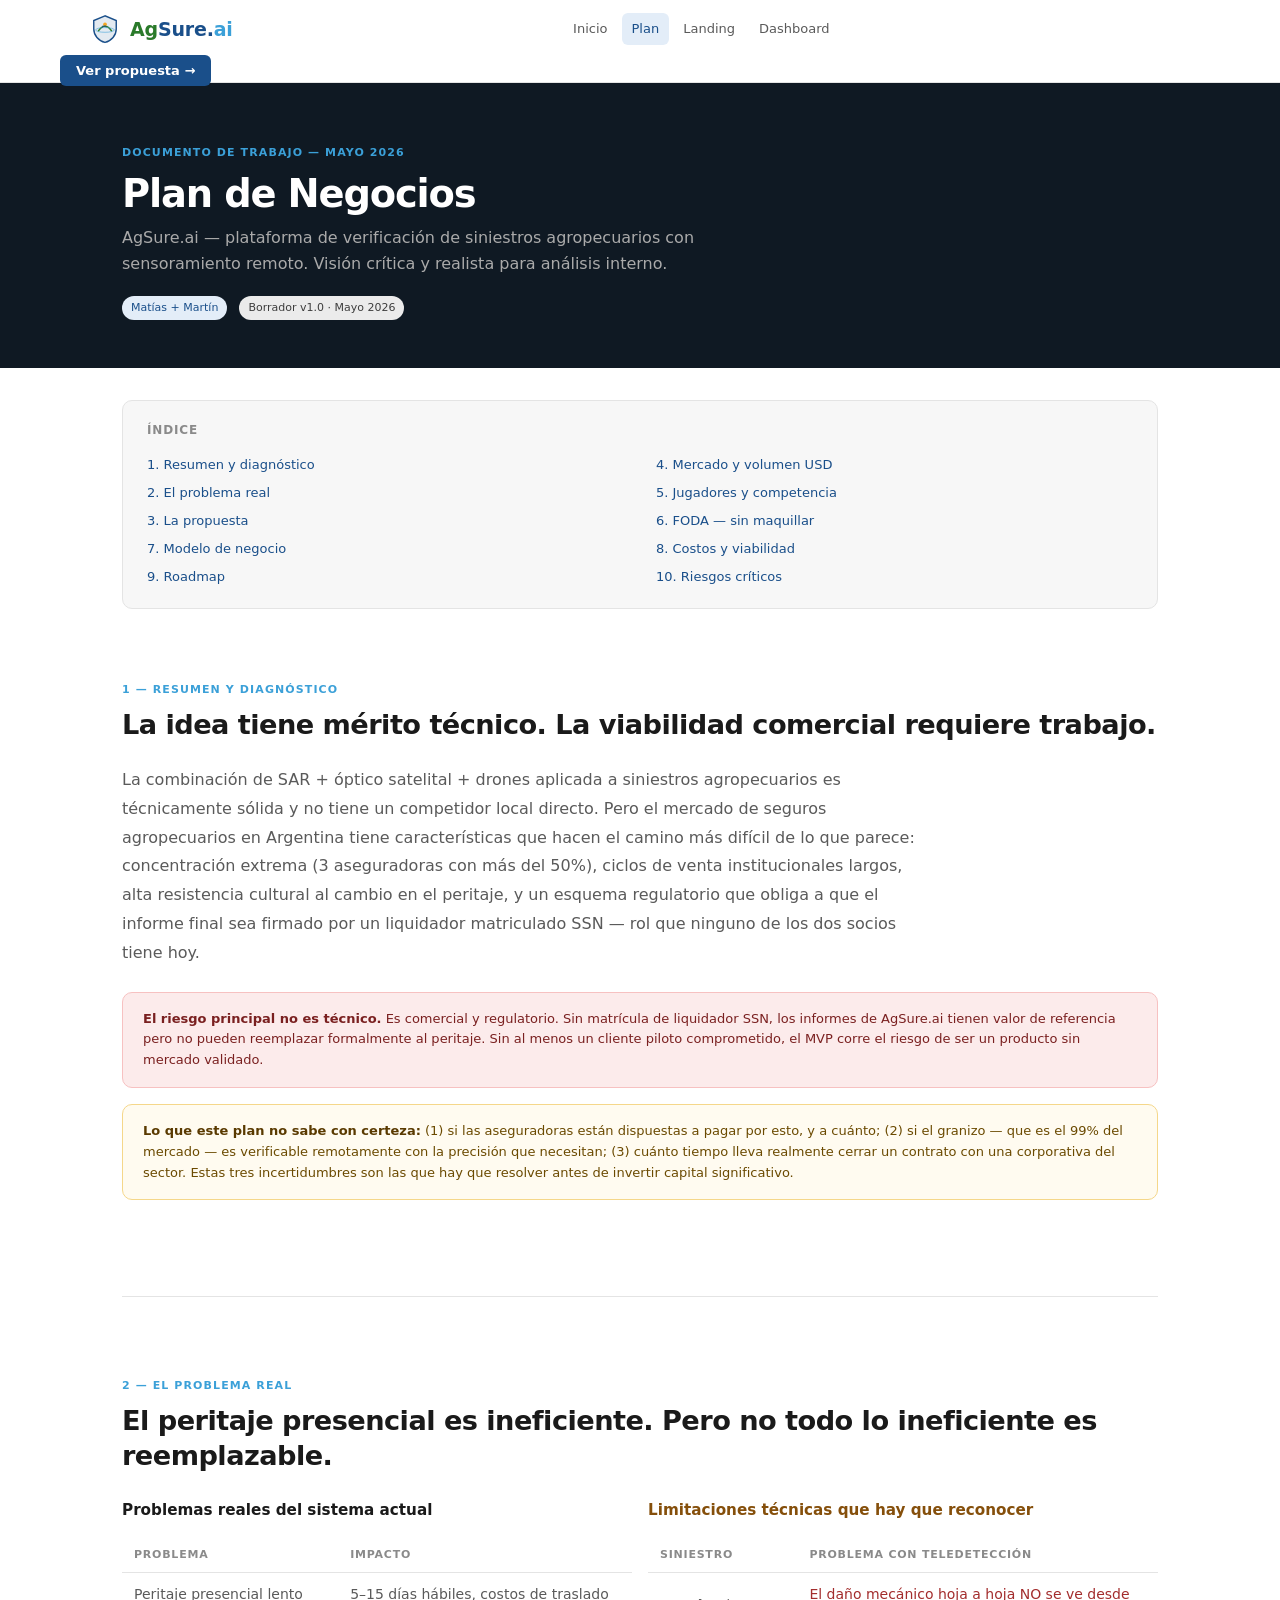
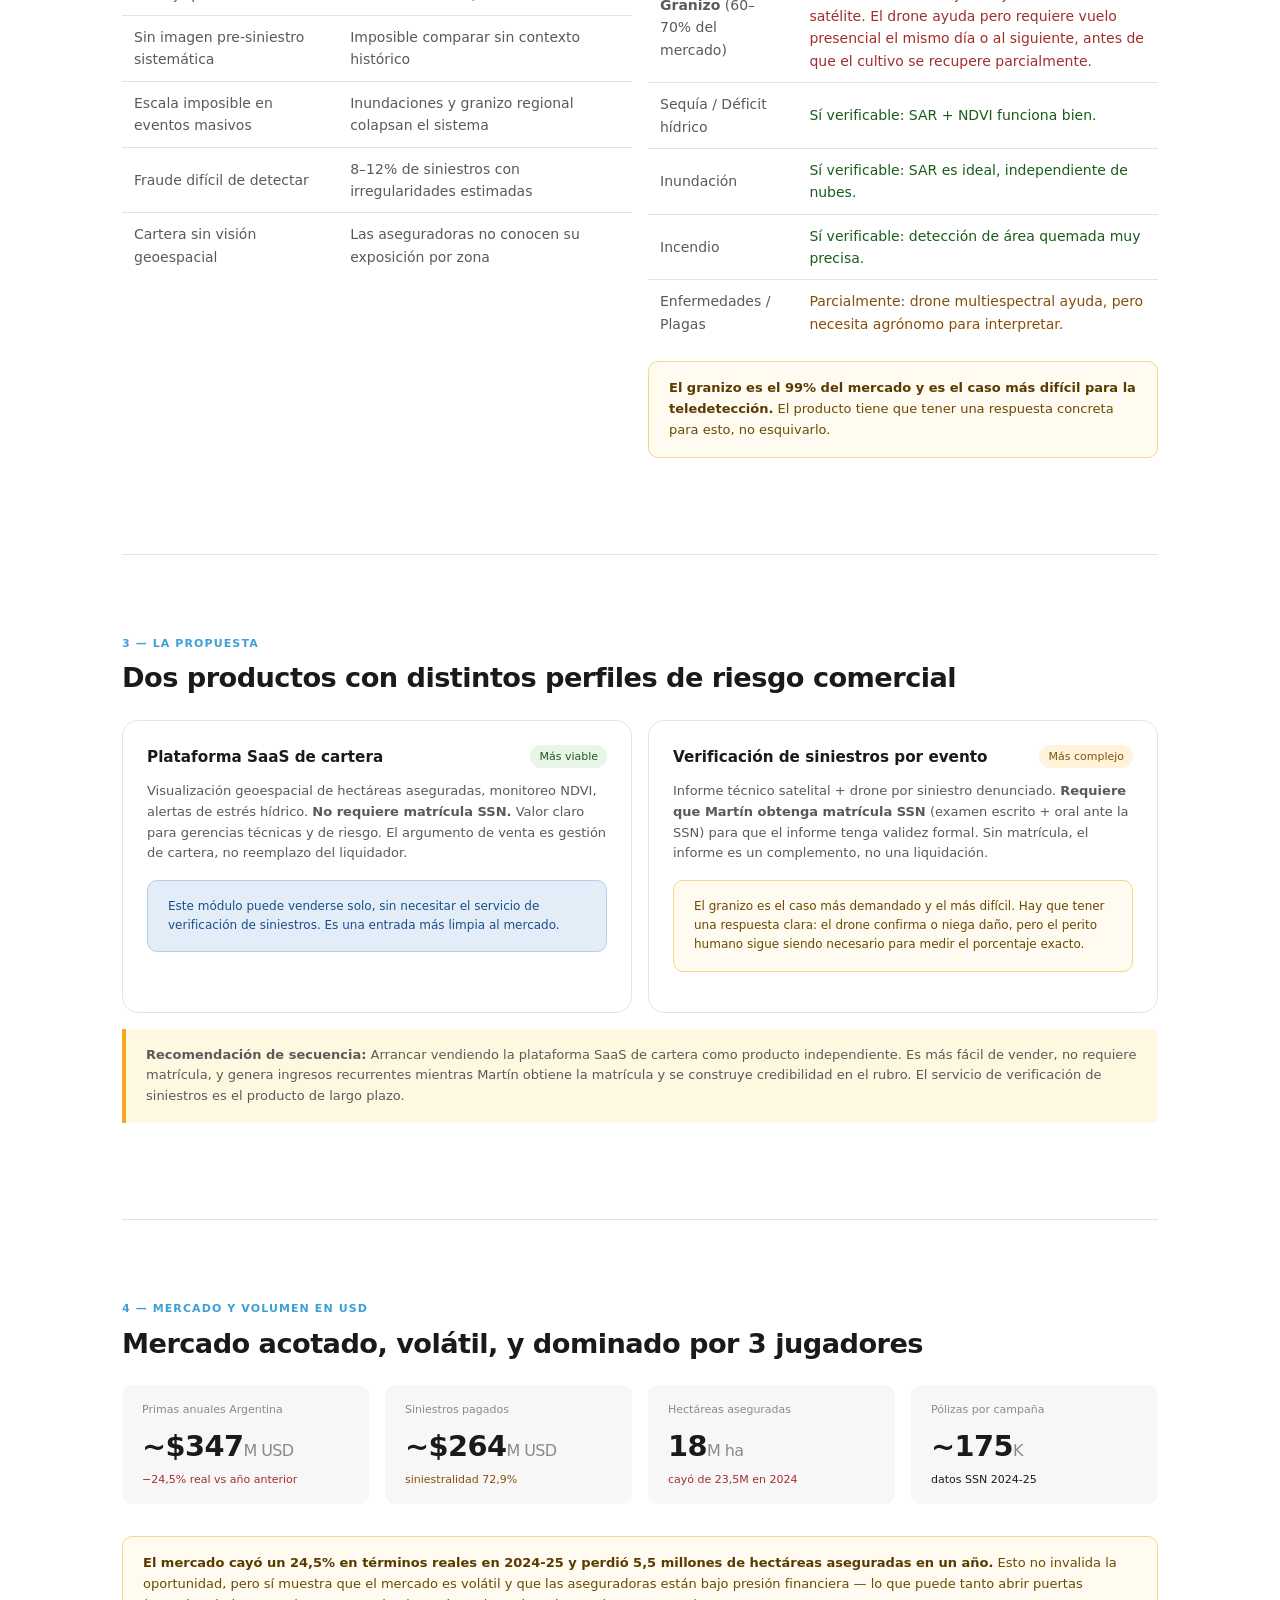
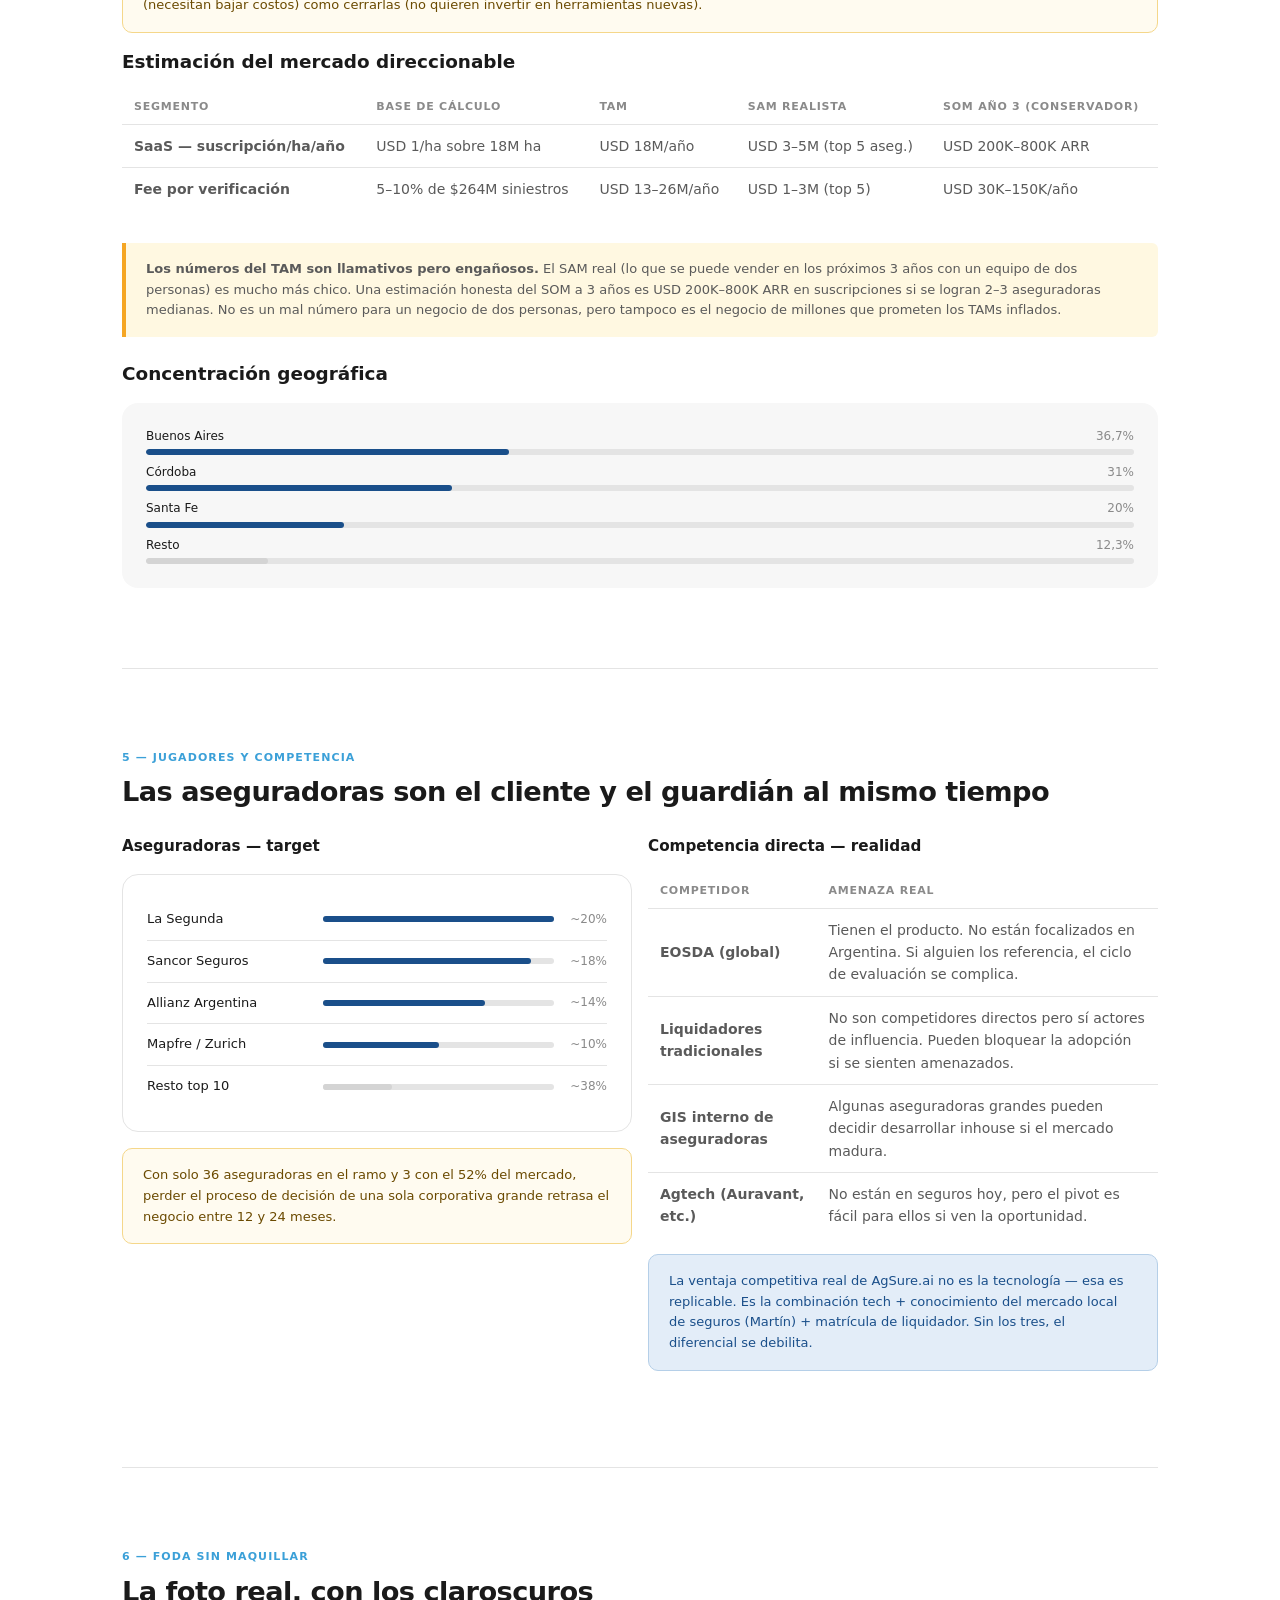
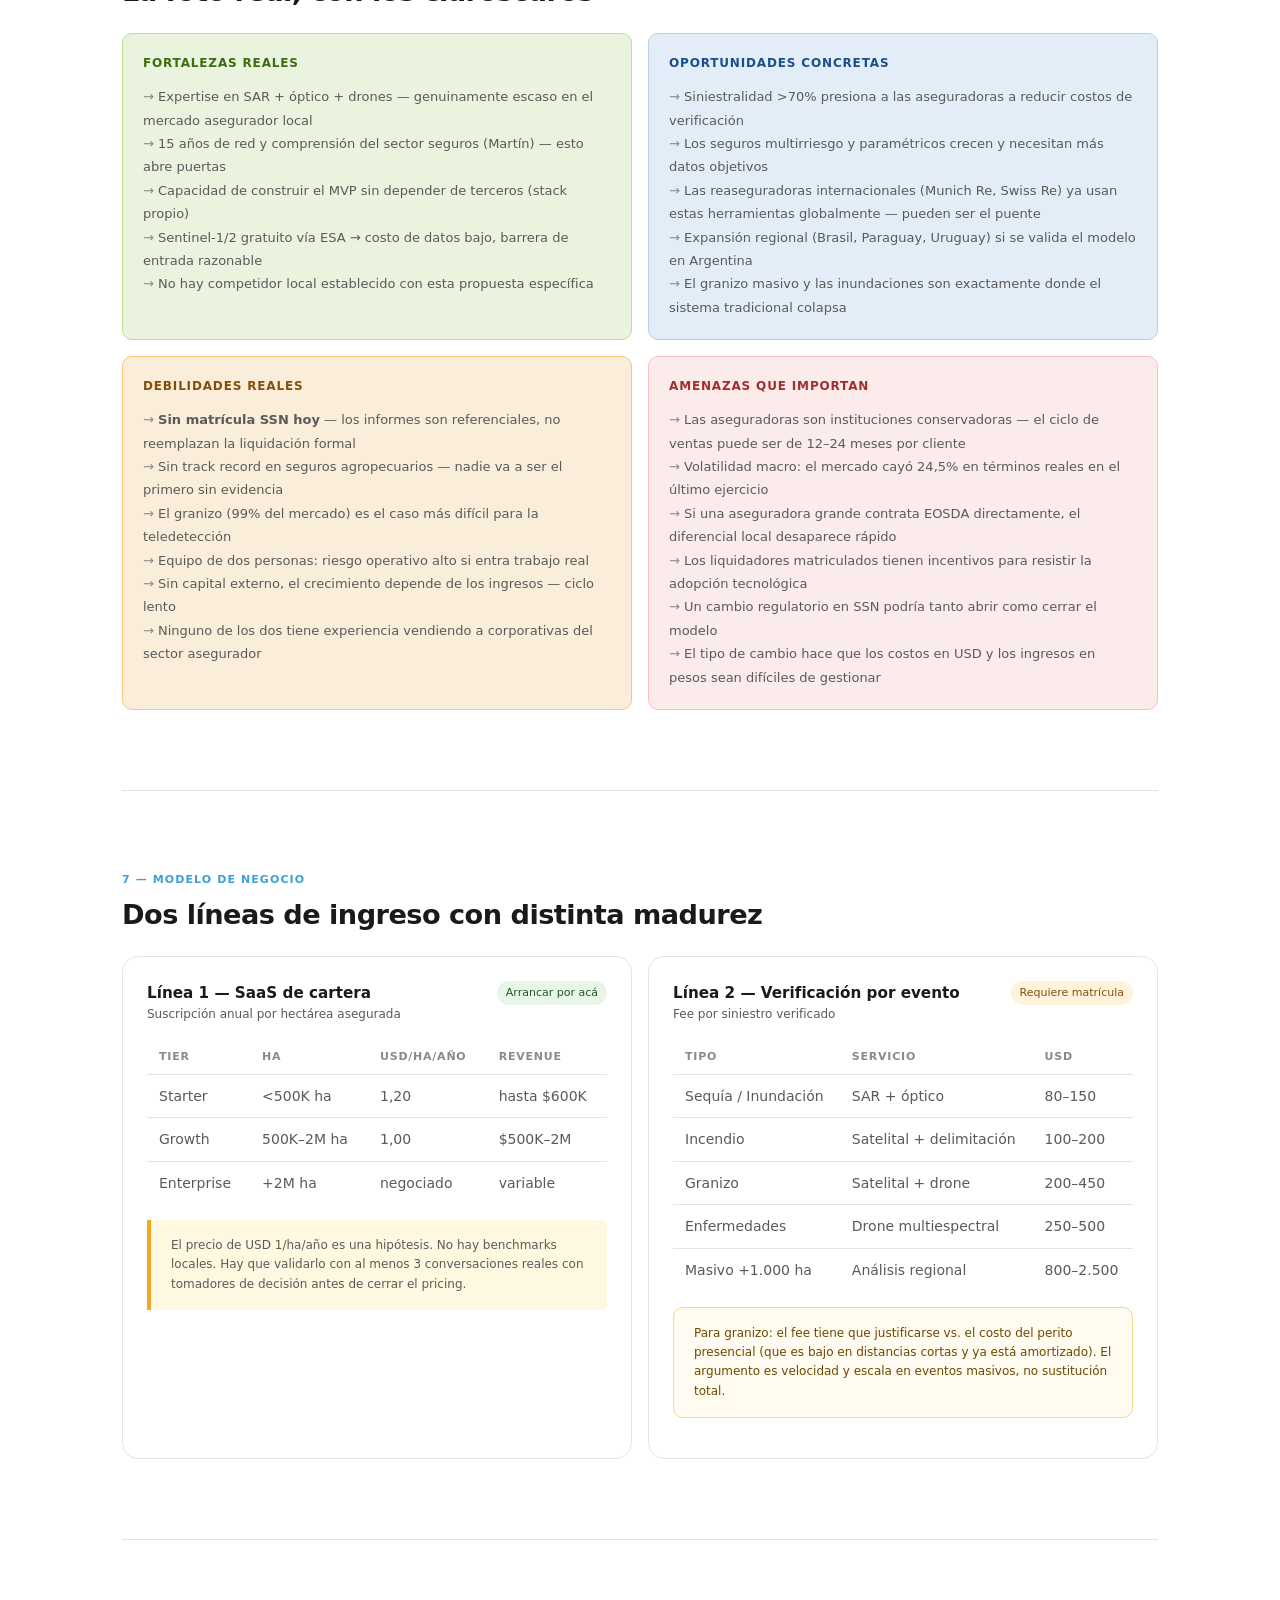
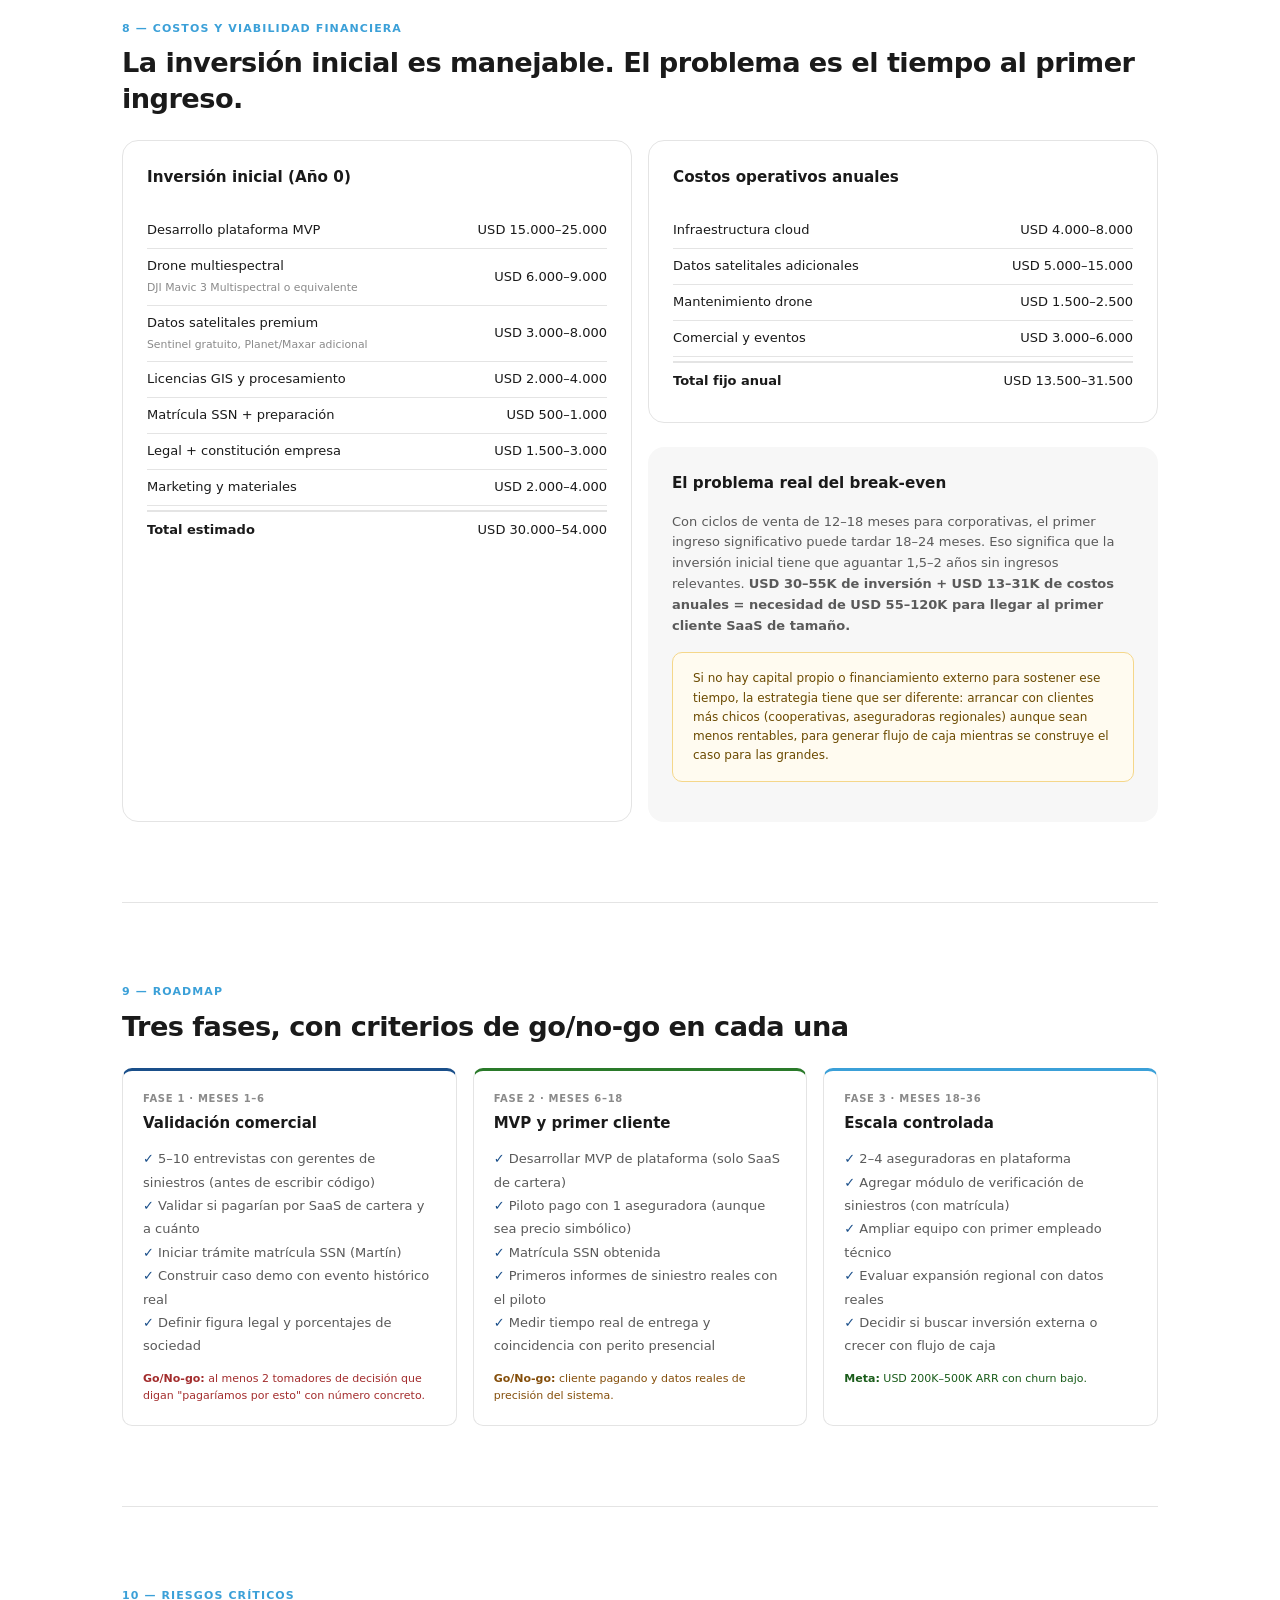
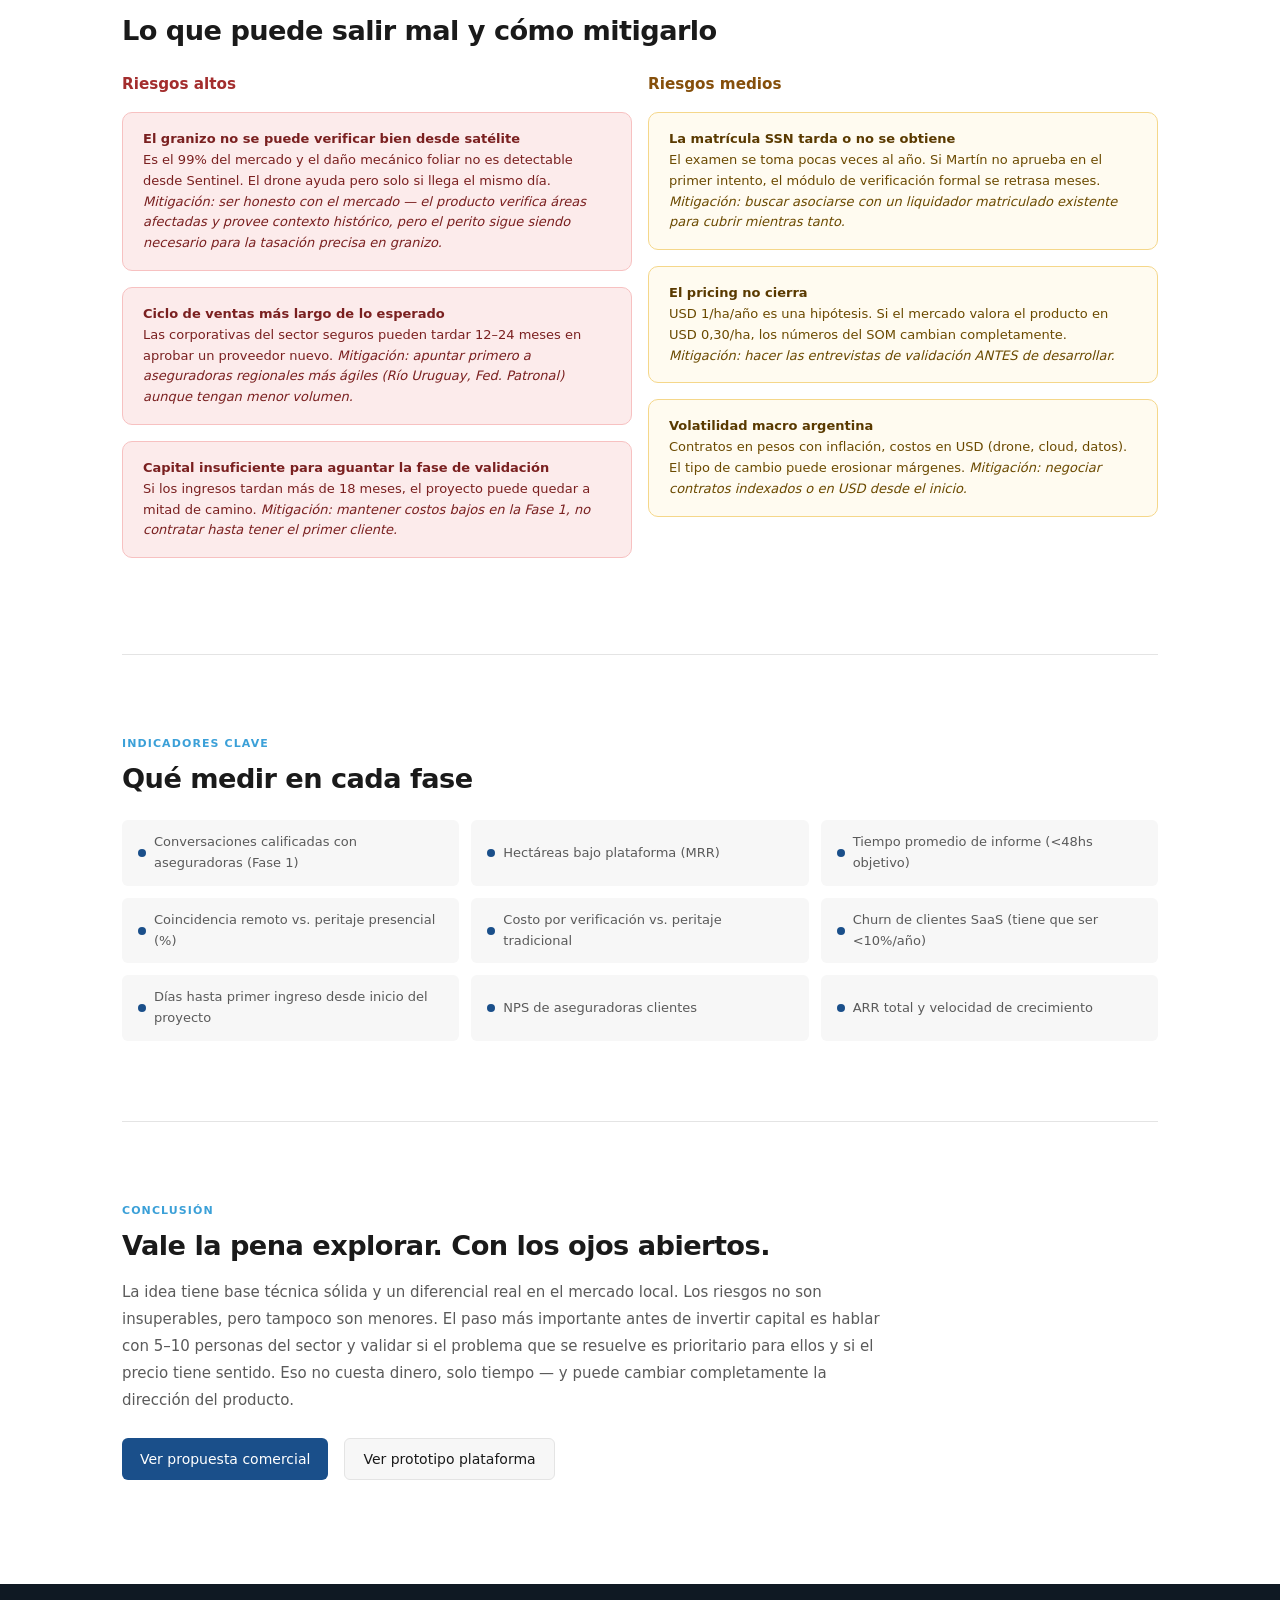
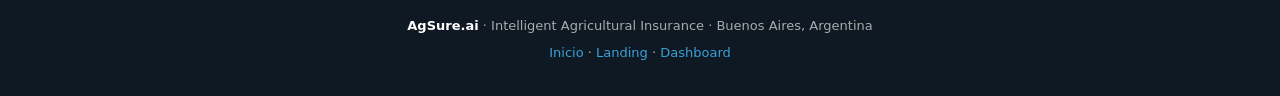
==== plan.html @ e9b97f90 "Add files via upload" ====
<!DOCTYPE html>
<html lang="es">
<head>
  <meta charset="UTF-8">
  <meta name="viewport" content="width=device-width, initial-scale=1.0">
  <title>Plan de Negocios — AgSure.ai</title>
  <link rel="stylesheet" href="style.css">
  <style>
    .hero-plan { background: var(--gray-900); color: #fff; padding: 3.5rem 0 3rem; }
    .hero-plan p { color: #aaa; }
    .section-label { font-size: 11px; font-weight: 700; text-transform: uppercase; letter-spacing: 0.1em; color: var(--blue-bright); margin-bottom: 0.5rem; display: block; }
    .toc { background: var(--surface); border: 1px solid var(--border); border-radius: var(--radius-md); padding: 1.25rem 1.5rem; margin: 2rem 0; }
    .toc-title { font-size: 12px; font-weight: 700; text-transform: uppercase; letter-spacing: 0.07em; color: var(--text-muted); margin-bottom: 0.75rem; }
    .toc-list { list-style: none; display: grid; grid-template-columns: 1fr 1fr; gap: 4px 2rem; }
    .toc-list a { font-size: 13px; color: var(--blue); text-decoration: none; }
    .toc-list a:hover { text-decoration: underline; }
    .roadmap-row { display: grid; grid-template-columns: repeat(3, 1fr); gap: 1rem; }
    .roadmap-phase { border-radius: var(--radius-md); padding: 1.25rem; border: 1px solid var(--border); }
    .phase-label { font-size: 10px; font-weight: 700; text-transform: uppercase; letter-spacing: 0.07em; color: var(--text-muted); margin-bottom: 0.25rem; }
    .phase-title { font-size: 15px; font-weight: 600; margin-bottom: 0.75rem; }
    .phase-list { list-style: none; font-size: 13px; color: var(--text-secondary); line-height: 1.8; }
    .phase-list li::before { content: "✓ "; color: var(--blue); }
    .phase-1 { border-top: 3px solid var(--blue); }
    .phase-2 { border-top: 3px solid var(--green); }
    .phase-3 { border-top: 3px solid var(--blue-bright); }
    .competitor-row { display: flex; justify-content: space-between; align-items: center; padding: 10px 0; border-bottom: 1px solid var(--border); }
    .competitor-row:last-child { border-bottom: none; }
    .bar-track { flex: 1; margin: 0 1rem; height: 6px; background: var(--border); border-radius: 3px; }
    .bar-fill { height: 100%; border-radius: 3px; background: var(--blue); }
    .cost-table-section { display: grid; grid-template-columns: 1fr 1fr; gap: 1rem; }
    .cost-row { display: flex; justify-content: space-between; align-items: center; padding: 7px 0; border-bottom: 1px solid var(--border); font-size: 13px; }
    .cost-row:last-child { border-bottom: none; }
    .cost-row span:last-child { color: var(--text); font-weight: 500; }
    .cost-total { border-top: 2px solid var(--border); margin-top: 4px; padding-top: 8px; font-weight: 700; }
    .kpi-grid { display: grid; grid-template-columns: repeat(3, 1fr); gap: 0.75rem; }
    .kpi-item { background: var(--surface); border-radius: var(--radius-sm); padding: 0.75rem 1rem; font-size: 13px; color: var(--text-secondary); display: flex; align-items: center; gap: 8px; }
    .kpi-dot { width: 8px; height: 8px; border-radius: 50%; background: var(--blue); flex-shrink: 0; }
    .warn-box { background: #FFFBF0; border: 1px solid #F5D78A; border-radius: var(--radius-md); padding: 1rem 1.25rem; font-size: 13px; color: #6B4A00; margin: 1rem 0; }
    .warn-box strong { color: #5a3a00; }
    .danger-box { background: var(--red-50); border: 1px solid #F7C1C1; border-radius: var(--radius-md); padding: 1rem 1.25rem; font-size: 13px; color: #7A2020; margin: 1rem 0; }
    .info-box { background: var(--blue-50); border: 1px solid var(--blue-100); border-radius: var(--radius-md); padding: 1rem 1.25rem; font-size: 13px; color: var(--blue); margin: 1rem 0; }
    .critical-note { background: #FFF8E1; border-left: 4px solid #F5A623; padding: 1rem 1.25rem; border-radius: 0 var(--radius-sm) var(--radius-sm) 0; font-size: 13px; color: var(--text-secondary); margin: 1rem 0; line-height: 1.6; }
    .cta-links { display: flex; gap: 1rem; flex-wrap: wrap; margin-top: 1.5rem; }
    @media (max-width: 768px) { .roadmap-row { grid-template-columns: 1fr; } .cost-table-section { grid-template-columns: 1fr; } .kpi-grid { grid-template-columns: 1fr 1fr; } .toc-list { grid-template-columns: 1fr; } }
  </style>
</head>
<body>

<nav class="topnav">
  <div class="topnav-inner">
    <a href="index.html" class="logo-mark">
      <svg width="30" height="30" viewBox="0 0 32 32" fill="none"><path d="M16 2L4 7v9c0 6.6 5.1 12.8 12 14.3C22.9 28.8 28 22.6 28 16V7L16 2z" fill="#1A4F8A" opacity="0.12"/><path d="M16 2L4 7v9c0 6.6 5.1 12.8 12 14.3C22.9 28.8 28 22.6 28 16V7L16 2z" fill="none" stroke="#1A4F8A" stroke-width="1.5"/><path d="M9 18c2-3 4-5 7-5s5 2 7 5" stroke="#2A7A2A" stroke-width="1.5" stroke-linecap="round" fill="none"/><circle cx="16" cy="11" r="2" fill="#F5A623"/><ellipse cx="16" cy="17" rx="10" ry="2.5" fill="none" stroke="#3BA0D8" stroke-width="1" opacity="0.6"/><path d="M13 14.5l1-2 1 1 1-1.5 1 2" fill="none" stroke="#1A4F8A" stroke-width="0.8" stroke-linecap="round" stroke-linejoin="round"/></svg>
      <div class="logo-wordmark"><span class="ag">Ag</span><span class="sure">Sure</span><span class="dot">.</span><span class="ai">ai</span></div>
    </a>
    <div class="nav-links">
      <a href="index.html" class="nav-link">Inicio</a>
      <a href="plan.html" class="nav-link active">Plan</a>
      <a href="landing.html" class="nav-link">Landing</a>
      <a href="dashboard.html" class="nav-link">Dashboard</div>
    </div>
    <a href="landing.html#contacto" class="nav-cta">Ver propuesta →</a>
  </div>
</nav>

<div class="hero-plan">
  <div class="container">
    <span style="font-size:11px;font-weight:600;letter-spacing:0.1em;text-transform:uppercase;color:var(--blue-bright)">Documento de trabajo — Mayo 2026</span>
    <h1 style="color:#fff; margin:0.5rem 0">Plan de Negocios</h1>
    <p style="font-size:1rem; max-width:620px">AgSure.ai — plataforma de verificación de siniestros agropecuarios con sensoramiento remoto. Visión crítica y realista para análisis interno.</p>
    <div style="display:flex; gap:0.75rem; margin-top:1.25rem; flex-wrap:wrap">
      <span class="badge badge-blue">Matías + Martín</span>
      <span class="badge badge-gray">Borrador v1.0 · Mayo 2026</span>
    </div>
  </div>
</div>

<div class="container">

  <div class="toc">
    <div class="toc-title">Índice</div>
    <ul class="toc-list">
      <li><a href="#resumen">1. Resumen y diagnóstico</a></li>
      <li><a href="#mercado">4. Mercado y volumen USD</a></li>
      <li><a href="#problema">2. El problema real</a></li>
      <li><a href="#jugadores">5. Jugadores y competencia</a></li>
      <li><a href="#solucion">3. La propuesta</a></li>
      <li><a href="#foda">6. FODA — sin maquillar</a></li>
      <li><a href="#modelo">7. Modelo de negocio</a></li>
      <li><a href="#costos">8. Costos y viabilidad</a></li>
      <li><a href="#roadmap">9. Roadmap</a></li>
      <li><a href="#riesgos">10. Riesgos críticos</a></li>
    </ul>
  </div>

  <!-- 1. RESUMEN CRITICO -->
  <div class="section-sm" id="resumen">
    <span class="section-label">1 — Resumen y diagnóstico</span>
    <h2 class="mb-3">La idea tiene mérito técnico. La viabilidad comercial requiere trabajo.</h2>
    <p style="font-size:1rem; max-width:800px; line-height:1.8" class="mb-3">
      La combinación de SAR + óptico satelital + drones aplicada a siniestros agropecuarios es técnicamente sólida y no tiene un competidor local directo. Pero el mercado de seguros agropecuarios en Argentina tiene características que hacen el camino más difícil de lo que parece: concentración extrema (3 aseguradoras con más del 50%), ciclos de venta institucionales largos, alta resistencia cultural al cambio en el peritaje, y un esquema regulatorio que obliga a que el informe final sea firmado por un liquidador matriculado SSN — rol que ninguno de los dos socios tiene hoy.
    </p>

    <div class="danger-box">
      <strong>El riesgo principal no es técnico.</strong> Es comercial y regulatorio. Sin matrícula de liquidador SSN, los informes de AgSure.ai tienen valor de referencia pero no pueden reemplazar formalmente al peritaje. Sin al menos un cliente piloto comprometido, el MVP corre el riesgo de ser un producto sin mercado validado.
    </div>

    <div class="warn-box mt-2">
      <strong>Lo que este plan no sabe con certeza:</strong> (1) si las aseguradoras están dispuestas a pagar por esto, y a cuánto; (2) si el granizo — que es el 99% del mercado — es verificable remotamente con la precisión que necesitan; (3) cuánto tiempo lleva realmente cerrar un contrato con una corporativa del sector. Estas tres incertidumbres son las que hay que resolver antes de invertir capital significativo.
    </div>
  </div>

  <hr class="divider">

  <!-- 2. PROBLEMA -->
  <div class="section-sm" id="problema">
    <span class="section-label">2 — El problema real</span>
    <h2 class="mb-3">El peritaje presencial es ineficiente. Pero no todo lo ineficiente es reemplazable.</h2>

    <div class="grid-2 mt-3">
      <div>
        <h4 class="mb-2">Problemas reales del sistema actual</h4>
        <table>
          <thead><tr><th>Problema</th><th>Impacto</th></tr></thead>
          <tbody>
            <tr><td>Peritaje presencial lento</td><td>5–15 días hábiles, costos de traslado</td></tr>
            <tr><td>Sin imagen pre-siniestro sistemática</td><td>Imposible comparar sin contexto histórico</td></tr>
            <tr><td>Escala imposible en eventos masivos</td><td>Inundaciones y granizo regional colapsan el sistema</td></tr>
            <tr><td>Fraude difícil de detectar</td><td>8–12% de siniestros con irregularidades estimadas</td></tr>
            <tr><td>Cartera sin visión geoespacial</td><td>Las aseguradoras no conocen su exposición por zona</td></tr>
          </tbody>
        </table>
      </div>
      <div>
        <h4 class="mb-2" style="color:var(--earth)">Limitaciones técnicas que hay que reconocer</h4>
        <table>
          <thead><tr><th>Siniestro</th><th>Problema con teledetección</th></tr></thead>
          <tbody>
            <tr><td><strong>Granizo</strong> (60–70% del mercado)</td><td style="color:var(--red)">El daño mecánico hoja a hoja NO se ve desde satélite. El drone ayuda pero requiere vuelo presencial el mismo día o al siguiente, antes de que el cultivo se recupere parcialmente.</td></tr>
            <tr><td>Sequía / Déficit hídrico</td><td style="color:var(--green-600)">Sí verificable: SAR + NDVI funciona bien.</td></tr>
            <tr><td>Inundación</td><td style="color:var(--green-600)">Sí verificable: SAR es ideal, independiente de nubes.</td></tr>
            <tr><td>Incendio</td><td style="color:var(--green-600)">Sí verificable: detección de área quemada muy precisa.</td></tr>
            <tr><td>Enfermedades / Plagas</td><td style="color:var(--earth)">Parcialmente: drone multiespectral ayuda, pero necesita agrónomo para interpretar.</td></tr>
          </tbody>
        </table>
        <div class="warn-box mt-2">
          <strong>El granizo es el 99% del mercado y es el caso más difícil para la teledetección.</strong> El producto tiene que tener una respuesta concreta para esto, no esquivarlo.
        </div>
      </div>
    </div>
  </div>

  <hr class="divider">

  <!-- 3. SOLUCION -->
  <div class="section-sm" id="solucion">
    <span class="section-label">3 — La propuesta</span>
    <h2 class="mb-3">Dos productos con distintos perfiles de riesgo comercial</h2>
    <div class="grid-2 mt-3">
      <div class="card">
        <div style="display:flex;justify-content:space-between;align-items:flex-start;margin-bottom:0.75rem">
          <h4>Plataforma SaaS de cartera</h4>
          <span class="badge badge-green">Más viable</span>
        </div>
        <p style="font-size:13px;line-height:1.6">Visualización geoespacial de hectáreas aseguradas, monitoreo NDVI, alertas de estrés hídrico. <strong>No requiere matrícula SSN.</strong> Valor claro para gerencias técnicas y de riesgo. El argumento de venta es gestión de cartera, no reemplazo del liquidador.</p>
        <div class="info-box mt-2" style="font-size:12px">Este módulo puede venderse solo, sin necesitar el servicio de verificación de siniestros. Es una entrada más limpia al mercado.</div>
      </div>
      <div class="card">
        <div style="display:flex;justify-content:space-between;align-items:flex-start;margin-bottom:0.75rem">
          <h4>Verificación de siniestros por evento</h4>
          <span class="badge badge-amber">Más complejo</span>
        </div>
        <p style="font-size:13px;line-height:1.6">Informe técnico satelital + drone por siniestro denunciado. <strong>Requiere que Martín obtenga matrícula SSN</strong> (examen escrito + oral ante la SSN) para que el informe tenga validez formal. Sin matrícula, el informe es un complemento, no una liquidación.</p>
        <div class="warn-box mt-2" style="font-size:12px">El granizo es el caso más demandado y el más difícil. Hay que tener una respuesta clara: el drone confirma o niega daño, pero el perito humano sigue siendo necesario para medir el porcentaje exacto.</div>
      </div>
    </div>
    <div class="critical-note mt-3">
      <strong>Recomendación de secuencia:</strong> Arrancar vendiendo la plataforma SaaS de cartera como producto independiente. Es más fácil de vender, no requiere matrícula, y genera ingresos recurrentes mientras Martín obtiene la matrícula y se construye credibilidad en el rubro. El servicio de verificación de siniestros es el producto de largo plazo.
    </div>
  </div>

  <hr class="divider">

  <!-- 4. MERCADO -->
  <div class="section-sm" id="mercado">
    <span class="section-label">4 — Mercado y volumen en USD</span>
    <h2 class="mb-3">Mercado acotado, volátil, y dominado por 3 jugadores</h2>

    <div class="grid-4 mt-3 mb-4">
      <div class="metric-card">
        <div class="metric-label">Primas anuales Argentina</div>
        <div class="metric-value">~$347<span>M USD</span></div>
        <div class="metric-delta delta-neg">−24,5% real vs año anterior</div>
      </div>
      <div class="metric-card">
        <div class="metric-label">Siniestros pagados</div>
        <div class="metric-value">~$264<span>M USD</span></div>
        <div class="metric-delta delta-warn">siniestralidad 72,9%</div>
      </div>
      <div class="metric-card">
        <div class="metric-label">Hectáreas aseguradas</div>
        <div class="metric-value">18<span>M ha</span></div>
        <div class="metric-delta delta-neg">cayó de 23,5M en 2024</div>
      </div>
      <div class="metric-card">
        <div class="metric-label">Pólizas por campaña</div>
        <div class="metric-value">~175<span>K</span></div>
        <div class="metric-delta">datos SSN 2024-25</div>
      </div>
    </div>

    <div class="warn-box mb-3">
      <strong>El mercado cayó un 24,5% en términos reales en 2024-25 y perdió 5,5 millones de hectáreas aseguradas en un año.</strong> Esto no invalida la oportunidad, pero sí muestra que el mercado es volátil y que las aseguradoras están bajo presión financiera — lo que puede tanto abrir puertas (necesitan bajar costos) como cerrarlas (no quieren invertir en herramientas nuevas).
    </div>

    <h3 class="mb-2">Estimación del mercado direccionable</h3>
    <table class="mb-4">
      <thead><tr><th>Segmento</th><th>Base de cálculo</th><th>TAM</th><th>SAM realista</th><th>SOM año 3 (conservador)</th></tr></thead>
      <tbody>
        <tr><td><strong>SaaS — suscripción/ha/año</strong></td><td>USD 1/ha sobre 18M ha</td><td>USD 18M/año</td><td>USD 3–5M (top 5 aseg.)</td><td>USD 200K–800K ARR</td></tr>
        <tr><td><strong>Fee por verificación</strong></td><td>5–10% de $264M siniestros</td><td>USD 13–26M/año</td><td>USD 1–3M (top 5)</td><td>USD 30K–150K/año</td></tr>
      </tbody>
    </table>

    <div class="critical-note">
      <strong>Los números del TAM son llamativos pero engañosos.</strong> El SAM real (lo que se puede vender en los próximos 3 años con un equipo de dos personas) es mucho más chico. Una estimación honesta del SOM a 3 años es USD 200K–800K ARR en suscripciones si se logran 2–3 aseguradoras medianas. No es un mal número para un negocio de dos personas, pero tampoco es el negocio de millones que prometen los TAMs inflados.
    </div>

    <h3 class="mb-2 mt-3">Concentración geográfica</h3>
    <div class="card-surface">
      <div style="display:flex; flex-direction:column; gap:8px">
        <div><div style="display:flex; justify-content:space-between; font-size:12px; margin-bottom:3px"><span>Buenos Aires</span><span style="color:var(--text-muted)">36,7%</span></div><div class="progress-bar-track"><div class="progress-bar-fill" style="width:36.7%"></div></div></div>
        <div><div style="display:flex; justify-content:space-between; font-size:12px; margin-bottom:3px"><span>Córdoba</span><span style="color:var(--text-muted)">31%</span></div><div class="progress-bar-track"><div class="progress-bar-fill" style="width:31%"></div></div></div>
        <div><div style="display:flex; justify-content:space-between; font-size:12px; margin-bottom:3px"><span>Santa Fe</span><span style="color:var(--text-muted)">20%</span></div><div class="progress-bar-track"><div class="progress-bar-fill" style="width:20%"></div></div></div>
        <div><div style="display:flex; justify-content:space-between; font-size:12px; margin-bottom:3px"><span>Resto</span><span style="color:var(--text-muted)">12,3%</span></div><div class="progress-bar-track"><div class="progress-bar-fill" style="width:12.3%; background:var(--gray-200)"></div></div></div>
      </div>
    </div>
  </div>

  <hr class="divider">

  <!-- 5. JUGADORES -->
  <div class="section-sm" id="jugadores">
    <span class="section-label">5 — Jugadores y competencia</span>
    <h2 class="mb-3">Las aseguradoras son el cliente y el guardián al mismo tiempo</h2>
    <div class="grid-2 mt-3">
      <div>
        <h4 class="mb-2">Aseguradoras — target</h4>
        <div class="card">
          <div class="competitor-row"><span style="font-size:13px;min-width:160px">La Segunda</span><div class="bar-track"><div class="bar-fill" style="width:100%"></div></div><span style="font-size:12px;color:var(--text-muted)">~20%</span></div>
          <div class="competitor-row"><span style="font-size:13px;min-width:160px">Sancor Seguros</span><div class="bar-track"><div class="bar-fill" style="width:90%"></div></div><span style="font-size:12px;color:var(--text-muted)">~18%</span></div>
          <div class="competitor-row"><span style="font-size:13px;min-width:160px">Allianz Argentina</span><div class="bar-track"><div class="bar-fill" style="width:70%"></div></div><span style="font-size:12px;color:var(--text-muted)">~14%</span></div>
          <div class="competitor-row"><span style="font-size:13px;min-width:160px">Mapfre / Zurich</span><div class="bar-track"><div class="bar-fill" style="width:50%"></div></div><span style="font-size:12px;color:var(--text-muted)">~10%</span></div>
          <div class="competitor-row"><span style="font-size:13px;min-width:160px">Resto top 10</span><div class="bar-track"><div class="bar-fill" style="width:30%;background:var(--gray-200)"></div></div><span style="font-size:12px;color:var(--text-muted)">~38%</span></div>
        </div>
        <div class="warn-box mt-2">Con solo 36 aseguradoras en el ramo y 3 con el 52% del mercado, perder el proceso de decisión de una sola corporativa grande retrasa el negocio entre 12 y 24 meses.</div>
      </div>
      <div>
        <h4 class="mb-2">Competencia directa — realidad</h4>
        <table>
          <thead><tr><th>Competidor</th><th>Amenaza real</th></tr></thead>
          <tbody>
            <tr><td><strong>EOSDA (global)</strong></td><td>Tienen el producto. No están focalizados en Argentina. Si alguien los referencia, el ciclo de evaluación se complica.</td></tr>
            <tr><td><strong>Liquidadores tradicionales</strong></td><td>No son competidores directos pero sí actores de influencia. Pueden bloquear la adopción si se sienten amenazados.</td></tr>
            <tr><td><strong>GIS interno de aseguradoras</strong></td><td>Algunas aseguradoras grandes pueden decidir desarrollar inhouse si el mercado madura.</td></tr>
            <tr><td><strong>Agtech (Auravant, etc.)</strong></td><td>No están en seguros hoy, pero el pivot es fácil para ellos si ven la oportunidad.</td></tr>
          </tbody>
        </table>
        <div class="info-box mt-2">La ventaja competitiva real de AgSure.ai no es la tecnología — esa es replicable. Es la combinación tech + conocimiento del mercado local de seguros (Martín) + matrícula de liquidador. Sin los tres, el diferencial se debilita.</div>
      </div>
    </div>
  </div>

  <hr class="divider">

  <!-- 6. FODA -->
  <div class="section-sm" id="foda">
    <span class="section-label">6 — FODA sin maquillar</span>
    <h2 class="mb-3">La foto real, con los claroscuros</h2>
    <div class="foda-grid mt-3">
      <div class="foda-card foda-f">
        <div class="foda-title">Fortalezas reales</div>
        <ul class="foda-list">
          <li>Expertise en SAR + óptico + drones — genuinamente escaso en el mercado asegurador local</li>
          <li>15 años de red y comprensión del sector seguros (Martín) — esto abre puertas</li>
          <li>Capacidad de construir el MVP sin depender de terceros (stack propio)</li>
          <li>Sentinel-1/2 gratuito vía ESA → costo de datos bajo, barrera de entrada razonable</li>
          <li>No hay competidor local establecido con esta propuesta específica</li>
        </ul>
      </div>
      <div class="foda-card foda-o">
        <div class="foda-title">Oportunidades concretas</div>
        <ul class="foda-list">
          <li>Siniestralidad >70% presiona a las aseguradoras a reducir costos de verificación</li>
          <li>Los seguros multirriesgo y paramétricos crecen y necesitan más datos objetivos</li>
          <li>Las reaseguradoras internacionales (Munich Re, Swiss Re) ya usan estas herramientas globalmente — pueden ser el puente</li>
          <li>Expansión regional (Brasil, Paraguay, Uruguay) si se valida el modelo en Argentina</li>
          <li>El granizo masivo y las inundaciones son exactamente donde el sistema tradicional colapsa</li>
        </ul>
      </div>
      <div class="foda-card foda-d">
        <div class="foda-title">Debilidades reales</div>
        <ul class="foda-list">
          <li><strong>Sin matrícula SSN hoy</strong> — los informes son referenciales, no reemplazan la liquidación formal</li>
          <li>Sin track record en seguros agropecuarios — nadie va a ser el primero sin evidencia</li>
          <li>El granizo (99% del mercado) es el caso más difícil para la teledetección</li>
          <li>Equipo de dos personas: riesgo operativo alto si entra trabajo real</li>
          <li>Sin capital externo, el crecimiento depende de los ingresos — ciclo lento</li>
          <li>Ninguno de los dos tiene experiencia vendiendo a corporativas del sector asegurador</li>
        </ul>
      </div>
      <div class="foda-card foda-a">
        <div class="foda-title">Amenazas que importan</div>
        <ul class="foda-list">
          <li>Las aseguradoras son instituciones conservadoras — el ciclo de ventas puede ser de 12–24 meses por cliente</li>
          <li>Volatilidad macro: el mercado cayó 24,5% en términos reales en el último ejercicio</li>
          <li>Si una aseguradora grande contrata EOSDA directamente, el diferencial local desaparece rápido</li>
          <li>Los liquidadores matriculados tienen incentivos para resistir la adopción tecnológica</li>
          <li>Un cambio regulatorio en SSN podría tanto abrir como cerrar el modelo</li>
          <li>El tipo de cambio hace que los costos en USD y los ingresos en pesos sean difíciles de gestionar</li>
        </ul>
      </div>
    </div>
  </div>

  <hr class="divider">

  <!-- 7. MODELO -->
  <div class="section-sm" id="modelo">
    <span class="section-label">7 — Modelo de negocio</span>
    <h2 class="mb-3">Dos líneas de ingreso con distinta madurez</h2>
    <div class="grid-2 mt-3">
      <div class="card">
        <div style="display:flex;justify-content:space-between;align-items:flex-start;margin-bottom:1rem">
          <div><h4>Línea 1 — SaaS de cartera</h4><p style="font-size:12px">Suscripción anual por hectárea asegurada</p></div>
          <span class="badge badge-green">Arrancar por acá</span>
        </div>
        <table>
          <thead><tr><th>Tier</th><th>Ha</th><th>USD/ha/año</th><th>Revenue</th></tr></thead>
          <tbody>
            <tr><td>Starter</td><td>&lt;500K ha</td><td>1,20</td><td>hasta $600K</td></tr>
            <tr><td>Growth</td><td>500K–2M ha</td><td>1,00</td><td>$500K–2M</td></tr>
            <tr><td>Enterprise</td><td>+2M ha</td><td>negociado</td><td>variable</td></tr>
          </tbody>
        </table>
        <div class="critical-note mt-2" style="font-size:12px">El precio de USD 1/ha/año es una hipótesis. No hay benchmarks locales. Hay que validarlo con al menos 3 conversaciones reales con tomadores de decisión antes de cerrar el pricing.</div>
      </div>
      <div class="card">
        <div style="display:flex;justify-content:space-between;align-items:flex-start;margin-bottom:1rem">
          <div><h4>Línea 2 — Verificación por evento</h4><p style="font-size:12px">Fee por siniestro verificado</p></div>
          <span class="badge badge-amber">Requiere matrícula</span>
        </div>
        <table>
          <thead><tr><th>Tipo</th><th>Servicio</th><th>USD</th></tr></thead>
          <tbody>
            <tr><td>Sequía / Inundación</td><td>SAR + óptico</td><td>80–150</td></tr>
            <tr><td>Incendio</td><td>Satelital + delimitación</td><td>100–200</td></tr>
            <tr><td>Granizo</td><td>Satelital + drone</td><td>200–450</td></tr>
            <tr><td>Enfermedades</td><td>Drone multiespectral</td><td>250–500</td></tr>
            <tr><td>Masivo +1.000 ha</td><td>Análisis regional</td><td>800–2.500</td></tr>
          </tbody>
        </table>
        <div class="warn-box mt-2" style="font-size:12px">Para granizo: el fee tiene que justificarse vs. el costo del perito presencial (que es bajo en distancias cortas y ya está amortizado). El argumento es velocidad y escala en eventos masivos, no sustitución total.</div>
      </div>
    </div>
  </div>

  <hr class="divider">

  <!-- 8. COSTOS -->
  <div class="section-sm" id="costos">
    <span class="section-label">8 — Costos y viabilidad financiera</span>
    <h2 class="mb-3">La inversión inicial es manejable. El problema es el tiempo al primer ingreso.</h2>
    <div class="cost-table-section mt-3">
      <div class="card">
        <h4 class="mb-3">Inversión inicial (Año 0)</h4>
        <div class="cost-row"><span>Desarrollo plataforma MVP</span><span>USD 15.000–25.000</span></div>
        <div class="cost-row"><span>Drone multiespectral<br><small style="color:var(--text-muted)">DJI Mavic 3 Multispectral o equivalente</small></span><span>USD 6.000–9.000</span></div>
        <div class="cost-row"><span>Datos satelitales premium<br><small style="color:var(--text-muted)">Sentinel gratuito, Planet/Maxar adicional</small></span><span>USD 3.000–8.000</span></div>
        <div class="cost-row"><span>Licencias GIS y procesamiento</span><span>USD 2.000–4.000</span></div>
        <div class="cost-row"><span>Matrícula SSN + preparación</span><span>USD 500–1.000</span></div>
        <div class="cost-row"><span>Legal + constitución empresa</span><span>USD 1.500–3.000</span></div>
        <div class="cost-row"><span>Marketing y materiales</span><span>USD 2.000–4.000</span></div>
        <div class="cost-row cost-total"><span>Total estimado</span><span>USD 30.000–54.000</span></div>
      </div>
      <div>
        <div class="card mb-3">
          <h4 class="mb-3">Costos operativos anuales</h4>
          <div class="cost-row"><span>Infraestructura cloud</span><span>USD 4.000–8.000</span></div>
          <div class="cost-row"><span>Datos satelitales adicionales</span><span>USD 5.000–15.000</span></div>
          <div class="cost-row"><span>Mantenimiento drone</span><span>USD 1.500–2.500</span></div>
          <div class="cost-row"><span>Comercial y eventos</span><span>USD 3.000–6.000</span></div>
          <div class="cost-row cost-total"><span>Total fijo anual</span><span>USD 13.500–31.500</span></div>
        </div>
        <div class="card-surface">
          <h4 class="mb-2">El problema real del break-even</h4>
          <p style="font-size:13px;line-height:1.6">Con ciclos de venta de 12–18 meses para corporativas, el primer ingreso significativo puede tardar 18–24 meses. Eso significa que la inversión inicial tiene que aguantar 1,5–2 años sin ingresos relevantes. <strong>USD 30–55K de inversión + USD 13–31K de costos anuales = necesidad de USD 55–120K para llegar al primer cliente SaaS de tamaño.</strong></p>
          <div class="warn-box mt-2" style="font-size:12px">Si no hay capital propio o financiamiento externo para sostener ese tiempo, la estrategia tiene que ser diferente: arrancar con clientes más chicos (cooperativas, aseguradoras regionales) aunque sean menos rentables, para generar flujo de caja mientras se construye el caso para las grandes.</div>
        </div>
      </div>
    </div>
  </div>

  <hr class="divider">

  <!-- 9. ROADMAP -->
  <div class="section-sm" id="roadmap">
    <span class="section-label">9 — Roadmap</span>
    <h2 class="mb-3">Tres fases, con criterios de go/no-go en cada una</h2>
    <div class="roadmap-row mt-3">
      <div class="roadmap-phase phase-1">
        <div class="phase-label">Fase 1 · Meses 1–6</div>
        <div class="phase-title">Validación comercial</div>
        <ul class="phase-list">
          <li>5–10 entrevistas con gerentes de siniestros (antes de escribir código)</li>
          <li>Validar si pagarían por SaaS de cartera y a cuánto</li>
          <li>Iniciar trámite matrícula SSN (Martín)</li>
          <li>Construir caso demo con evento histórico real</li>
          <li>Definir figura legal y porcentajes de sociedad</li>
        </ul>
        <div style="margin-top:0.75rem;font-size:11px;color:var(--red)"><strong>Go/No-go:</strong> al menos 2 tomadores de decisión que digan "pagaríamos por esto" con número concreto.</div>
      </div>
      <div class="roadmap-phase phase-2">
        <div class="phase-label">Fase 2 · Meses 6–18</div>
        <div class="phase-title">MVP y primer cliente</div>
        <ul class="phase-list">
          <li>Desarrollar MVP de plataforma (solo SaaS de cartera)</li>
          <li>Piloto pago con 1 aseguradora (aunque sea precio simbólico)</li>
          <li>Matrícula SSN obtenida</li>
          <li>Primeros informes de siniestro reales con el piloto</li>
          <li>Medir tiempo real de entrega y coincidencia con perito presencial</li>
        </ul>
        <div style="margin-top:0.75rem;font-size:11px;color:var(--earth)"><strong>Go/No-go:</strong> cliente pagando y datos reales de precisión del sistema.</div>
      </div>
      <div class="roadmap-phase phase-3">
        <div class="phase-label">Fase 3 · Meses 18–36</div>
        <div class="phase-title">Escala controlada</div>
        <ul class="phase-list">
          <li>2–4 aseguradoras en plataforma</li>
          <li>Agregar módulo de verificación de siniestros (con matrícula)</li>
          <li>Ampliar equipo con primer empleado técnico</li>
          <li>Evaluar expansión regional con datos reales</li>
          <li>Decidir si buscar inversión externa o crecer con flujo de caja</li>
        </ul>
        <div style="margin-top:0.75rem;font-size:11px;color:var(--green-600)"><strong>Meta:</strong> USD 200K–500K ARR con churn bajo.</div>
      </div>
    </div>
  </div>

  <hr class="divider">

  <!-- 10. RIESGOS -->
  <div class="section-sm" id="riesgos">
    <span class="section-label">10 — Riesgos críticos</span>
    <h2 class="mb-3">Lo que puede salir mal y cómo mitigarlo</h2>
    <div class="grid-2 mt-3">
      <div>
        <h4 class="mb-2" style="color:var(--red)">Riesgos altos</h4>
        <div class="danger-box mb-2">
          <strong>El granizo no se puede verificar bien desde satélite</strong><br>
          Es el 99% del mercado y el daño mecánico foliar no es detectable desde Sentinel. El drone ayuda pero solo si llega el mismo día. <em>Mitigación: ser honesto con el mercado — el producto verifica áreas afectadas y provee contexto histórico, pero el perito sigue siendo necesario para la tasación precisa en granizo.</em>
        </div>
        <div class="danger-box mb-2">
          <strong>Ciclo de ventas más largo de lo esperado</strong><br>
          Las corporativas del sector seguros pueden tardar 12–24 meses en aprobar un proveedor nuevo. <em>Mitigación: apuntar primero a aseguradoras regionales más ágiles (Río Uruguay, Fed. Patronal) aunque tengan menor volumen.</em>
        </div>
        <div class="danger-box">
          <strong>Capital insuficiente para aguantar la fase de validación</strong><br>
          Si los ingresos tardan más de 18 meses, el proyecto puede quedar a mitad de camino. <em>Mitigación: mantener costos bajos en la Fase 1, no contratar hasta tener el primer cliente.</em>
        </div>
      </div>
      <div>
        <h4 class="mb-2" style="color:var(--earth)">Riesgos medios</h4>
        <div class="warn-box mb-2">
          <strong>La matrícula SSN tarda o no se obtiene</strong><br>
          El examen se toma pocas veces al año. Si Martín no aprueba en el primer intento, el módulo de verificación formal se retrasa meses. <em>Mitigación: buscar asociarse con un liquidador matriculado existente para cubrir mientras tanto.</em>
        </div>
        <div class="warn-box mb-2">
          <strong>El pricing no cierra</strong><br>
          USD 1/ha/año es una hipótesis. Si el mercado valora el producto en USD 0,30/ha, los números del SOM cambian completamente. <em>Mitigación: hacer las entrevistas de validación ANTES de desarrollar.</em>
        </div>
        <div class="warn-box">
          <strong>Volatilidad macro argentina</strong><br>
          Contratos en pesos con inflación, costos en USD (drone, cloud, datos). El tipo de cambio puede erosionar márgenes. <em>Mitigación: negociar contratos indexados o en USD desde el inicio.</em>
        </div>
      </div>
    </div>
  </div>

  <hr class="divider">

  <!-- KPIs -->
  <div class="section-sm">
    <span class="section-label">Indicadores clave</span>
    <h2 class="mb-3">Qué medir en cada fase</h2>
    <div class="kpi-grid mt-3">
      <div class="kpi-item"><div class="kpi-dot"></div>Conversaciones calificadas con aseguradoras (Fase 1)</div>
      <div class="kpi-item"><div class="kpi-dot"></div>Hectáreas bajo plataforma (MRR)</div>
      <div class="kpi-item"><div class="kpi-dot"></div>Tiempo promedio de informe (&lt;48hs objetivo)</div>
      <div class="kpi-item"><div class="kpi-dot"></div>Coincidencia remoto vs. peritaje presencial (%)</div>
      <div class="kpi-item"><div class="kpi-dot"></div>Costo por verificación vs. peritaje tradicional</div>
      <div class="kpi-item"><div class="kpi-dot"></div>Churn de clientes SaaS (tiene que ser &lt;10%/año)</div>
      <div class="kpi-item"><div class="kpi-dot"></div>Días hasta primer ingreso desde inicio del proyecto</div>
      <div class="kpi-item"><div class="kpi-dot"></div>NPS de aseguradoras clientes</div>
      <div class="kpi-item"><div class="kpi-dot"></div>ARR total y velocidad de crecimiento</div>
    </div>
  </div>

  <hr class="divider">

  <div class="section-sm">
    <span class="section-label">Conclusión</span>
    <h2 class="mb-2">Vale la pena explorar. Con los ojos abiertos.</h2>
    <p class="mb-3" style="max-width:760px;line-height:1.8">La idea tiene base técnica sólida y un diferencial real en el mercado local. Los riesgos no son insuperables, pero tampoco son menores. El paso más importante antes de invertir capital es hablar con 5–10 personas del sector y validar si el problema que se resuelve es prioritario para ellos y si el precio tiene sentido. Eso no cuesta dinero, solo tiempo — y puede cambiar completamente la dirección del producto.</p>
    <div class="cta-links">
      <a href="landing.html" class="btn btn-primary">Ver propuesta comercial</a>
      <a href="dashboard.html" class="btn btn-secondary">Ver prototipo plataforma</a>
    </div>
  </div>

</div>

<footer class="footer">
  <strong>AgSure.ai</strong> · Intelligent Agricultural Insurance · Buenos Aires, Argentina<br>
  <span style="margin-top:6px;display:block"><a href="index.html">Inicio</a> · <a href="landing.html">Landing</a> · <a href="dashboard.html">Dashboard</a></span>
</footer>
</body>
</html>
---- style.css ----
/* AgSure.ai — shared styles */
*, *::before, *::after { box-sizing: border-box; margin: 0; padding: 0; }

:root {
  --green: #2A7A2A;
  --green-50: #E8F5E8;
  --green-100: #A8D8A8;
  --green-600: #1a5c1a;
  --blue: #1A4F8A;
  --blue-bright: #3BA0D8;
  --blue-50: #E3EDF8;
  --blue-100: #B5CFE8;
  --earth: #854F0B;
  --earth-50: #FAEEDA;
  --red: #A32D2D;
  --red-50: #FCEBEB;
  --amber: #BA7517;
  --amber-50: #FFF3DC;
  --gray-50: #F7F7F7;
  --gray-100: #EBEBEB;
  --gray-200: #D4D4D4;
  --gray-500: #6B6B6B;
  --gray-700: #3D3D3D;
  --gray-900: #0F1923;
  --white: #ffffff;
  --text: #1A1A1A;
  --text-secondary: #5A5A5A;
  --text-muted: #8A8A8A;
  --border: #E4E4E4;
  --surface: #F7F7F7;
  --radius-sm: 6px;
  --radius-md: 10px;
  --radius-lg: 16px;
}

body { font-family: -apple-system, BlinkMacSystemFont, 'Segoe UI', system-ui, sans-serif; color: var(--text); background: var(--white); line-height: 1.6; font-size: 15px; }

.logo-mark { display: inline-flex; align-items: center; gap: 10px; text-decoration: none; }
.logo-wordmark { font-size: 19px; font-weight: 800; letter-spacing: -0.01em; line-height: 1; }
.logo-wordmark .ag   { color: var(--green); }
.logo-wordmark .sure { color: var(--blue); }
.logo-wordmark .dot  { color: var(--blue); }
.logo-wordmark .ai   { color: var(--blue-bright); }

.topnav { background: var(--white); border-bottom: 1px solid var(--border); padding: 0 2rem; position: sticky; top: 0; z-index: 100; }
.topnav-inner { max-width: 1100px; margin: 0 auto; display: flex; align-items: center; justify-content: space-between; height: 58px; }
.nav-links { display: flex; align-items: center; gap: 4px; }
.nav-link { font-size: 13px; color: var(--text-secondary); text-decoration: none; padding: 6px 10px; border-radius: var(--radius-sm); transition: background 0.15s, color 0.15s; }
.nav-link:hover { background: var(--surface); color: var(--text); }
.nav-link.active { background: var(--blue-50); color: var(--blue); font-weight: 500; }
.nav-cta { font-size: 13px; font-weight: 600; background: var(--blue); color: #fff; border: none; padding: 8px 16px; border-radius: var(--radius-sm); cursor: pointer; text-decoration: none; margin-left: 8px; }
.nav-cta:hover { opacity: 0.88; }

.container { max-width: 1100px; margin: 0 auto; padding: 0 2rem; }
.section { padding: 4rem 0; }
.section-sm { padding: 2.5rem 0; }

h1 { font-size: 2.4rem; font-weight: 700; letter-spacing: -0.03em; line-height: 1.2; }
h2 { font-size: 1.7rem; font-weight: 600; letter-spacing: -0.02em; line-height: 1.3; }
h3 { font-size: 1.15rem; font-weight: 600; line-height: 1.4; }
h4 { font-size: 0.95rem; font-weight: 600; }
p { color: var(--text-secondary); }
.eyebrow { font-size: 11px; font-weight: 600; letter-spacing: 0.1em; text-transform: uppercase; color: var(--blue-bright); margin-bottom: 0.75rem; }

.badge { display: inline-block; font-size: 11px; font-weight: 500; padding: 3px 9px; border-radius: 20px; }
.badge-green { background: var(--green-50); color: var(--green-600); }
.badge-blue  { background: var(--blue-50);  color: var(--blue); }
.badge-red   { background: var(--red-50);   color: var(--red); }
.badge-amber { background: var(--amber-50); color: var(--earth); }
.badge-gray  { background: var(--gray-100); color: var(--gray-700); }

.card { background: var(--white); border: 1px solid var(--border); border-radius: var(--radius-lg); padding: 1.5rem; }
.card-surface { background: var(--surface); border-radius: var(--radius-lg); padding: 1.5rem; }
.card-warning { background: #FFFBF0; border: 1px solid #F5D78A; border-radius: var(--radius-md); padding: 1.1rem 1.25rem; }
.card-danger  { background: var(--red-50); border: 1px solid #F7C1C1; border-radius: var(--radius-md); padding: 1.1rem 1.25rem; }
.card-info    { background: var(--blue-50); border: 1px solid var(--blue-100); border-radius: var(--radius-md); padding: 1.1rem 1.25rem; }

.btn { display: inline-flex; align-items: center; gap: 6px; font-size: 14px; font-weight: 500; padding: 9px 18px; border-radius: var(--radius-sm); border: none; cursor: pointer; text-decoration: none; transition: opacity 0.15s; }
.btn:hover { opacity: 0.88; }
.btn-primary  { background: var(--blue); color: #fff; }
.btn-secondary { background: var(--surface); color: var(--text); border: 1px solid var(--border); }

table { width: 100%; border-collapse: collapse; font-size: 14px; }
thead th { text-align: left; font-size: 11px; font-weight: 600; text-transform: uppercase; letter-spacing: 0.07em; color: var(--text-muted); padding: 8px 12px; border-bottom: 1px solid var(--border); }
tbody td { padding: 10px 12px; border-bottom: 1px solid var(--border); color: var(--text-secondary); }
tbody tr:last-child td { border-bottom: none; }
tbody tr:hover td { background: var(--surface); }

.grid-2 { display: grid; grid-template-columns: 1fr 1fr; gap: 1rem; }
.grid-3 { display: grid; grid-template-columns: 1fr 1fr 1fr; gap: 1rem; }
.grid-4 { display: grid; grid-template-columns: repeat(4, 1fr); gap: 1rem; }

.metric-card { background: var(--surface); border-radius: var(--radius-md); padding: 1rem 1.25rem; }
.metric-label { font-size: 11px; color: var(--text-muted); margin-bottom: 4px; }
.metric-value { font-size: 1.8rem; font-weight: 700; color: var(--text); letter-spacing: -0.02em; }
.metric-value span { font-size: 1rem; font-weight: 400; color: var(--text-muted); }
.metric-delta { font-size: 11px; margin-top: 2px; }
.delta-pos { color: var(--green-600); } .delta-neg { color: var(--red); } .delta-warn { color: var(--earth); }

.foda-grid { display: grid; grid-template-columns: 1fr 1fr; gap: 1rem; }
.foda-card { border-radius: var(--radius-md); padding: 1.25rem; }
.foda-f { background: #EAF3DE; border: 1px solid #C0DD97; }
.foda-o { background: var(--blue-50); border: 1px solid var(--blue-100); }
.foda-d { background: #FAEEDA; border: 1px solid #FAC775; }
.foda-a { background: var(--red-50); border: 1px solid #F7C1C1; }
.foda-title { font-size: 12px; font-weight: 700; text-transform: uppercase; letter-spacing: 0.07em; margin-bottom: 0.75rem; }
.foda-f .foda-title { color: #3B6D11; }
.foda-o .foda-title { color: var(--blue); }
.foda-d .foda-title { color: #854F0B; }
.foda-a .foda-title { color: #A32D2D; }
.foda-list { list-style: none; font-size: 13px; color: var(--text-secondary); line-height: 1.8; }
.foda-list li::before { content: "→ "; color: var(--text-muted); }

.divider { border: none; border-top: 1px solid var(--border); margin: 2.5rem 0; }

.footer { background: var(--gray-900); color: #aaa; padding: 2rem; text-align: center; font-size: 13px; margin-top: 4rem; }
.footer a { color: var(--blue-bright); text-decoration: none; }
.footer strong { color: #fff; }

.progress-bar-track { background: var(--border); border-radius: 4px; height: 6px; overflow: hidden; }
.progress-bar-fill { height: 100%; border-radius: 4px; background: var(--blue); }

.text-center { text-align: center; }
.mt-1 { margin-top: 0.5rem; } .mt-2 { margin-top: 1rem; } .mt-3 { margin-top: 1.5rem; } .mt-4 { margin-top: 2rem; }
.mb-1 { margin-bottom: 0.5rem; } .mb-2 { margin-bottom: 1rem; } .mb-3 { margin-bottom: 1.5rem; } .mb-4 { margin-bottom: 2rem; }
.flex-between { display: flex; justify-content: space-between; align-items: center; }

@media (max-width: 768px) {
  h1 { font-size: 1.8rem; }
  .grid-2, .grid-3, .grid-4 { grid-template-columns: 1fr; }
  .foda-grid { grid-template-columns: 1fr; }
  .container { padding: 0 1rem; }
  .topnav { padding: 0 1rem; }
  .nav-links { display: none; }
}
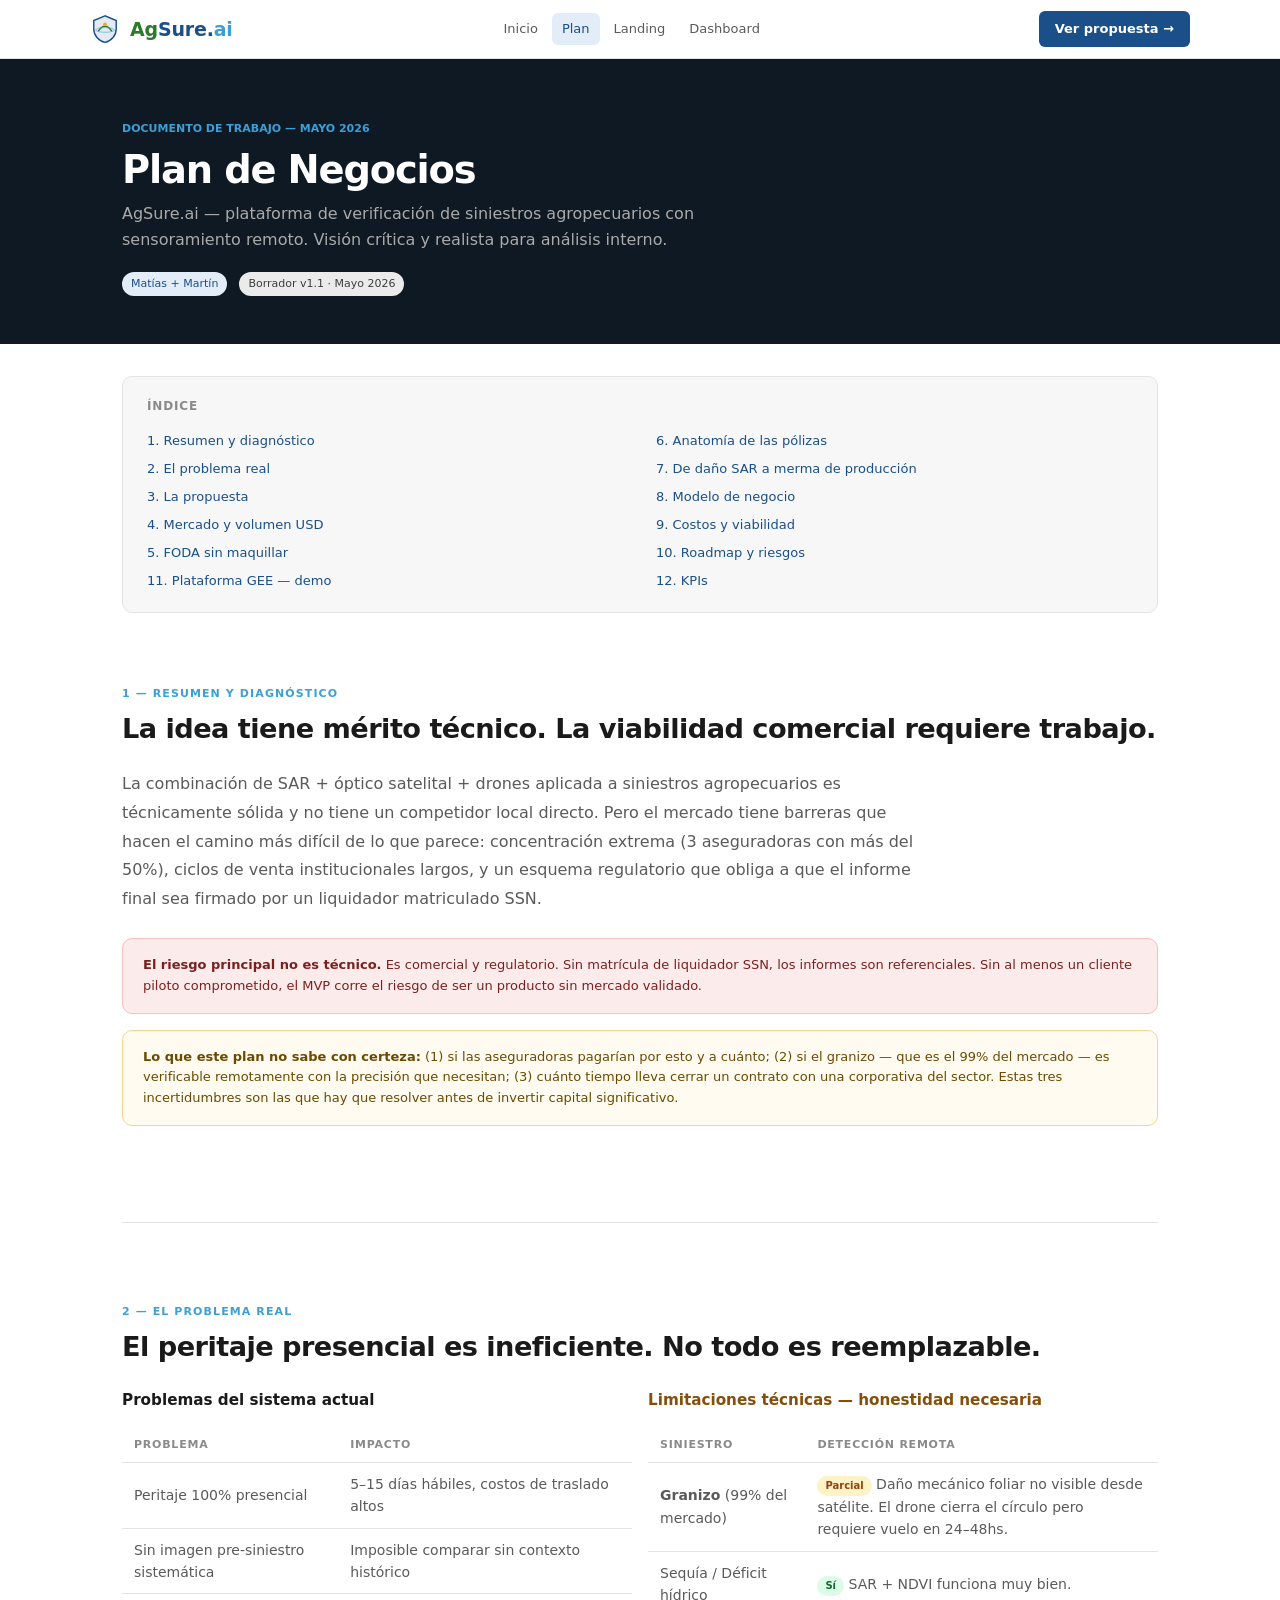
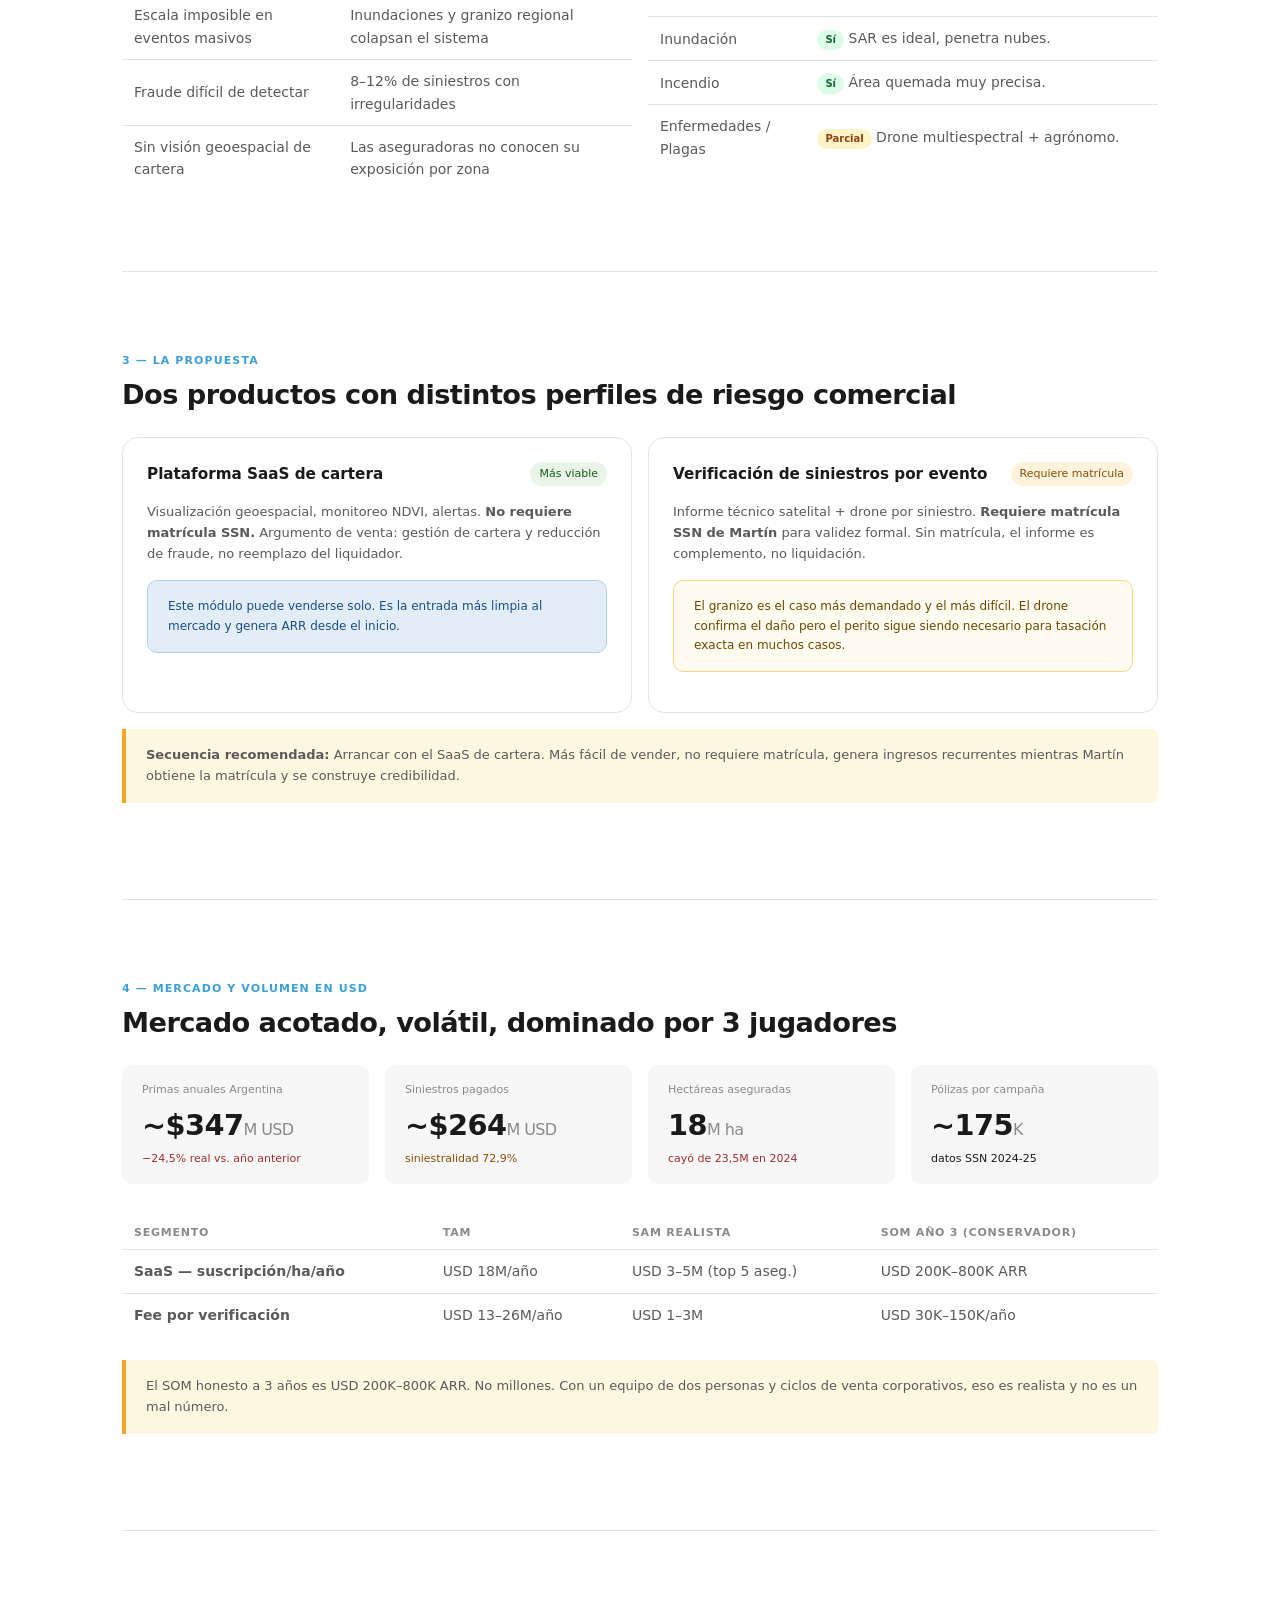
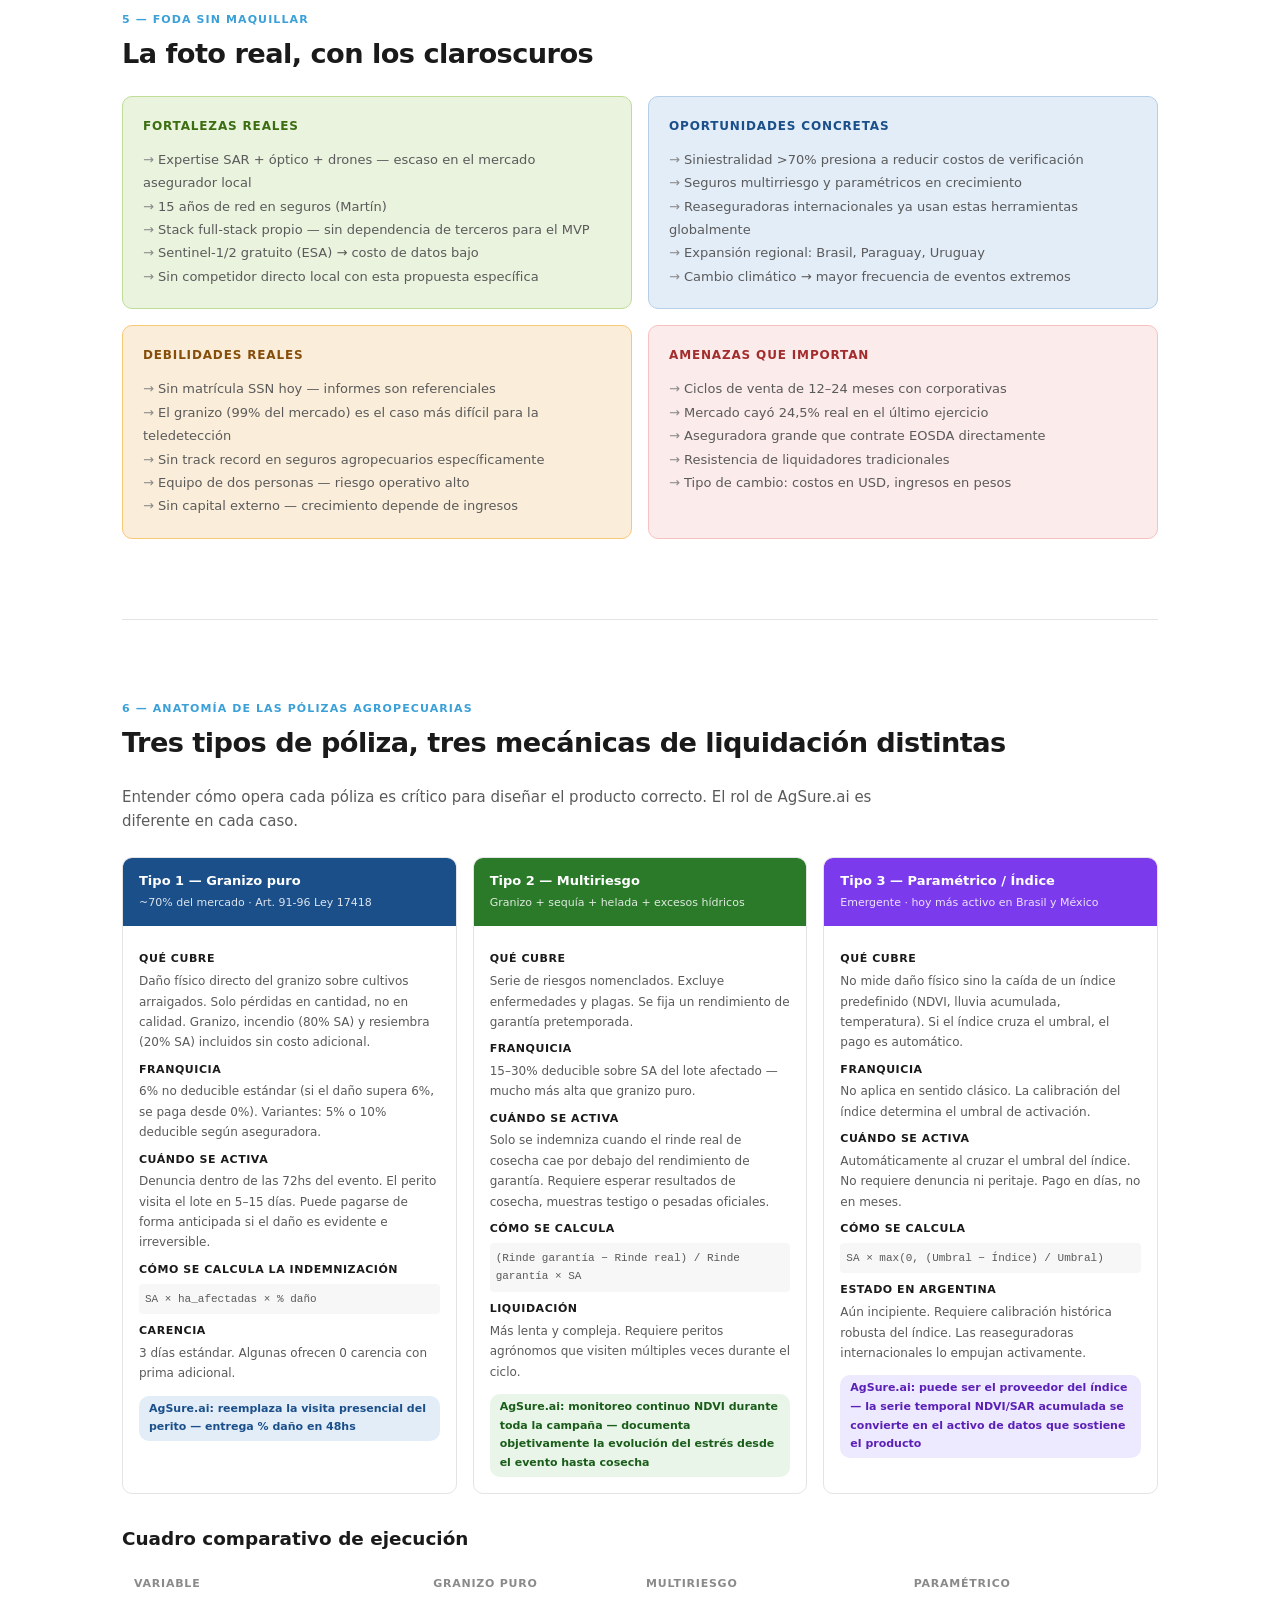
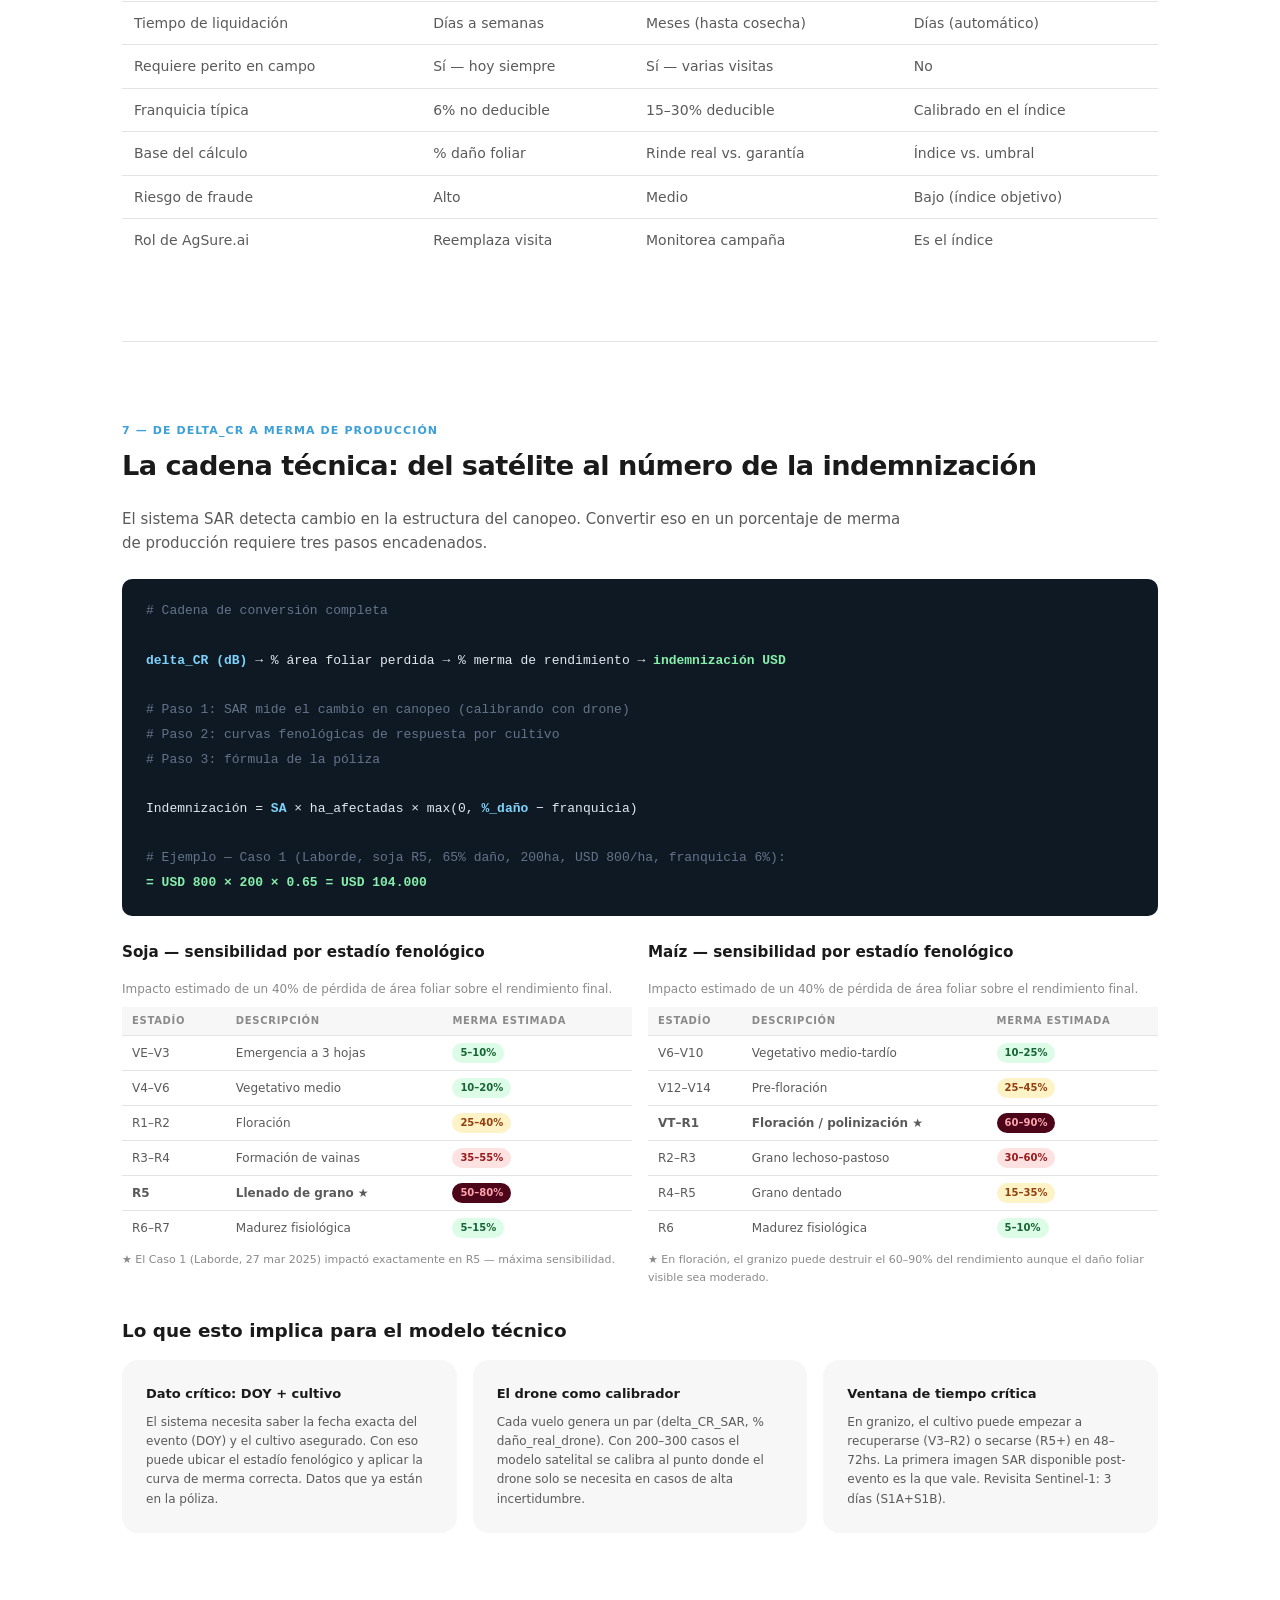
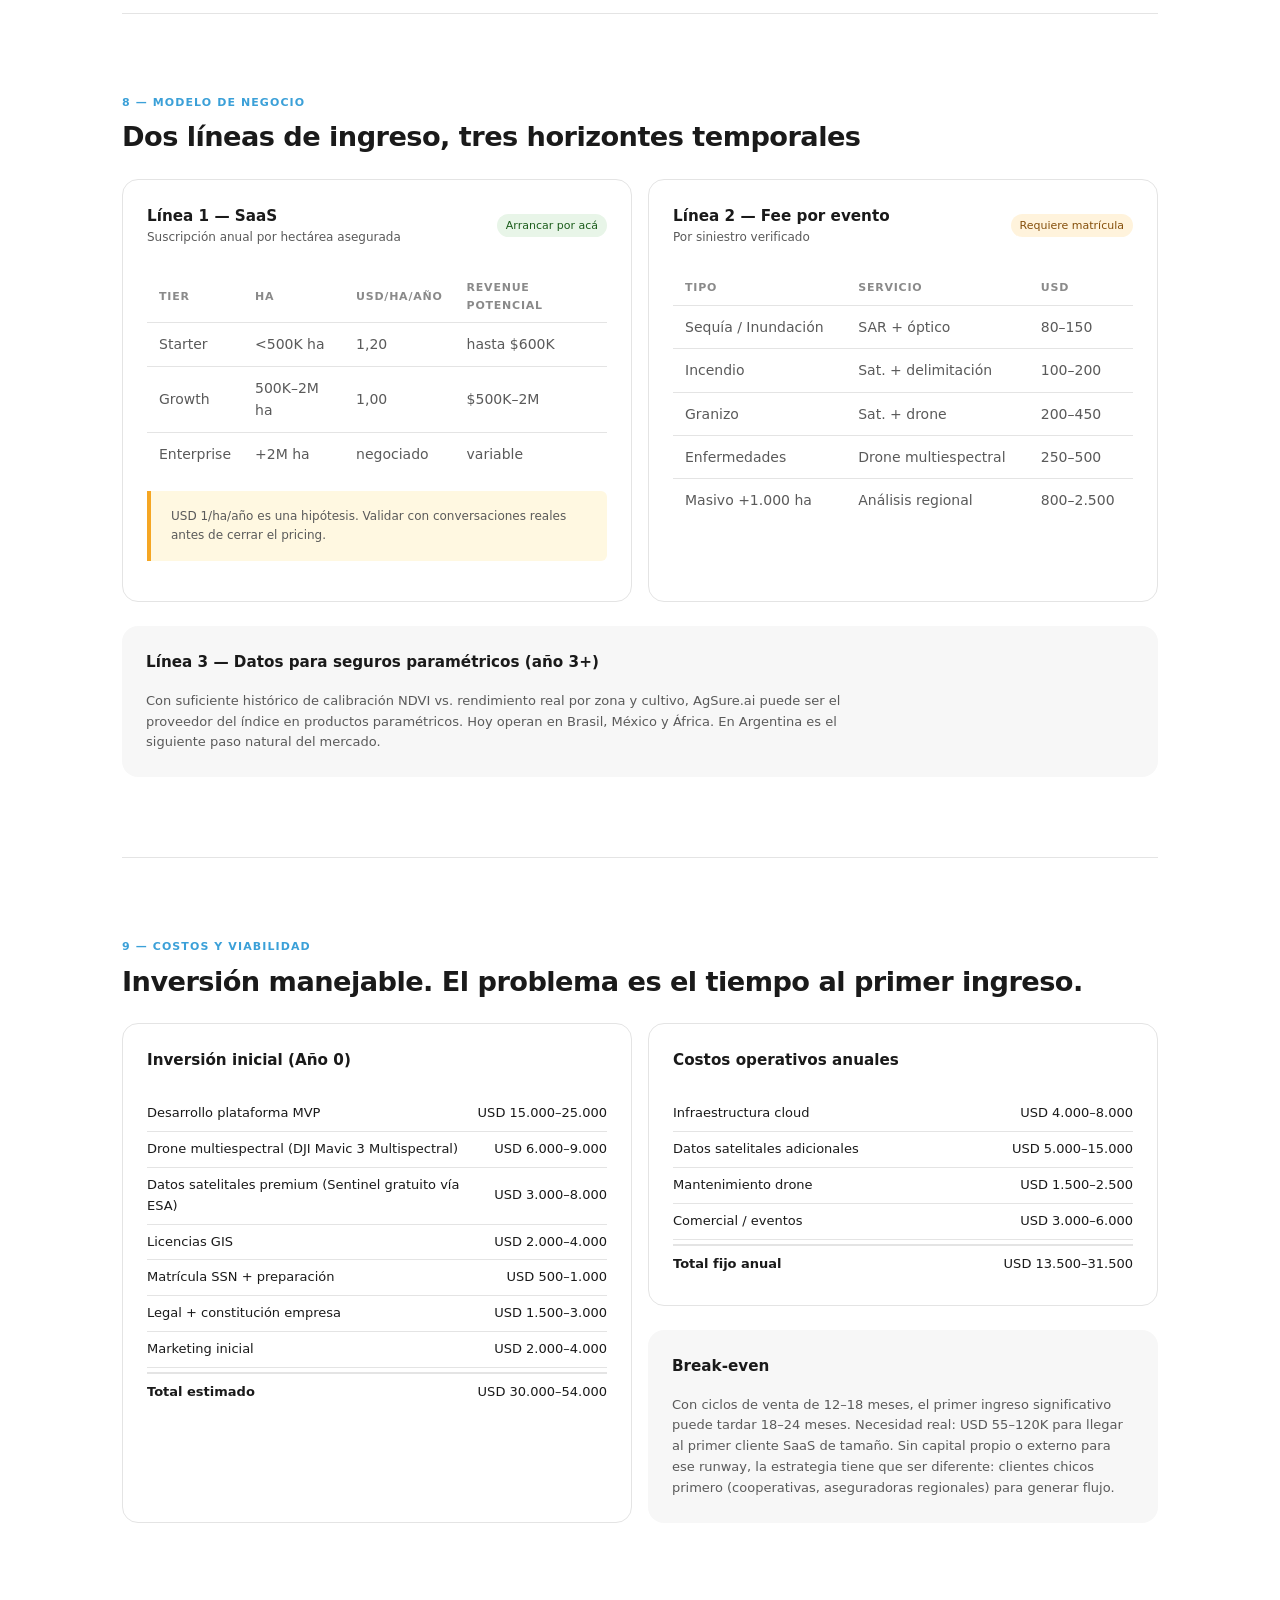
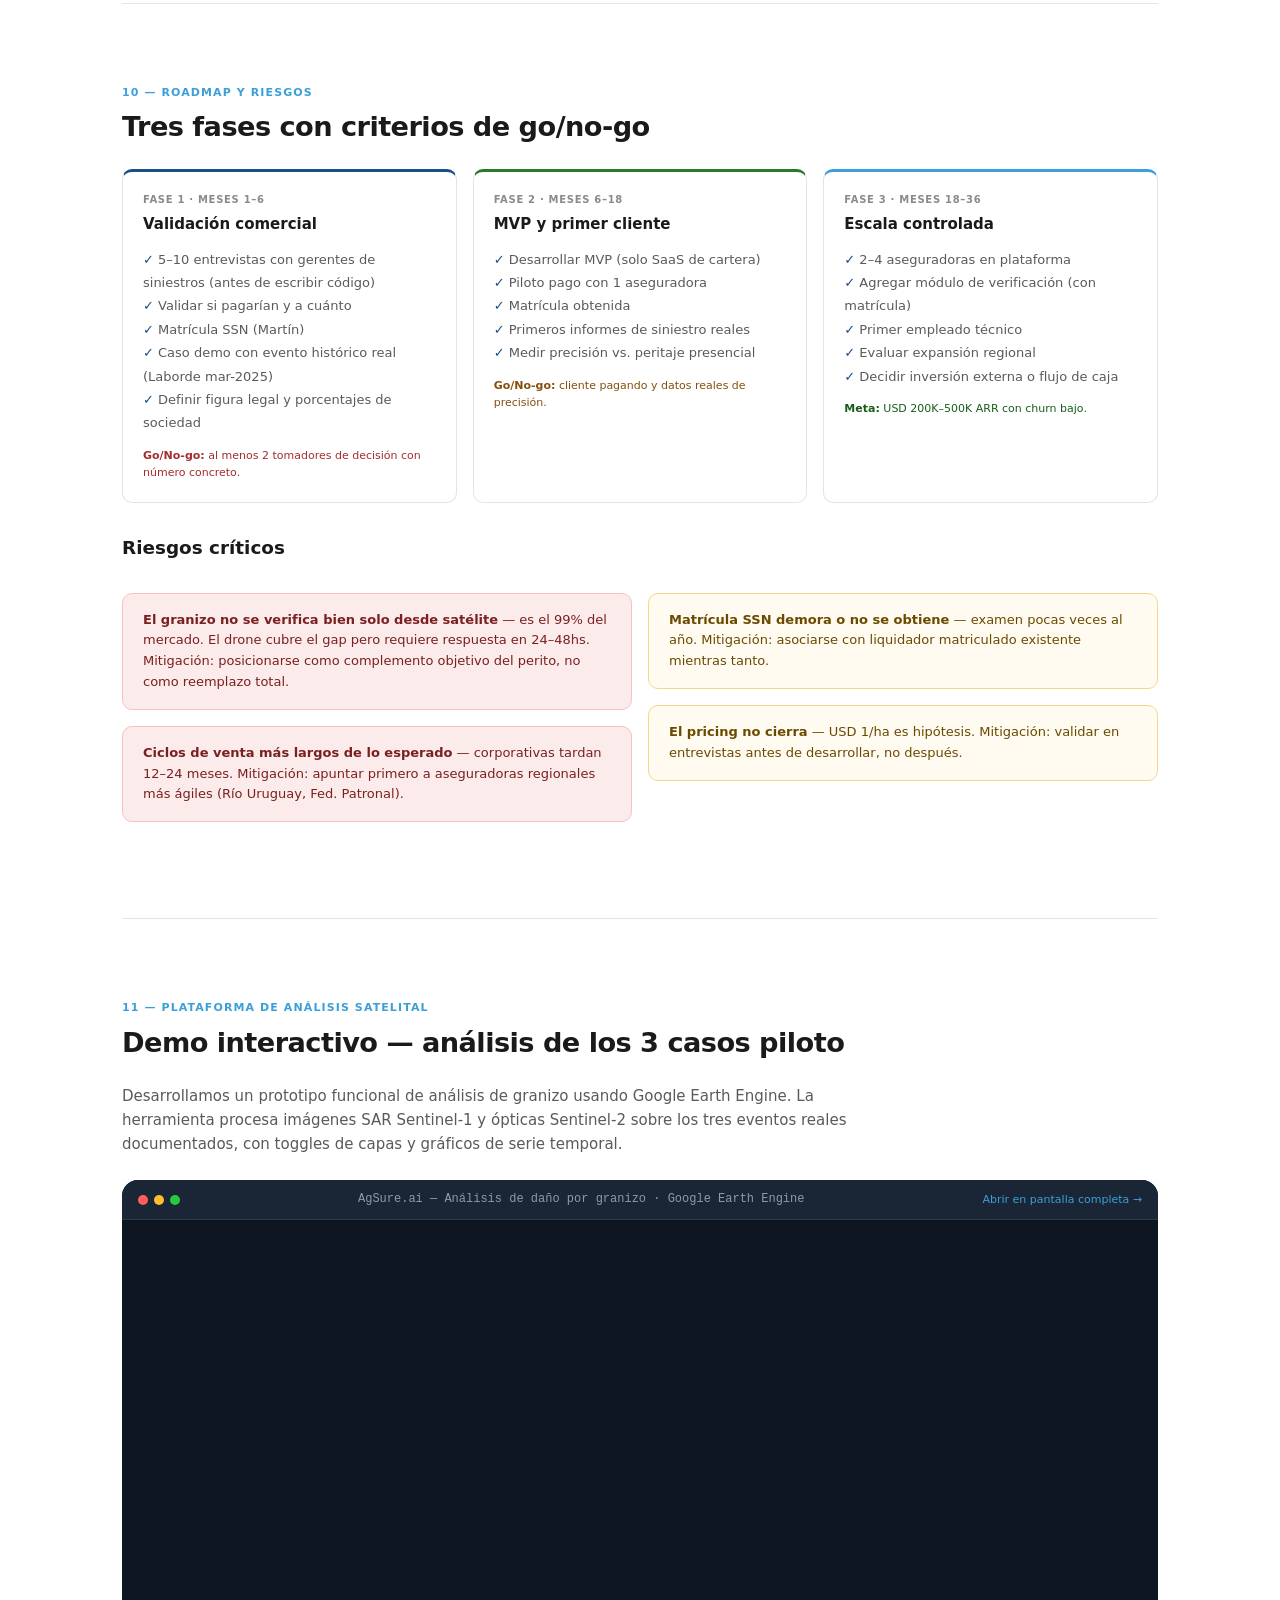
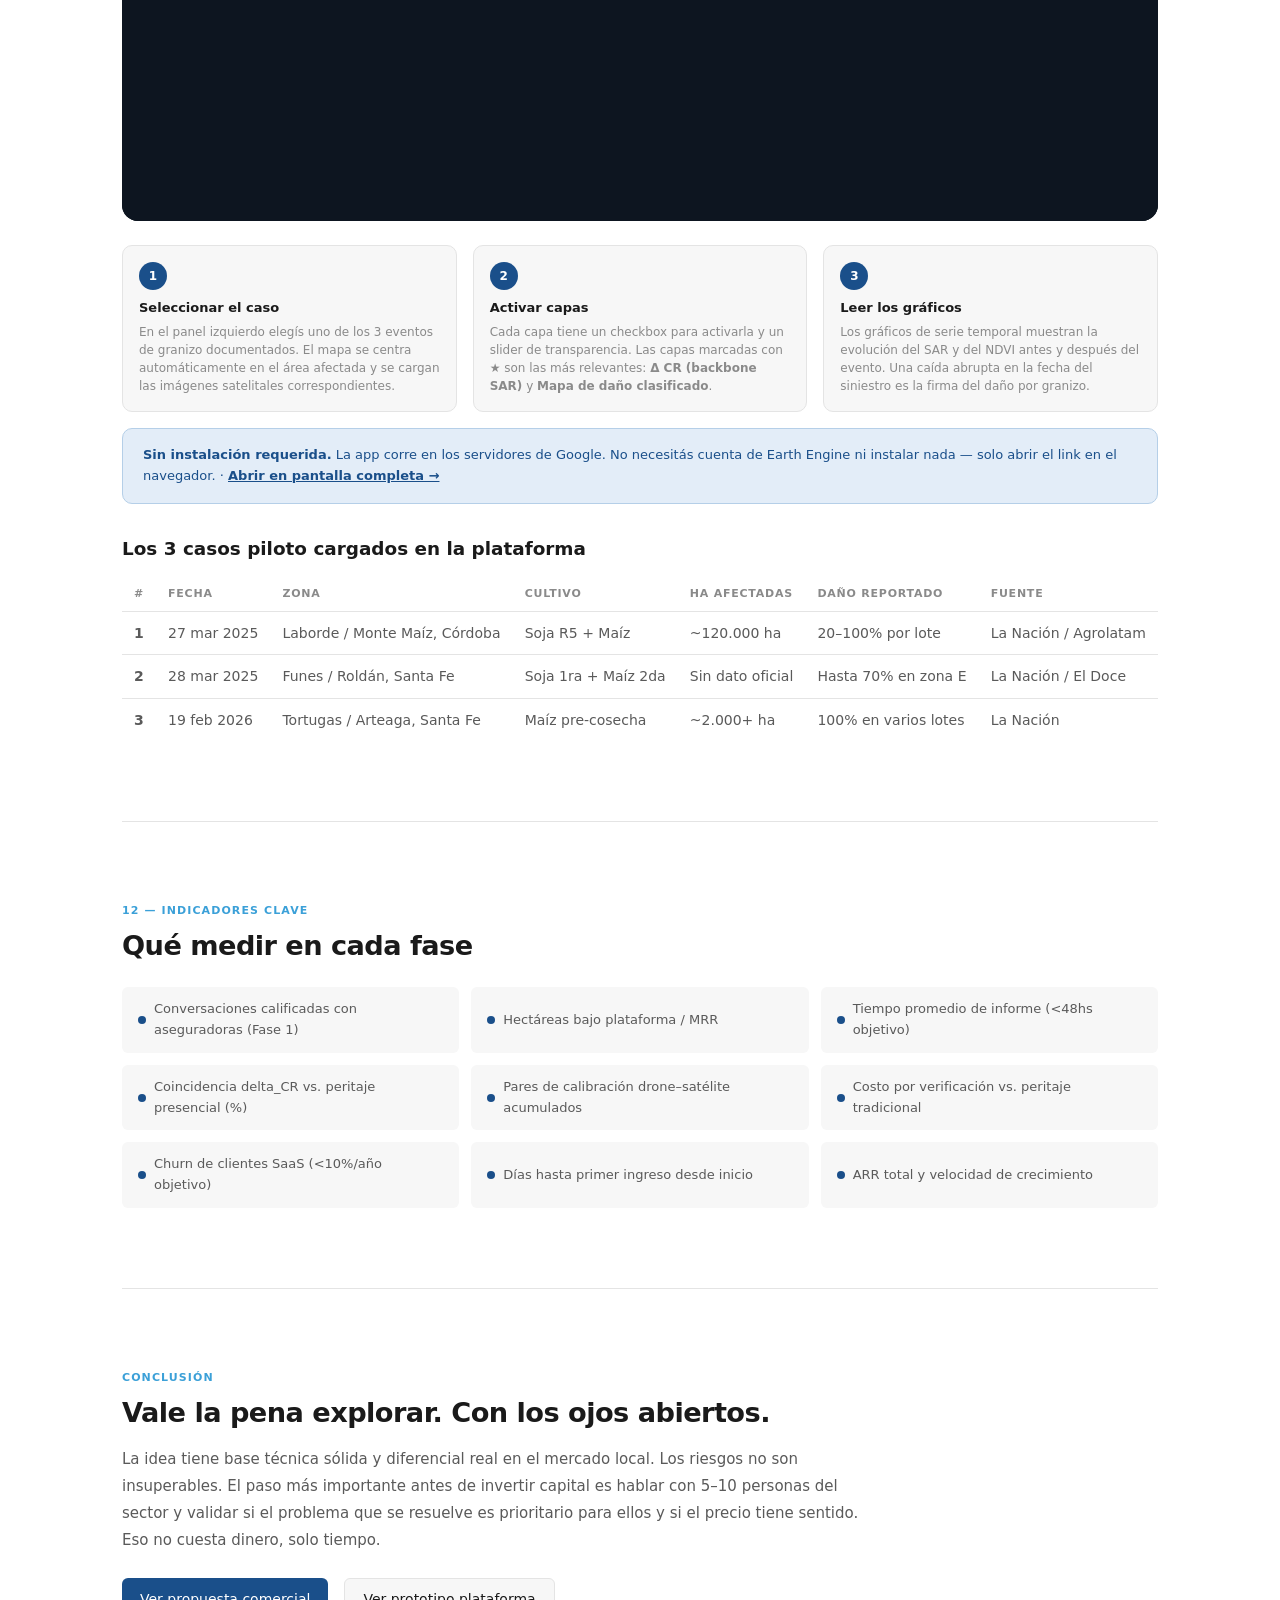
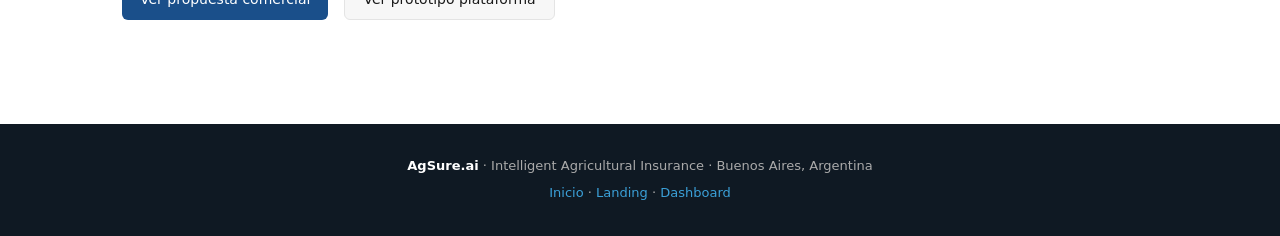
==== commit d0f52243: "Update plan.html" ====
--- a/plan.html
+++ b/plan.html
@@ -7,7 +7,6 @@
   <link rel="stylesheet" href="style.css">
   <style>
     .hero-plan { background: var(--gray-900); color: #fff; padding: 3.5rem 0 3rem; }
-    .hero-plan p { color: #aaa; }
     .section-label { font-size: 11px; font-weight: 700; text-transform: uppercase; letter-spacing: 0.1em; color: var(--blue-bright); margin-bottom: 0.5rem; display: block; }
     .toc { background: var(--surface); border: 1px solid var(--border); border-radius: var(--radius-md); padding: 1.25rem 1.5rem; margin: 2rem 0; }
     .toc-title { font-size: 12px; font-weight: 700; text-transform: uppercase; letter-spacing: 0.07em; color: var(--text-muted); margin-bottom: 0.75rem; }
@@ -36,12 +35,67 @@
     .kpi-item { background: var(--surface); border-radius: var(--radius-sm); padding: 0.75rem 1rem; font-size: 13px; color: var(--text-secondary); display: flex; align-items: center; gap: 8px; }
     .kpi-dot { width: 8px; height: 8px; border-radius: 50%; background: var(--blue); flex-shrink: 0; }
     .warn-box { background: #FFFBF0; border: 1px solid #F5D78A; border-radius: var(--radius-md); padding: 1rem 1.25rem; font-size: 13px; color: #6B4A00; margin: 1rem 0; }
-    .warn-box strong { color: #5a3a00; }
     .danger-box { background: var(--red-50); border: 1px solid #F7C1C1; border-radius: var(--radius-md); padding: 1rem 1.25rem; font-size: 13px; color: #7A2020; margin: 1rem 0; }
     .info-box { background: var(--blue-50); border: 1px solid var(--blue-100); border-radius: var(--radius-md); padding: 1rem 1.25rem; font-size: 13px; color: var(--blue); margin: 1rem 0; }
     .critical-note { background: #FFF8E1; border-left: 4px solid #F5A623; padding: 1rem 1.25rem; border-radius: 0 var(--radius-sm) var(--radius-sm) 0; font-size: 13px; color: var(--text-secondary); margin: 1rem 0; line-height: 1.6; }
     .cta-links { display: flex; gap: 1rem; flex-wrap: wrap; margin-top: 1.5rem; }
-    @media (max-width: 768px) { .roadmap-row { grid-template-columns: 1fr; } .cost-table-section { grid-template-columns: 1fr; } .kpi-grid { grid-template-columns: 1fr 1fr; } .toc-list { grid-template-columns: 1fr; } }
+
+    /* Poliza cards */
+    .poliza-grid { display: grid; grid-template-columns: repeat(3,1fr); gap: 1rem; margin-top: 1rem; }
+    .poliza-card { border-radius: var(--radius-md); border: 1px solid var(--border); overflow: hidden; }
+    .poliza-header { padding: 0.85rem 1rem; font-size: 13px; font-weight: 700; color: #fff; }
+    .poliza-header.tipo1 { background: var(--blue); }
+    .poliza-header.tipo2 { background: var(--green); }
+    .poliza-header.tipo3 { background: #7C3AED; }
+    .poliza-body { padding: 1rem; font-size: 12px; color: var(--text-secondary); line-height: 1.7; }
+    .poliza-body strong { color: var(--text); display: block; margin-top: 0.5rem; margin-bottom: 2px; font-size: 11px; text-transform: uppercase; letter-spacing: 0.05em; }
+    .poliza-role { font-size: 11px; font-weight: 600; padding: 4px 10px; border-radius: 10px; display: inline-block; margin-top: 0.75rem; }
+    .role-blue { background: var(--blue-50); color: var(--blue); }
+    .role-green { background: var(--green-50); color: var(--green-600); }
+    .role-purple { background: #EDE9FE; color: #5B21B6; }
+
+    /* Formula box */
+    .formula-box { background: var(--gray-900); border-radius: var(--radius-md); padding: 1.25rem 1.5rem; margin: 1rem 0; font-family: 'Courier New', monospace; font-size: 13px; color: #E2E8F0; line-height: 1.9; }
+    .formula-box .comment { color: #64748B; }
+    .formula-box .highlight { color: #7DD3FC; font-weight: 600; }
+    .formula-box .result { color: #86EFAC; font-weight: 600; }
+
+    /* Fenologia table */
+    .fenol-table { width: 100%; border-collapse: collapse; font-size: 12px; margin-top: 0.5rem; }
+    .fenol-table th { background: var(--surface); font-size: 10px; font-weight: 700; text-transform: uppercase; padding: 6px 10px; border-bottom: 1px solid var(--border); text-align: left; color: var(--text-muted); }
+    .fenol-table td { padding: 7px 10px; border-bottom: 1px solid var(--border); }
+    .fenol-table tr:last-child td { border-bottom: none; }
+    .fenol-table tr:hover td { background: var(--surface); }
+    .damage-chip { display: inline-block; font-size: 10px; font-weight: 600; padding: 2px 8px; border-radius: 10px; }
+    .d-low  { background: #DCFCE7; color: #166534; }
+    .d-mid  { background: #FEF3C7; color: #92400E; }
+    .d-high { background: #FEE2E2; color: #991B1B; }
+    .d-crit { background: #4C0519; color: #FDA4AF; }
+    .fenol-critical td { font-weight: 600; }
+
+    /* GEE embed section */
+    .gee-section { background: var(--gray-900); border-radius: var(--radius-lg); overflow: hidden; margin-top: 1rem; }
+    .gee-topbar { background: #1a2535; padding: 10px 16px; display: flex; align-items: center; justify-content: space-between; border-bottom: 1px solid #2d3a4a; }
+    .gee-dots { display: flex; gap: 6px; }
+    .gee-dot { width: 10px; height: 10px; border-radius: 50%; }
+    .gee-title { font-size: 12px; color: #8A9BB0; font-family: monospace; }
+    .gee-iframe-wrap { position: relative; width: 100%; padding-bottom: 58%; background: #0d1520; }
+    .gee-iframe-wrap iframe { position: absolute; top: 0; left: 0; width: 100%; height: 100%; border: none; }
+    .gee-placeholder { position: absolute; top: 0; left: 0; width: 100%; height: 100%; display: flex; flex-direction: column; align-items: center; justify-content: center; gap: 1rem; }
+    .gee-placeholder-icon { font-size: 3rem; }
+    .gee-steps { display: grid; grid-template-columns: repeat(3,1fr); gap: 1rem; margin-top: 1rem; }
+    .gee-step { background: var(--surface); border-radius: var(--radius-md); padding: 1rem; border: 1px solid var(--border); }
+    .gee-step-num { width: 28px; height: 28px; border-radius: 50%; background: var(--blue); color: #fff; font-size: 12px; font-weight: 700; display: flex; align-items: center; justify-content: center; margin-bottom: 0.5rem; }
+    .gee-step h5 { font-size: 13px; margin-bottom: 0.25rem; }
+    .gee-step p { font-size: 12px; color: var(--text-muted); line-height: 1.5; }
+    .code-inline { font-family: monospace; font-size: 12px; background: var(--surface); border: 1px solid var(--border); padding: 2px 6px; border-radius: 4px; color: var(--blue); }
+
+    @media (max-width: 768px) {
+      .roadmap-row, .poliza-grid, .gee-steps { grid-template-columns: 1fr; }
+      .cost-table-section { grid-template-columns: 1fr; }
+      .kpi-grid { grid-template-columns: 1fr 1fr; }
+      .toc-list { grid-template-columns: 1fr; }
+    }
   </style>
 </head>
 <body>
@@ -49,14 +103,14 @@
 <nav class="topnav">
   <div class="topnav-inner">
     <a href="index.html" class="logo-mark">
-      <svg width="30" height="30" viewBox="0 0 32 32" fill="none"><path d="M16 2L4 7v9c0 6.6 5.1 12.8 12 14.3C22.9 28.8 28 22.6 28 16V7L16 2z" fill="#1A4F8A" opacity="0.12"/><path d="M16 2L4 7v9c0 6.6 5.1 12.8 12 14.3C22.9 28.8 28 22.6 28 16V7L16 2z" fill="none" stroke="#1A4F8A" stroke-width="1.5"/><path d="M9 18c2-3 4-5 7-5s5 2 7 5" stroke="#2A7A2A" stroke-width="1.5" stroke-linecap="round" fill="none"/><circle cx="16" cy="11" r="2" fill="#F5A623"/><ellipse cx="16" cy="17" rx="10" ry="2.5" fill="none" stroke="#3BA0D8" stroke-width="1" opacity="0.6"/><path d="M13 14.5l1-2 1 1 1-1.5 1 2" fill="none" stroke="#1A4F8A" stroke-width="0.8" stroke-linecap="round" stroke-linejoin="round"/></svg>
+      <svg width="30" height="30" viewBox="0 0 32 32" fill="none"><path d="M16 2L4 7v9c0 6.6 5.1 12.8 12 14.3C22.9 28.8 28 22.6 28 16V7L16 2z" fill="#1A4F8A" opacity="0.12"/><path d="M16 2L4 7v9c0 6.6 5.1 12.8 12 14.3C22.9 28.8 28 22.6 28 16V7L16 2z" fill="none" stroke="#1A4F8A" stroke-width="1.5"/><path d="M9 18c2-3 4-5 7-5s5 2 7 5" stroke="#2A7A2A" stroke-width="1.5" stroke-linecap="round" fill="none"/><circle cx="16" cy="11" r="2" fill="#F5A623"/><ellipse cx="16" cy="17" rx="10" ry="2.5" fill="none" stroke="#3BA0D8" stroke-width="1" opacity="0.6"/></svg>
       <div class="logo-wordmark"><span class="ag">Ag</span><span class="sure">Sure</span><span class="dot">.</span><span class="ai">ai</span></div>
     </a>
     <div class="nav-links">
       <a href="index.html" class="nav-link">Inicio</a>
       <a href="plan.html" class="nav-link active">Plan</a>
       <a href="landing.html" class="nav-link">Landing</a>
-      <a href="dashboard.html" class="nav-link">Dashboard</div>
+      <a href="dashboard.html" class="nav-link">Dashboard</a>
     </div>
     <a href="landing.html#contacto" class="nav-cta">Ver propuesta →</a>
   </div>
@@ -64,12 +118,12 @@
 
 <div class="hero-plan">
   <div class="container">
-    <span style="font-size:11px;font-weight:600;letter-spacing:0.1em;text-transform:uppercase;color:var(--blue-bright)">Documento de trabajo — Mayo 2026</span>
+    <span style="font-size:11px;font-weight:600;text-transform:uppercase;color:var(--blue-bright)">Documento de trabajo — Mayo 2026</span>
     <h1 style="color:#fff; margin:0.5rem 0">Plan de Negocios</h1>
-    <p style="font-size:1rem; max-width:620px">AgSure.ai — plataforma de verificación de siniestros agropecuarios con sensoramiento remoto. Visión crítica y realista para análisis interno.</p>
+    <p style="font-size:1rem; max-width:620px; color:#aaa">AgSure.ai — plataforma de verificación de siniestros agropecuarios con sensoramiento remoto. Visión crítica y realista para análisis interno.</p>
     <div style="display:flex; gap:0.75rem; margin-top:1.25rem; flex-wrap:wrap">
       <span class="badge badge-blue">Matías + Martín</span>
-      <span class="badge badge-gray">Borrador v1.0 · Mayo 2026</span>
+      <span class="badge badge-gray">Borrador v1.1 · Mayo 2026</span>
     </div>
   </div>
 </div>
@@ -80,32 +134,30 @@
     <div class="toc-title">Índice</div>
     <ul class="toc-list">
       <li><a href="#resumen">1. Resumen y diagnóstico</a></li>
+      <li><a href="#polizas">6. Anatomía de las pólizas</a></li>
+      <li><a href="#problema">2. El problema real</a></li>
+      <li><a href="#merma">7. De daño SAR a merma de producción</a></li>
+      <li><a href="#solucion">3. La propuesta</a></li>
+      <li><a href="#modelo">8. Modelo de negocio</a></li>
       <li><a href="#mercado">4. Mercado y volumen USD</a></li>
-      <li><a href="#problema">2. El problema real</a></li>
-      <li><a href="#jugadores">5. Jugadores y competencia</a></li>
-      <li><a href="#solucion">3. La propuesta</a></li>
-      <li><a href="#foda">6. FODA — sin maquillar</a></li>
-      <li><a href="#modelo">7. Modelo de negocio</a></li>
-      <li><a href="#costos">8. Costos y viabilidad</a></li>
-      <li><a href="#roadmap">9. Roadmap</a></li>
-      <li><a href="#riesgos">10. Riesgos críticos</a></li>
+      <li><a href="#costos">9. Costos y viabilidad</a></li>
+      <li><a href="#foda">5. FODA sin maquillar</a></li>
+      <li><a href="#roadmap">10. Roadmap y riesgos</a></li>
+      <li><a href="#plataforma">11. Plataforma GEE — demo</a></li>
+      <li><a href="#kpis">12. KPIs</a></li>
     </ul>
   </div>
 
-  <!-- 1. RESUMEN CRITICO -->
+  <!-- 1. RESUMEN -->
   <div class="section-sm" id="resumen">
     <span class="section-label">1 — Resumen y diagnóstico</span>
     <h2 class="mb-3">La idea tiene mérito técnico. La viabilidad comercial requiere trabajo.</h2>
-    <p style="font-size:1rem; max-width:800px; line-height:1.8" class="mb-3">
-      La combinación de SAR + óptico satelital + drones aplicada a siniestros agropecuarios es técnicamente sólida y no tiene un competidor local directo. Pero el mercado de seguros agropecuarios en Argentina tiene características que hacen el camino más difícil de lo que parece: concentración extrema (3 aseguradoras con más del 50%), ciclos de venta institucionales largos, alta resistencia cultural al cambio en el peritaje, y un esquema regulatorio que obliga a que el informe final sea firmado por un liquidador matriculado SSN — rol que ninguno de los dos socios tiene hoy.
-    </p>
-
+    <p style="font-size:1rem; max-width:800px; line-height:1.8" class="mb-3">La combinación de SAR + óptico satelital + drones aplicada a siniestros agropecuarios es técnicamente sólida y no tiene un competidor local directo. Pero el mercado tiene barreras que hacen el camino más difícil de lo que parece: concentración extrema (3 aseguradoras con más del 50%), ciclos de venta institucionales largos, y un esquema regulatorio que obliga a que el informe final sea firmado por un liquidador matriculado SSN.</p>
     <div class="danger-box">
-      <strong>El riesgo principal no es técnico.</strong> Es comercial y regulatorio. Sin matrícula de liquidador SSN, los informes de AgSure.ai tienen valor de referencia pero no pueden reemplazar formalmente al peritaje. Sin al menos un cliente piloto comprometido, el MVP corre el riesgo de ser un producto sin mercado validado.
-    </div>
-
+      <strong>El riesgo principal no es técnico.</strong> Es comercial y regulatorio. Sin matrícula de liquidador SSN, los informes son referenciales. Sin al menos un cliente piloto comprometido, el MVP corre el riesgo de ser un producto sin mercado validado.
+    </div>
     <div class="warn-box mt-2">
-      <strong>Lo que este plan no sabe con certeza:</strong> (1) si las aseguradoras están dispuestas a pagar por esto, y a cuánto; (2) si el granizo — que es el 99% del mercado — es verificable remotamente con la precisión que necesitan; (3) cuánto tiempo lleva realmente cerrar un contrato con una corporativa del sector. Estas tres incertidumbres son las que hay que resolver antes de invertir capital significativo.
+      <strong>Lo que este plan no sabe con certeza:</strong> (1) si las aseguradoras pagarían por esto y a cuánto; (2) si el granizo — que es el 99% del mercado — es verificable remotamente con la precisión que necesitan; (3) cuánto tiempo lleva cerrar un contrato con una corporativa del sector. Estas tres incertidumbres son las que hay que resolver antes de invertir capital significativo.
     </div>
   </div>
 
@@ -114,37 +166,33 @@
   <!-- 2. PROBLEMA -->
   <div class="section-sm" id="problema">
     <span class="section-label">2 — El problema real</span>
-    <h2 class="mb-3">El peritaje presencial es ineficiente. Pero no todo lo ineficiente es reemplazable.</h2>
-
+    <h2 class="mb-3">El peritaje presencial es ineficiente. No todo es reemplazable.</h2>
     <div class="grid-2 mt-3">
       <div>
-        <h4 class="mb-2">Problemas reales del sistema actual</h4>
+        <h4 class="mb-2">Problemas del sistema actual</h4>
         <table>
           <thead><tr><th>Problema</th><th>Impacto</th></tr></thead>
           <tbody>
-            <tr><td>Peritaje presencial lento</td><td>5–15 días hábiles, costos de traslado</td></tr>
+            <tr><td>Peritaje 100% presencial</td><td>5–15 días hábiles, costos de traslado altos</td></tr>
             <tr><td>Sin imagen pre-siniestro sistemática</td><td>Imposible comparar sin contexto histórico</td></tr>
             <tr><td>Escala imposible en eventos masivos</td><td>Inundaciones y granizo regional colapsan el sistema</td></tr>
-            <tr><td>Fraude difícil de detectar</td><td>8–12% de siniestros con irregularidades estimadas</td></tr>
-            <tr><td>Cartera sin visión geoespacial</td><td>Las aseguradoras no conocen su exposición por zona</td></tr>
+            <tr><td>Fraude difícil de detectar</td><td>8–12% de siniestros con irregularidades</td></tr>
+            <tr><td>Sin visión geoespacial de cartera</td><td>Las aseguradoras no conocen su exposición por zona</td></tr>
           </tbody>
         </table>
       </div>
       <div>
-        <h4 class="mb-2" style="color:var(--earth)">Limitaciones técnicas que hay que reconocer</h4>
+        <h4 class="mb-2" style="color:var(--earth)">Limitaciones técnicas — honestidad necesaria</h4>
         <table>
-          <thead><tr><th>Siniestro</th><th>Problema con teledetección</th></tr></thead>
+          <thead><tr><th>Siniestro</th><th>Detección remota</th></tr></thead>
           <tbody>
-            <tr><td><strong>Granizo</strong> (60–70% del mercado)</td><td style="color:var(--red)">El daño mecánico hoja a hoja NO se ve desde satélite. El drone ayuda pero requiere vuelo presencial el mismo día o al siguiente, antes de que el cultivo se recupere parcialmente.</td></tr>
-            <tr><td>Sequía / Déficit hídrico</td><td style="color:var(--green-600)">Sí verificable: SAR + NDVI funciona bien.</td></tr>
-            <tr><td>Inundación</td><td style="color:var(--green-600)">Sí verificable: SAR es ideal, independiente de nubes.</td></tr>
-            <tr><td>Incendio</td><td style="color:var(--green-600)">Sí verificable: detección de área quemada muy precisa.</td></tr>
-            <tr><td>Enfermedades / Plagas</td><td style="color:var(--earth)">Parcialmente: drone multiespectral ayuda, pero necesita agrónomo para interpretar.</td></tr>
+            <tr><td><strong>Granizo</strong> (99% del mercado)</td><td><span class="damage-chip d-mid">Parcial</span> Daño mecánico foliar no visible desde satélite. El drone cierra el círculo pero requiere vuelo en 24–48hs.</td></tr>
+            <tr><td>Sequía / Déficit hídrico</td><td><span class="damage-chip d-low">Sí</span> SAR + NDVI funciona muy bien.</td></tr>
+            <tr><td>Inundación</td><td><span class="damage-chip d-low">Sí</span> SAR es ideal, penetra nubes.</td></tr>
+            <tr><td>Incendio</td><td><span class="damage-chip d-low">Sí</span> Área quemada muy precisa.</td></tr>
+            <tr><td>Enfermedades / Plagas</td><td><span class="damage-chip d-mid">Parcial</span> Drone multiespectral + agrónomo.</td></tr>
           </tbody>
         </table>
-        <div class="warn-box mt-2">
-          <strong>El granizo es el 99% del mercado y es el caso más difícil para la teledetección.</strong> El producto tiene que tener una respuesta concreta para esto, no esquivarlo.
-        </div>
       </div>
     </div>
   </div>
@@ -157,25 +205,17 @@
     <h2 class="mb-3">Dos productos con distintos perfiles de riesgo comercial</h2>
     <div class="grid-2 mt-3">
       <div class="card">
-        <div style="display:flex;justify-content:space-between;align-items:flex-start;margin-bottom:0.75rem">
-          <h4>Plataforma SaaS de cartera</h4>
-          <span class="badge badge-green">Más viable</span>
-        </div>
-        <p style="font-size:13px;line-height:1.6">Visualización geoespacial de hectáreas aseguradas, monitoreo NDVI, alertas de estrés hídrico. <strong>No requiere matrícula SSN.</strong> Valor claro para gerencias técnicas y de riesgo. El argumento de venta es gestión de cartera, no reemplazo del liquidador.</p>
-        <div class="info-box mt-2" style="font-size:12px">Este módulo puede venderse solo, sin necesitar el servicio de verificación de siniestros. Es una entrada más limpia al mercado.</div>
+        <div class="flex-between mb-2"><h4>Plataforma SaaS de cartera</h4><span class="badge badge-green">Más viable</span></div>
+        <p style="font-size:13px;line-height:1.6">Visualización geoespacial, monitoreo NDVI, alertas. <strong>No requiere matrícula SSN.</strong> Argumento de venta: gestión de cartera y reducción de fraude, no reemplazo del liquidador.</p>
+        <div class="info-box mt-2" style="font-size:12px">Este módulo puede venderse solo. Es la entrada más limpia al mercado y genera ARR desde el inicio.</div>
       </div>
       <div class="card">
-        <div style="display:flex;justify-content:space-between;align-items:flex-start;margin-bottom:0.75rem">
-          <h4>Verificación de siniestros por evento</h4>
-          <span class="badge badge-amber">Más complejo</span>
-        </div>
-        <p style="font-size:13px;line-height:1.6">Informe técnico satelital + drone por siniestro denunciado. <strong>Requiere que Martín obtenga matrícula SSN</strong> (examen escrito + oral ante la SSN) para que el informe tenga validez formal. Sin matrícula, el informe es un complemento, no una liquidación.</p>
-        <div class="warn-box mt-2" style="font-size:12px">El granizo es el caso más demandado y el más difícil. Hay que tener una respuesta clara: el drone confirma o niega daño, pero el perito humano sigue siendo necesario para medir el porcentaje exacto.</div>
-      </div>
-    </div>
-    <div class="critical-note mt-3">
-      <strong>Recomendación de secuencia:</strong> Arrancar vendiendo la plataforma SaaS de cartera como producto independiente. Es más fácil de vender, no requiere matrícula, y genera ingresos recurrentes mientras Martín obtiene la matrícula y se construye credibilidad en el rubro. El servicio de verificación de siniestros es el producto de largo plazo.
-    </div>
+        <div class="flex-between mb-2"><h4>Verificación de siniestros por evento</h4><span class="badge badge-amber">Requiere matrícula</span></div>
+        <p style="font-size:13px;line-height:1.6">Informe técnico satelital + drone por siniestro. <strong>Requiere matrícula SSN de Martín</strong> para validez formal. Sin matrícula, el informe es complemento, no liquidación.</p>
+        <div class="warn-box mt-2" style="font-size:12px">El granizo es el caso más demandado y el más difícil. El drone confirma el daño pero el perito sigue siendo necesario para tasación exacta en muchos casos.</div>
+      </div>
+    </div>
+    <div class="critical-note mt-3"><strong>Secuencia recomendada:</strong> Arrancar con el SaaS de cartera. Más fácil de vender, no requiere matrícula, genera ingresos recurrentes mientras Martín obtiene la matrícula y se construye credibilidad.</div>
   </div>
 
   <hr class="divider">
@@ -183,140 +223,68 @@
   <!-- 4. MERCADO -->
   <div class="section-sm" id="mercado">
     <span class="section-label">4 — Mercado y volumen en USD</span>
-    <h2 class="mb-3">Mercado acotado, volátil, y dominado por 3 jugadores</h2>
-
+    <h2 class="mb-3">Mercado acotado, volátil, dominado por 3 jugadores</h2>
     <div class="grid-4 mt-3 mb-4">
-      <div class="metric-card">
-        <div class="metric-label">Primas anuales Argentina</div>
-        <div class="metric-value">~$347<span>M USD</span></div>
-        <div class="metric-delta delta-neg">−24,5% real vs año anterior</div>
-      </div>
-      <div class="metric-card">
-        <div class="metric-label">Siniestros pagados</div>
-        <div class="metric-value">~$264<span>M USD</span></div>
-        <div class="metric-delta delta-warn">siniestralidad 72,9%</div>
-      </div>
-      <div class="metric-card">
-        <div class="metric-label">Hectáreas aseguradas</div>
-        <div class="metric-value">18<span>M ha</span></div>
-        <div class="metric-delta delta-neg">cayó de 23,5M en 2024</div>
-      </div>
-      <div class="metric-card">
-        <div class="metric-label">Pólizas por campaña</div>
-        <div class="metric-value">~175<span>K</span></div>
-        <div class="metric-delta">datos SSN 2024-25</div>
-      </div>
-    </div>
-
-    <div class="warn-box mb-3">
-      <strong>El mercado cayó un 24,5% en términos reales en 2024-25 y perdió 5,5 millones de hectáreas aseguradas en un año.</strong> Esto no invalida la oportunidad, pero sí muestra que el mercado es volátil y que las aseguradoras están bajo presión financiera — lo que puede tanto abrir puertas (necesitan bajar costos) como cerrarlas (no quieren invertir en herramientas nuevas).
-    </div>
-
-    <h3 class="mb-2">Estimación del mercado direccionable</h3>
-    <table class="mb-4">
-      <thead><tr><th>Segmento</th><th>Base de cálculo</th><th>TAM</th><th>SAM realista</th><th>SOM año 3 (conservador)</th></tr></thead>
+      <div class="metric-card"><div class="metric-label">Primas anuales Argentina</div><div class="metric-value">~$347<span>M USD</span></div><div class="metric-delta delta-neg">−24,5% real vs. año anterior</div></div>
+      <div class="metric-card"><div class="metric-label">Siniestros pagados</div><div class="metric-value">~$264<span>M USD</span></div><div class="metric-delta delta-warn">siniestralidad 72,9%</div></div>
+      <div class="metric-card"><div class="metric-label">Hectáreas aseguradas</div><div class="metric-value">18<span>M ha</span></div><div class="metric-delta delta-neg">cayó de 23,5M en 2024</div></div>
+      <div class="metric-card"><div class="metric-label">Pólizas por campaña</div><div class="metric-value">~175<span>K</span></div><div class="metric-delta">datos SSN 2024-25</div></div>
+    </div>
+    <table class="mb-3">
+      <thead><tr><th>Segmento</th><th>TAM</th><th>SAM realista</th><th>SOM año 3 (conservador)</th></tr></thead>
       <tbody>
-        <tr><td><strong>SaaS — suscripción/ha/año</strong></td><td>USD 1/ha sobre 18M ha</td><td>USD 18M/año</td><td>USD 3–5M (top 5 aseg.)</td><td>USD 200K–800K ARR</td></tr>
-        <tr><td><strong>Fee por verificación</strong></td><td>5–10% de $264M siniestros</td><td>USD 13–26M/año</td><td>USD 1–3M (top 5)</td><td>USD 30K–150K/año</td></tr>
+        <tr><td><strong>SaaS — suscripción/ha/año</strong></td><td>USD 18M/año</td><td>USD 3–5M (top 5 aseg.)</td><td>USD 200K–800K ARR</td></tr>
+        <tr><td><strong>Fee por verificación</strong></td><td>USD 13–26M/año</td><td>USD 1–3M</td><td>USD 30K–150K/año</td></tr>
       </tbody>
     </table>
-
-    <div class="critical-note">
-      <strong>Los números del TAM son llamativos pero engañosos.</strong> El SAM real (lo que se puede vender en los próximos 3 años con un equipo de dos personas) es mucho más chico. Una estimación honesta del SOM a 3 años es USD 200K–800K ARR en suscripciones si se logran 2–3 aseguradoras medianas. No es un mal número para un negocio de dos personas, pero tampoco es el negocio de millones que prometen los TAMs inflados.
-    </div>
-
-    <h3 class="mb-2 mt-3">Concentración geográfica</h3>
-    <div class="card-surface">
-      <div style="display:flex; flex-direction:column; gap:8px">
-        <div><div style="display:flex; justify-content:space-between; font-size:12px; margin-bottom:3px"><span>Buenos Aires</span><span style="color:var(--text-muted)">36,7%</span></div><div class="progress-bar-track"><div class="progress-bar-fill" style="width:36.7%"></div></div></div>
-        <div><div style="display:flex; justify-content:space-between; font-size:12px; margin-bottom:3px"><span>Córdoba</span><span style="color:var(--text-muted)">31%</span></div><div class="progress-bar-track"><div class="progress-bar-fill" style="width:31%"></div></div></div>
-        <div><div style="display:flex; justify-content:space-between; font-size:12px; margin-bottom:3px"><span>Santa Fe</span><span style="color:var(--text-muted)">20%</span></div><div class="progress-bar-track"><div class="progress-bar-fill" style="width:20%"></div></div></div>
-        <div><div style="display:flex; justify-content:space-between; font-size:12px; margin-bottom:3px"><span>Resto</span><span style="color:var(--text-muted)">12,3%</span></div><div class="progress-bar-track"><div class="progress-bar-fill" style="width:12.3%; background:var(--gray-200)"></div></div></div>
-      </div>
-    </div>
-  </div>
-
-  <hr class="divider">
-
-  <!-- 5. JUGADORES -->
-  <div class="section-sm" id="jugadores">
-    <span class="section-label">5 — Jugadores y competencia</span>
-    <h2 class="mb-3">Las aseguradoras son el cliente y el guardián al mismo tiempo</h2>
-    <div class="grid-2 mt-3">
-      <div>
-        <h4 class="mb-2">Aseguradoras — target</h4>
-        <div class="card">
-          <div class="competitor-row"><span style="font-size:13px;min-width:160px">La Segunda</span><div class="bar-track"><div class="bar-fill" style="width:100%"></div></div><span style="font-size:12px;color:var(--text-muted)">~20%</span></div>
-          <div class="competitor-row"><span style="font-size:13px;min-width:160px">Sancor Seguros</span><div class="bar-track"><div class="bar-fill" style="width:90%"></div></div><span style="font-size:12px;color:var(--text-muted)">~18%</span></div>
-          <div class="competitor-row"><span style="font-size:13px;min-width:160px">Allianz Argentina</span><div class="bar-track"><div class="bar-fill" style="width:70%"></div></div><span style="font-size:12px;color:var(--text-muted)">~14%</span></div>
-          <div class="competitor-row"><span style="font-size:13px;min-width:160px">Mapfre / Zurich</span><div class="bar-track"><div class="bar-fill" style="width:50%"></div></div><span style="font-size:12px;color:var(--text-muted)">~10%</span></div>
-          <div class="competitor-row"><span style="font-size:13px;min-width:160px">Resto top 10</span><div class="bar-track"><div class="bar-fill" style="width:30%;background:var(--gray-200)"></div></div><span style="font-size:12px;color:var(--text-muted)">~38%</span></div>
-        </div>
-        <div class="warn-box mt-2">Con solo 36 aseguradoras en el ramo y 3 con el 52% del mercado, perder el proceso de decisión de una sola corporativa grande retrasa el negocio entre 12 y 24 meses.</div>
-      </div>
-      <div>
-        <h4 class="mb-2">Competencia directa — realidad</h4>
-        <table>
-          <thead><tr><th>Competidor</th><th>Amenaza real</th></tr></thead>
-          <tbody>
-            <tr><td><strong>EOSDA (global)</strong></td><td>Tienen el producto. No están focalizados en Argentina. Si alguien los referencia, el ciclo de evaluación se complica.</td></tr>
-            <tr><td><strong>Liquidadores tradicionales</strong></td><td>No son competidores directos pero sí actores de influencia. Pueden bloquear la adopción si se sienten amenazados.</td></tr>
-            <tr><td><strong>GIS interno de aseguradoras</strong></td><td>Algunas aseguradoras grandes pueden decidir desarrollar inhouse si el mercado madura.</td></tr>
-            <tr><td><strong>Agtech (Auravant, etc.)</strong></td><td>No están en seguros hoy, pero el pivot es fácil para ellos si ven la oportunidad.</td></tr>
-          </tbody>
-        </table>
-        <div class="info-box mt-2">La ventaja competitiva real de AgSure.ai no es la tecnología — esa es replicable. Es la combinación tech + conocimiento del mercado local de seguros (Martín) + matrícula de liquidador. Sin los tres, el diferencial se debilita.</div>
-      </div>
-    </div>
-  </div>
-
-  <hr class="divider">
-
-  <!-- 6. FODA -->
+    <div class="critical-note">El SOM honesto a 3 años es USD 200K–800K ARR. No millones. Con un equipo de dos personas y ciclos de venta corporativos, eso es realista y no es un mal número.</div>
+  </div>
+
+  <hr class="divider">
+
+  <!-- 5. FODA -->
   <div class="section-sm" id="foda">
-    <span class="section-label">6 — FODA sin maquillar</span>
+    <span class="section-label">5 — FODA sin maquillar</span>
     <h2 class="mb-3">La foto real, con los claroscuros</h2>
     <div class="foda-grid mt-3">
       <div class="foda-card foda-f">
         <div class="foda-title">Fortalezas reales</div>
         <ul class="foda-list">
-          <li>Expertise en SAR + óptico + drones — genuinamente escaso en el mercado asegurador local</li>
-          <li>15 años de red y comprensión del sector seguros (Martín) — esto abre puertas</li>
-          <li>Capacidad de construir el MVP sin depender de terceros (stack propio)</li>
-          <li>Sentinel-1/2 gratuito vía ESA → costo de datos bajo, barrera de entrada razonable</li>
-          <li>No hay competidor local establecido con esta propuesta específica</li>
+          <li>Expertise SAR + óptico + drones — escaso en el mercado asegurador local</li>
+          <li>15 años de red en seguros (Martín)</li>
+          <li>Stack full-stack propio — sin dependencia de terceros para el MVP</li>
+          <li>Sentinel-1/2 gratuito (ESA) → costo de datos bajo</li>
+          <li>Sin competidor directo local con esta propuesta específica</li>
         </ul>
       </div>
       <div class="foda-card foda-o">
         <div class="foda-title">Oportunidades concretas</div>
         <ul class="foda-list">
-          <li>Siniestralidad >70% presiona a las aseguradoras a reducir costos de verificación</li>
-          <li>Los seguros multirriesgo y paramétricos crecen y necesitan más datos objetivos</li>
-          <li>Las reaseguradoras internacionales (Munich Re, Swiss Re) ya usan estas herramientas globalmente — pueden ser el puente</li>
-          <li>Expansión regional (Brasil, Paraguay, Uruguay) si se valida el modelo en Argentina</li>
-          <li>El granizo masivo y las inundaciones son exactamente donde el sistema tradicional colapsa</li>
+          <li>Siniestralidad >70% presiona a reducir costos de verificación</li>
+          <li>Seguros multirriesgo y paramétricos en crecimiento</li>
+          <li>Reaseguradoras internacionales ya usan estas herramientas globalmente</li>
+          <li>Expansión regional: Brasil, Paraguay, Uruguay</li>
+          <li>Cambio climático → mayor frecuencia de eventos extremos</li>
         </ul>
       </div>
       <div class="foda-card foda-d">
         <div class="foda-title">Debilidades reales</div>
         <ul class="foda-list">
-          <li><strong>Sin matrícula SSN hoy</strong> — los informes son referenciales, no reemplazan la liquidación formal</li>
-          <li>Sin track record en seguros agropecuarios — nadie va a ser el primero sin evidencia</li>
+          <li>Sin matrícula SSN hoy — informes son referenciales</li>
           <li>El granizo (99% del mercado) es el caso más difícil para la teledetección</li>
-          <li>Equipo de dos personas: riesgo operativo alto si entra trabajo real</li>
-          <li>Sin capital externo, el crecimiento depende de los ingresos — ciclo lento</li>
-          <li>Ninguno de los dos tiene experiencia vendiendo a corporativas del sector asegurador</li>
+          <li>Sin track record en seguros agropecuarios específicamente</li>
+          <li>Equipo de dos personas — riesgo operativo alto</li>
+          <li>Sin capital externo — crecimiento depende de ingresos</li>
         </ul>
       </div>
       <div class="foda-card foda-a">
         <div class="foda-title">Amenazas que importan</div>
         <ul class="foda-list">
-          <li>Las aseguradoras son instituciones conservadoras — el ciclo de ventas puede ser de 12–24 meses por cliente</li>
-          <li>Volatilidad macro: el mercado cayó 24,5% en términos reales en el último ejercicio</li>
-          <li>Si una aseguradora grande contrata EOSDA directamente, el diferencial local desaparece rápido</li>
-          <li>Los liquidadores matriculados tienen incentivos para resistir la adopción tecnológica</li>
-          <li>Un cambio regulatorio en SSN podría tanto abrir como cerrar el modelo</li>
-          <li>El tipo de cambio hace que los costos en USD y los ingresos en pesos sean difíciles de gestionar</li>
+          <li>Ciclos de venta de 12–24 meses con corporativas</li>
+          <li>Mercado cayó 24,5% real en el último ejercicio</li>
+          <li>Aseguradora grande que contrate EOSDA directamente</li>
+          <li>Resistencia de liquidadores tradicionales</li>
+          <li>Tipo de cambio: costos en USD, ingresos en pesos</li>
         </ul>
       </div>
     </div>
@@ -324,62 +292,209 @@
 
   <hr class="divider">
 
-  <!-- 7. MODELO -->
+  <!-- 6. POLIZAS -->
+  <div class="section-sm" id="polizas">
+    <span class="section-label">6 — Anatomía de las pólizas agropecuarias</span>
+    <h2 class="mb-3">Tres tipos de póliza, tres mecánicas de liquidación distintas</h2>
+    <p class="mb-3" style="max-width:780px">Entender cómo opera cada póliza es crítico para diseñar el producto correcto. El rol de AgSure.ai es diferente en cada caso.</p>
+
+    <div class="poliza-grid">
+
+      <div class="poliza-card">
+        <div class="poliza-header tipo1">Tipo 1 — Granizo puro<br><span style="font-size:11px;font-weight:400;opacity:0.85">~70% del mercado · Art. 91-96 Ley 17418</span></div>
+        <div class="poliza-body">
+          <strong>Qué cubre</strong>
+          Daño físico directo del granizo sobre cultivos arraigados. Solo pérdidas en cantidad, no en calidad. Granizo, incendio (80% SA) y resiembra (20% SA) incluidos sin costo adicional.
+          <strong>Franquicia</strong>
+          6% no deducible estándar (si el daño supera 6%, se paga desde 0%). Variantes: 5% o 10% deducible según aseguradora.
+          <strong>Cuándo se activa</strong>
+          Denuncia dentro de las 72hs del evento. El perito visita el lote en 5–15 días. Puede pagarse de forma anticipada si el daño es evidente e irreversible.
+          <strong>Cómo se calcula la indemnización</strong>
+          <span style="font-family:monospace;font-size:11px;display:block;background:var(--surface);padding:6px;border-radius:4px;margin-top:4px">SA × ha_afectadas × % daño</span>
+          <strong>Carencia</strong>
+          3 días estándar. Algunas ofrecen 0 carencia con prima adicional.
+          <span class="poliza-role role-blue">AgSure.ai: reemplaza la visita presencial del perito — entrega % daño en 48hs</span>
+        </div>
+      </div>
+
+      <div class="poliza-card">
+        <div class="poliza-header tipo2">Tipo 2 — Multiriesgo<br><span style="font-size:11px;font-weight:400;opacity:0.85">Granizo + sequía + helada + excesos hídricos</span></div>
+        <div class="poliza-body">
+          <strong>Qué cubre</strong>
+          Serie de riesgos nomenclados. Excluye enfermedades y plagas. Se fija un rendimiento de garantía pretemporada.
+          <strong>Franquicia</strong>
+          15–30% deducible sobre SA del lote afectado — mucho más alta que granizo puro.
+          <strong>Cuándo se activa</strong>
+          Solo se indemniza cuando el rinde real de cosecha cae por debajo del rendimiento de garantía. Requiere esperar resultados de cosecha, muestras testigo o pesadas oficiales.
+          <strong>Cómo se calcula</strong>
+          <span style="font-family:monospace;font-size:11px;display:block;background:var(--surface);padding:6px;border-radius:4px;margin-top:4px">(Rinde garantía − Rinde real) / Rinde garantía × SA</span>
+          <strong>Liquidación</strong>
+          Más lenta y compleja. Requiere peritos agrónomos que visiten múltiples veces durante el ciclo.
+          <span class="poliza-role role-green">AgSure.ai: monitoreo continuo NDVI durante toda la campaña — documenta objetivamente la evolución del estrés desde el evento hasta cosecha</span>
+        </div>
+      </div>
+
+      <div class="poliza-card">
+        <div class="poliza-header tipo3">Tipo 3 — Paramétrico / Índice<br><span style="font-size:11px;font-weight:400;opacity:0.85">Emergente · hoy más activo en Brasil y México</span></div>
+        <div class="poliza-body">
+          <strong>Qué cubre</strong>
+          No mide daño físico sino la caída de un índice predefinido (NDVI, lluvia acumulada, temperatura). Si el índice cruza el umbral, el pago es automático.
+          <strong>Franquicia</strong>
+          No aplica en sentido clásico. La calibración del índice determina el umbral de activación.
+          <strong>Cuándo se activa</strong>
+          Automáticamente al cruzar el umbral del índice. No requiere denuncia ni peritaje. Pago en días, no en meses.
+          <strong>Cómo se calcula</strong>
+          <span style="font-family:monospace;font-size:11px;display:block;background:var(--surface);padding:6px;border-radius:4px;margin-top:4px">SA × max(0, (Umbral − Índice) / Umbral)</span>
+          <strong>Estado en Argentina</strong>
+          Aún incipiente. Requiere calibración histórica robusta del índice. Las reaseguradoras internacionales lo empujan activamente.
+          <span class="poliza-role role-purple">AgSure.ai: puede ser el proveedor del índice — la serie temporal NDVI/SAR acumulada se convierte en el activo de datos que sostiene el producto</span>
+        </div>
+      </div>
+
+    </div>
+
+    <!-- Cuadro comparativo -->
+    <h3 class="mt-4 mb-2">Cuadro comparativo de ejecución</h3>
+    <table>
+      <thead><tr><th>Variable</th><th>Granizo puro</th><th>Multiriesgo</th><th>Paramétrico</th></tr></thead>
+      <tbody>
+        <tr><td>Tiempo de liquidación</td><td>Días a semanas</td><td>Meses (hasta cosecha)</td><td>Días (automático)</td></tr>
+        <tr><td>Requiere perito en campo</td><td>Sí — hoy siempre</td><td>Sí — varias visitas</td><td>No</td></tr>
+        <tr><td>Franquicia típica</td><td>6% no deducible</td><td>15–30% deducible</td><td>Calibrado en el índice</td></tr>
+        <tr><td>Base del cálculo</td><td>% daño foliar</td><td>Rinde real vs. garantía</td><td>Índice vs. umbral</td></tr>
+        <tr><td>Riesgo de fraude</td><td>Alto</td><td>Medio</td><td>Bajo (índice objetivo)</td></tr>
+        <tr><td>Rol de AgSure.ai</td><td>Reemplaza visita</td><td>Monitorea campaña</td><td>Es el índice</td></tr>
+      </tbody>
+    </table>
+  </div>
+
+  <hr class="divider">
+
+  <!-- 7. MERMA -->
+  <div class="section-sm" id="merma">
+    <span class="section-label">7 — De delta_CR a merma de producción</span>
+    <h2 class="mb-3">La cadena técnica: del satélite al número de la indemnización</h2>
+    <p class="mb-3" style="max-width:780px">El sistema SAR detecta cambio en la estructura del canopeo. Convertir eso en un porcentaje de merma de producción requiere tres pasos encadenados.</p>
+
+    <div class="formula-box">
+      <span class="comment"># Cadena de conversión completa</span><br><br>
+      <span class="highlight">delta_CR (dB)</span>  →  % área foliar perdida  →  % merma de rendimiento  →  <span class="result">indemnización USD</span><br><br>
+      <span class="comment"># Paso 1: SAR mide el cambio en canopeo (calibrando con drone)</span><br>
+      <span class="comment"># Paso 2: curvas fenológicas de respuesta por cultivo</span><br>
+      <span class="comment"># Paso 3: fórmula de la póliza</span><br><br>
+      Indemnización = <span class="highlight">SA</span> × ha_afectadas × max(0, <span class="highlight">%_daño</span> − franquicia)<br><br>
+      <span class="comment"># Ejemplo — Caso 1 (Laborde, soja R5, 65% daño, 200ha, USD 800/ha, franquicia 6%):</span><br>
+      <span class="result">= USD 800 × 200 × 0.65 = USD 104.000</span>
+    </div>
+
+    <!-- Tablas fenología -->
+    <div class="grid-2 mt-3">
+      <div>
+        <h4 class="mb-2">Soja — sensibilidad por estadío fenológico</h4>
+        <p style="font-size:12px;color:var(--text-muted);margin-bottom:8px">Impacto estimado de un 40% de pérdida de área foliar sobre el rendimiento final.</p>
+        <table class="fenol-table">
+          <thead><tr><th>Estadío</th><th>Descripción</th><th>Merma estimada</th></tr></thead>
+          <tbody>
+            <tr><td>VE–V3</td><td>Emergencia a 3 hojas</td><td><span class="damage-chip d-low">5–10%</span></td></tr>
+            <tr><td>V4–V6</td><td>Vegetativo medio</td><td><span class="damage-chip d-low">10–20%</span></td></tr>
+            <tr><td>R1–R2</td><td>Floración</td><td><span class="damage-chip d-mid">25–40%</span></td></tr>
+            <tr><td>R3–R4</td><td>Formación de vainas</td><td><span class="damage-chip d-high">35–55%</span></td></tr>
+            <tr class="fenol-critical"><td>R5</td><td>Llenado de grano ★</td><td><span class="damage-chip d-crit">50–80%</span></td></tr>
+            <tr><td>R6–R7</td><td>Madurez fisiológica</td><td><span class="damage-chip d-low">5–15%</span></td></tr>
+          </tbody>
+        </table>
+        <p style="font-size:11px;color:var(--text-muted);margin-top:6px">★ El Caso 1 (Laborde, 27 mar 2025) impactó exactamente en R5 — máxima sensibilidad.</p>
+      </div>
+      <div>
+        <h4 class="mb-2">Maíz — sensibilidad por estadío fenológico</h4>
+        <p style="font-size:12px;color:var(--text-muted);margin-bottom:8px">Impacto estimado de un 40% de pérdida de área foliar sobre el rendimiento final.</p>
+        <table class="fenol-table">
+          <thead><tr><th>Estadío</th><th>Descripción</th><th>Merma estimada</th></tr></thead>
+          <tbody>
+            <tr><td>V6–V10</td><td>Vegetativo medio-tardío</td><td><span class="damage-chip d-low">10–25%</span></td></tr>
+            <tr><td>V12–V14</td><td>Pre-floración</td><td><span class="damage-chip d-mid">25–45%</span></td></tr>
+            <tr class="fenol-critical"><td>VT–R1</td><td>Floración / polinización ★</td><td><span class="damage-chip d-crit">60–90%</span></td></tr>
+            <tr><td>R2–R3</td><td>Grano lechoso-pastoso</td><td><span class="damage-chip d-high">30–60%</span></td></tr>
+            <tr><td>R4–R5</td><td>Grano dentado</td><td><span class="damage-chip d-mid">15–35%</span></td></tr>
+            <tr><td>R6</td><td>Madurez fisiológica</td><td><span class="damage-chip d-low">5–10%</span></td></tr>
+          </tbody>
+        </table>
+        <p style="font-size:11px;color:var(--text-muted);margin-top:6px">★ En floración, el granizo puede destruir el 60–90% del rendimiento aunque el daño foliar visible sea moderado.</p>
+      </div>
+    </div>
+
+    <h3 class="mt-4 mb-2">Lo que esto implica para el modelo técnico</h3>
+    <div class="grid-3 mt-2">
+      <div class="card-surface">
+        <h4 style="font-size:13px" class="mb-1">Dato crítico: DOY + cultivo</h4>
+        <p style="font-size:12px;line-height:1.6">El sistema necesita saber la fecha exacta del evento (DOY) y el cultivo asegurado. Con eso puede ubicar el estadío fenológico y aplicar la curva de merma correcta. Datos que ya están en la póliza.</p>
+      </div>
+      <div class="card-surface">
+        <h4 style="font-size:13px" class="mb-1">El drone como calibrador</h4>
+        <p style="font-size:12px;line-height:1.6">Cada vuelo genera un par (delta_CR_SAR, % daño_real_drone). Con 200–300 casos el modelo satelital se calibra al punto donde el drone solo se necesita en casos de alta incertidumbre.</p>
+      </div>
+      <div class="card-surface">
+        <h4 style="font-size:13px" class="mb-1">Ventana de tiempo crítica</h4>
+        <p style="font-size:12px;line-height:1.6">En granizo, el cultivo puede empezar a recuperarse (V3–R2) o secarse (R5+) en 48–72hs. La primera imagen SAR disponible post-evento es la que vale. Revisita Sentinel-1: 3 días (S1A+S1B).</p>
+      </div>
+    </div>
+  </div>
+
+  <hr class="divider">
+
+  <!-- 8. MODELO -->
   <div class="section-sm" id="modelo">
-    <span class="section-label">7 — Modelo de negocio</span>
-    <h2 class="mb-3">Dos líneas de ingreso con distinta madurez</h2>
+    <span class="section-label">8 — Modelo de negocio</span>
+    <h2 class="mb-3">Dos líneas de ingreso, tres horizontes temporales</h2>
     <div class="grid-2 mt-3">
       <div class="card">
-        <div style="display:flex;justify-content:space-between;align-items:flex-start;margin-bottom:1rem">
-          <div><h4>Línea 1 — SaaS de cartera</h4><p style="font-size:12px">Suscripción anual por hectárea asegurada</p></div>
-          <span class="badge badge-green">Arrancar por acá</span>
-        </div>
+        <div class="flex-between mb-3"><div><h4>Línea 1 — SaaS</h4><p style="font-size:12px">Suscripción anual por hectárea asegurada</p></div><span class="badge badge-green">Arrancar por acá</span></div>
         <table>
-          <thead><tr><th>Tier</th><th>Ha</th><th>USD/ha/año</th><th>Revenue</th></tr></thead>
+          <thead><tr><th>Tier</th><th>Ha</th><th>USD/ha/año</th><th>Revenue potencial</th></tr></thead>
           <tbody>
             <tr><td>Starter</td><td>&lt;500K ha</td><td>1,20</td><td>hasta $600K</td></tr>
             <tr><td>Growth</td><td>500K–2M ha</td><td>1,00</td><td>$500K–2M</td></tr>
             <tr><td>Enterprise</td><td>+2M ha</td><td>negociado</td><td>variable</td></tr>
           </tbody>
         </table>
-        <div class="critical-note mt-2" style="font-size:12px">El precio de USD 1/ha/año es una hipótesis. No hay benchmarks locales. Hay que validarlo con al menos 3 conversaciones reales con tomadores de decisión antes de cerrar el pricing.</div>
+        <div class="critical-note mt-2" style="font-size:12px">USD 1/ha/año es una hipótesis. Validar con conversaciones reales antes de cerrar el pricing.</div>
       </div>
       <div class="card">
-        <div style="display:flex;justify-content:space-between;align-items:flex-start;margin-bottom:1rem">
-          <div><h4>Línea 2 — Verificación por evento</h4><p style="font-size:12px">Fee por siniestro verificado</p></div>
-          <span class="badge badge-amber">Requiere matrícula</span>
-        </div>
+        <div class="flex-between mb-3"><div><h4>Línea 2 — Fee por evento</h4><p style="font-size:12px">Por siniestro verificado</p></div><span class="badge badge-amber">Requiere matrícula</span></div>
         <table>
           <thead><tr><th>Tipo</th><th>Servicio</th><th>USD</th></tr></thead>
           <tbody>
             <tr><td>Sequía / Inundación</td><td>SAR + óptico</td><td>80–150</td></tr>
-            <tr><td>Incendio</td><td>Satelital + delimitación</td><td>100–200</td></tr>
-            <tr><td>Granizo</td><td>Satelital + drone</td><td>200–450</td></tr>
+            <tr><td>Incendio</td><td>Sat. + delimitación</td><td>100–200</td></tr>
+            <tr><td>Granizo</td><td>Sat. + drone</td><td>200–450</td></tr>
             <tr><td>Enfermedades</td><td>Drone multiespectral</td><td>250–500</td></tr>
             <tr><td>Masivo +1.000 ha</td><td>Análisis regional</td><td>800–2.500</td></tr>
           </tbody>
         </table>
-        <div class="warn-box mt-2" style="font-size:12px">Para granizo: el fee tiene que justificarse vs. el costo del perito presencial (que es bajo en distancias cortas y ya está amortizado). El argumento es velocidad y escala en eventos masivos, no sustitución total.</div>
-      </div>
-    </div>
-  </div>
-
-  <hr class="divider">
-
-  <!-- 8. COSTOS -->
+      </div>
+    </div>
+    <div class="card-surface mt-3">
+      <h4 class="mb-2">Línea 3 — Datos para seguros paramétricos (año 3+)</h4>
+      <p style="font-size:13px;max-width:750px">Con suficiente histórico de calibración NDVI vs. rendimiento real por zona y cultivo, AgSure.ai puede ser el proveedor del índice en productos paramétricos. Hoy operan en Brasil, México y África. En Argentina es el siguiente paso natural del mercado.</p>
+    </div>
+  </div>
+
+  <hr class="divider">
+
+  <!-- 9. COSTOS -->
   <div class="section-sm" id="costos">
-    <span class="section-label">8 — Costos y viabilidad financiera</span>
-    <h2 class="mb-3">La inversión inicial es manejable. El problema es el tiempo al primer ingreso.</h2>
+    <span class="section-label">9 — Costos y viabilidad</span>
+    <h2 class="mb-3">Inversión manejable. El problema es el tiempo al primer ingreso.</h2>
     <div class="cost-table-section mt-3">
       <div class="card">
         <h4 class="mb-3">Inversión inicial (Año 0)</h4>
         <div class="cost-row"><span>Desarrollo plataforma MVP</span><span>USD 15.000–25.000</span></div>
-        <div class="cost-row"><span>Drone multiespectral<br><small style="color:var(--text-muted)">DJI Mavic 3 Multispectral o equivalente</small></span><span>USD 6.000–9.000</span></div>
-        <div class="cost-row"><span>Datos satelitales premium<br><small style="color:var(--text-muted)">Sentinel gratuito, Planet/Maxar adicional</small></span><span>USD 3.000–8.000</span></div>
-        <div class="cost-row"><span>Licencias GIS y procesamiento</span><span>USD 2.000–4.000</span></div>
+        <div class="cost-row"><span>Drone multiespectral (DJI Mavic 3 Multispectral)</span><span>USD 6.000–9.000</span></div>
+        <div class="cost-row"><span>Datos satelitales premium (Sentinel gratuito vía ESA)</span><span>USD 3.000–8.000</span></div>
+        <div class="cost-row"><span>Licencias GIS</span><span>USD 2.000–4.000</span></div>
         <div class="cost-row"><span>Matrícula SSN + preparación</span><span>USD 500–1.000</span></div>
         <div class="cost-row"><span>Legal + constitución empresa</span><span>USD 1.500–3.000</span></div>
-        <div class="cost-row"><span>Marketing y materiales</span><span>USD 2.000–4.000</span></div>
+        <div class="cost-row"><span>Marketing inicial</span><span>USD 2.000–4.000</span></div>
         <div class="cost-row cost-total"><span>Total estimado</span><span>USD 30.000–54.000</span></div>
       </div>
       <div>
@@ -388,119 +503,159 @@
           <div class="cost-row"><span>Infraestructura cloud</span><span>USD 4.000–8.000</span></div>
           <div class="cost-row"><span>Datos satelitales adicionales</span><span>USD 5.000–15.000</span></div>
           <div class="cost-row"><span>Mantenimiento drone</span><span>USD 1.500–2.500</span></div>
-          <div class="cost-row"><span>Comercial y eventos</span><span>USD 3.000–6.000</span></div>
+          <div class="cost-row"><span>Comercial / eventos</span><span>USD 3.000–6.000</span></div>
           <div class="cost-row cost-total"><span>Total fijo anual</span><span>USD 13.500–31.500</span></div>
         </div>
         <div class="card-surface">
-          <h4 class="mb-2">El problema real del break-even</h4>
-          <p style="font-size:13px;line-height:1.6">Con ciclos de venta de 12–18 meses para corporativas, el primer ingreso significativo puede tardar 18–24 meses. Eso significa que la inversión inicial tiene que aguantar 1,5–2 años sin ingresos relevantes. <strong>USD 30–55K de inversión + USD 13–31K de costos anuales = necesidad de USD 55–120K para llegar al primer cliente SaaS de tamaño.</strong></p>
-          <div class="warn-box mt-2" style="font-size:12px">Si no hay capital propio o financiamiento externo para sostener ese tiempo, la estrategia tiene que ser diferente: arrancar con clientes más chicos (cooperativas, aseguradoras regionales) aunque sean menos rentables, para generar flujo de caja mientras se construye el caso para las grandes.</div>
-        </div>
-      </div>
-    </div>
-  </div>
-
-  <hr class="divider">
-
-  <!-- 9. ROADMAP -->
+          <h4 class="mb-2">Break-even</h4>
+          <p style="font-size:13px;line-height:1.6">Con ciclos de venta de 12–18 meses, el primer ingreso significativo puede tardar 18–24 meses. Necesidad real: USD 55–120K para llegar al primer cliente SaaS de tamaño. Sin capital propio o externo para ese runway, la estrategia tiene que ser diferente: clientes chicos primero (cooperativas, aseguradoras regionales) para generar flujo.</p>
+        </div>
+      </div>
+    </div>
+  </div>
+
+  <hr class="divider">
+
+  <!-- 10. ROADMAP -->
   <div class="section-sm" id="roadmap">
-    <span class="section-label">9 — Roadmap</span>
-    <h2 class="mb-3">Tres fases, con criterios de go/no-go en cada una</h2>
+    <span class="section-label">10 — Roadmap y riesgos</span>
+    <h2 class="mb-3">Tres fases con criterios de go/no-go</h2>
     <div class="roadmap-row mt-3">
       <div class="roadmap-phase phase-1">
         <div class="phase-label">Fase 1 · Meses 1–6</div>
         <div class="phase-title">Validación comercial</div>
         <ul class="phase-list">
           <li>5–10 entrevistas con gerentes de siniestros (antes de escribir código)</li>
-          <li>Validar si pagarían por SaaS de cartera y a cuánto</li>
-          <li>Iniciar trámite matrícula SSN (Martín)</li>
-          <li>Construir caso demo con evento histórico real</li>
+          <li>Validar si pagarían y a cuánto</li>
+          <li>Matrícula SSN (Martín)</li>
+          <li>Caso demo con evento histórico real (Laborde mar-2025)</li>
           <li>Definir figura legal y porcentajes de sociedad</li>
         </ul>
-        <div style="margin-top:0.75rem;font-size:11px;color:var(--red)"><strong>Go/No-go:</strong> al menos 2 tomadores de decisión que digan "pagaríamos por esto" con número concreto.</div>
+        <div style="margin-top:0.75rem;font-size:11px;color:var(--red)"><strong>Go/No-go:</strong> al menos 2 tomadores de decisión con número concreto.</div>
       </div>
       <div class="roadmap-phase phase-2">
         <div class="phase-label">Fase 2 · Meses 6–18</div>
         <div class="phase-title">MVP y primer cliente</div>
         <ul class="phase-list">
-          <li>Desarrollar MVP de plataforma (solo SaaS de cartera)</li>
-          <li>Piloto pago con 1 aseguradora (aunque sea precio simbólico)</li>
-          <li>Matrícula SSN obtenida</li>
-          <li>Primeros informes de siniestro reales con el piloto</li>
-          <li>Medir tiempo real de entrega y coincidencia con perito presencial</li>
+          <li>Desarrollar MVP (solo SaaS de cartera)</li>
+          <li>Piloto pago con 1 aseguradora</li>
+          <li>Matrícula obtenida</li>
+          <li>Primeros informes de siniestro reales</li>
+          <li>Medir precisión vs. peritaje presencial</li>
         </ul>
-        <div style="margin-top:0.75rem;font-size:11px;color:var(--earth)"><strong>Go/No-go:</strong> cliente pagando y datos reales de precisión del sistema.</div>
+        <div style="margin-top:0.75rem;font-size:11px;color:var(--earth)"><strong>Go/No-go:</strong> cliente pagando y datos reales de precisión.</div>
       </div>
       <div class="roadmap-phase phase-3">
         <div class="phase-label">Fase 3 · Meses 18–36</div>
         <div class="phase-title">Escala controlada</div>
         <ul class="phase-list">
           <li>2–4 aseguradoras en plataforma</li>
-          <li>Agregar módulo de verificación de siniestros (con matrícula)</li>
-          <li>Ampliar equipo con primer empleado técnico</li>
-          <li>Evaluar expansión regional con datos reales</li>
-          <li>Decidir si buscar inversión externa o crecer con flujo de caja</li>
+          <li>Agregar módulo de verificación (con matrícula)</li>
+          <li>Primer empleado técnico</li>
+          <li>Evaluar expansión regional</li>
+          <li>Decidir inversión externa o flujo de caja</li>
         </ul>
         <div style="margin-top:0.75rem;font-size:11px;color:var(--green-600)"><strong>Meta:</strong> USD 200K–500K ARR con churn bajo.</div>
       </div>
     </div>
-  </div>
-
-  <hr class="divider">
-
-  <!-- 10. RIESGOS -->
-  <div class="section-sm" id="riesgos">
-    <span class="section-label">10 — Riesgos críticos</span>
-    <h2 class="mb-3">Lo que puede salir mal y cómo mitigarlo</h2>
-    <div class="grid-2 mt-3">
+
+    <h3 class="mt-4 mb-2">Riesgos críticos</h3>
+    <div class="grid-2 mt-2">
       <div>
-        <h4 class="mb-2" style="color:var(--red)">Riesgos altos</h4>
-        <div class="danger-box mb-2">
-          <strong>El granizo no se puede verificar bien desde satélite</strong><br>
-          Es el 99% del mercado y el daño mecánico foliar no es detectable desde Sentinel. El drone ayuda pero solo si llega el mismo día. <em>Mitigación: ser honesto con el mercado — el producto verifica áreas afectadas y provee contexto histórico, pero el perito sigue siendo necesario para la tasación precisa en granizo.</em>
-        </div>
-        <div class="danger-box mb-2">
-          <strong>Ciclo de ventas más largo de lo esperado</strong><br>
-          Las corporativas del sector seguros pueden tardar 12–24 meses en aprobar un proveedor nuevo. <em>Mitigación: apuntar primero a aseguradoras regionales más ágiles (Río Uruguay, Fed. Patronal) aunque tengan menor volumen.</em>
-        </div>
-        <div class="danger-box">
-          <strong>Capital insuficiente para aguantar la fase de validación</strong><br>
-          Si los ingresos tardan más de 18 meses, el proyecto puede quedar a mitad de camino. <em>Mitigación: mantener costos bajos en la Fase 1, no contratar hasta tener el primer cliente.</em>
-        </div>
+        <div class="danger-box mb-2"><strong>El granizo no se verifica bien solo desde satélite</strong> — es el 99% del mercado. El drone cubre el gap pero requiere respuesta en 24–48hs. Mitigación: posicionarse como complemento objetivo del perito, no como reemplazo total.</div>
+        <div class="danger-box"><strong>Ciclos de venta más largos de lo esperado</strong> — corporativas tardan 12–24 meses. Mitigación: apuntar primero a aseguradoras regionales más ágiles (Río Uruguay, Fed. Patronal).</div>
       </div>
       <div>
-        <h4 class="mb-2" style="color:var(--earth)">Riesgos medios</h4>
-        <div class="warn-box mb-2">
-          <strong>La matrícula SSN tarda o no se obtiene</strong><br>
-          El examen se toma pocas veces al año. Si Martín no aprueba en el primer intento, el módulo de verificación formal se retrasa meses. <em>Mitigación: buscar asociarse con un liquidador matriculado existente para cubrir mientras tanto.</em>
-        </div>
-        <div class="warn-box mb-2">
-          <strong>El pricing no cierra</strong><br>
-          USD 1/ha/año es una hipótesis. Si el mercado valora el producto en USD 0,30/ha, los números del SOM cambian completamente. <em>Mitigación: hacer las entrevistas de validación ANTES de desarrollar.</em>
-        </div>
-        <div class="warn-box">
-          <strong>Volatilidad macro argentina</strong><br>
-          Contratos en pesos con inflación, costos en USD (drone, cloud, datos). El tipo de cambio puede erosionar márgenes. <em>Mitigación: negociar contratos indexados o en USD desde el inicio.</em>
-        </div>
-      </div>
-    </div>
-  </div>
-
-  <hr class="divider">
-
-  <!-- KPIs -->
-  <div class="section-sm">
-    <span class="section-label">Indicadores clave</span>
+        <div class="warn-box mb-2"><strong>Matrícula SSN demora o no se obtiene</strong> — examen pocas veces al año. Mitigación: asociarse con liquidador matriculado existente mientras tanto.</div>
+        <div class="warn-box"><strong>El pricing no cierra</strong> — USD 1/ha es hipótesis. Mitigación: validar en entrevistas antes de desarrollar, no después.</div>
+      </div>
+    </div>
+  </div>
+
+  <hr class="divider">
+
+  <!-- 11. PLATAFORMA GEE -->
+  <div class="section-sm" id="plataforma">
+    <span class="section-label">11 — Plataforma de análisis satelital</span>
+    <h2 class="mb-3">Demo interactivo — análisis de los 3 casos piloto</h2>
+    <p class="mb-3" style="max-width:780px">Desarrollamos un prototipo funcional de análisis de granizo usando Google Earth Engine. La herramienta procesa imágenes SAR Sentinel-1 y ópticas Sentinel-2 sobre los tres eventos reales documentados, con toggles de capas y gráficos de serie temporal.</p>
+
+    <!-- GEE embed section -->
+    <div class="gee-section">
+      <div class="gee-topbar">
+        <div class="gee-dots">
+          <div class="gee-dot" style="background:#FF5F56"></div>
+          <div class="gee-dot" style="background:#FFBD2E"></div>
+          <div class="gee-dot" style="background:#27C93F"></div>
+        </div>
+        <div class="gee-title">AgSure.ai — Análisis de daño por granizo · Google Earth Engine</div>
+        <a href="https://mbecosat.users.earthengine.app/view/agsure-draft" target="_blank" style="font-size:11px;color:var(--blue-bright);text-decoration:none">Abrir en pantalla completa →</a>
+      </div>
+
+      <div class="gee-iframe-wrap">
+        <iframe
+          src="https://mbecosat.users.earthengine.app/view/agsure-draft"
+          width="100%"
+          height="100%"
+          frameborder="0"
+          allowfullscreen
+          loading="lazy"
+          title="AgSure.ai — Análisis de daño por granizo">
+        </iframe>
+      </div>
+    </div>
+
+    <!-- Uso de la app -->
+    <div id="como-publicar" style="margin-top:1.5rem">
+      <div class="gee-steps">
+        <div class="gee-step">
+          <div class="gee-step-num">1</div>
+          <h5>Seleccionar el caso</h5>
+          <p>En el panel izquierdo elegís uno de los 3 eventos de granizo documentados. El mapa se centra automáticamente en el área afectada y se cargan las imágenes satelitales correspondientes.</p>
+        </div>
+        <div class="gee-step">
+          <div class="gee-step-num">2</div>
+          <h5>Activar capas</h5>
+          <p>Cada capa tiene un checkbox para activarla y un slider de transparencia. Las capas marcadas con ★ son las más relevantes: <strong>Δ CR (backbone SAR)</strong> y <strong>Mapa de daño clasificado</strong>.</p>
+        </div>
+        <div class="gee-step">
+          <div class="gee-step-num">3</div>
+          <h5>Leer los gráficos</h5>
+          <p>Los gráficos de serie temporal muestran la evolución del SAR y del NDVI antes y después del evento. Una caída abrupta en la fecha del siniestro es la firma del daño por granizo.</p>
+        </div>
+      </div>
+      <div class="info-box mt-3" style="font-size:13px">
+        <strong>Sin instalación requerida.</strong> La app corre en los servidores de Google. No necesitás cuenta de Earth Engine ni instalar nada — solo abrir el link en el navegador. · <a href="https://mbecosat.users.earthengine.app/view/agsure-draft" target="_blank" style="color:var(--blue);font-weight:600">Abrir en pantalla completa →</a>
+      </div>
+    </div>
+
+    <!-- Casos piloto -->
+    <h3 class="mt-4 mb-2">Los 3 casos piloto cargados en la plataforma</h3>
+    <table>
+      <thead><tr><th>#</th><th>Fecha</th><th>Zona</th><th>Cultivo</th><th>Ha afectadas</th><th>Daño reportado</th><th>Fuente</th></tr></thead>
+      <tbody>
+        <tr><td><strong>1</strong></td><td>27 mar 2025</td><td>Laborde / Monte Maíz, Córdoba</td><td>Soja R5 + Maíz</td><td>~120.000 ha</td><td>20–100% por lote</td><td>La Nación / Agrolatam</td></tr>
+        <tr><td><strong>2</strong></td><td>28 mar 2025</td><td>Funes / Roldán, Santa Fe</td><td>Soja 1ra + Maíz 2da</td><td>Sin dato oficial</td><td>Hasta 70% en zona E</td><td>La Nación / El Doce</td></tr>
+        <tr><td><strong>3</strong></td><td>19 feb 2026</td><td>Tortugas / Arteaga, Santa Fe</td><td>Maíz pre-cosecha</td><td>~2.000+ ha</td><td>100% en varios lotes</td><td>La Nación</td></tr>
+      </tbody>
+    </table>
+  </div>
+
+  <hr class="divider">
+
+  <!-- 12. KPIS -->
+  <div class="section-sm" id="kpis">
+    <span class="section-label">12 — Indicadores clave</span>
     <h2 class="mb-3">Qué medir en cada fase</h2>
     <div class="kpi-grid mt-3">
       <div class="kpi-item"><div class="kpi-dot"></div>Conversaciones calificadas con aseguradoras (Fase 1)</div>
-      <div class="kpi-item"><div class="kpi-dot"></div>Hectáreas bajo plataforma (MRR)</div>
+      <div class="kpi-item"><div class="kpi-dot"></div>Hectáreas bajo plataforma / MRR</div>
       <div class="kpi-item"><div class="kpi-dot"></div>Tiempo promedio de informe (&lt;48hs objetivo)</div>
-      <div class="kpi-item"><div class="kpi-dot"></div>Coincidencia remoto vs. peritaje presencial (%)</div>
+      <div class="kpi-item"><div class="kpi-dot"></div>Coincidencia delta_CR vs. peritaje presencial (%)</div>
+      <div class="kpi-item"><div class="kpi-dot"></div>Pares de calibración drone–satélite acumulados</div>
       <div class="kpi-item"><div class="kpi-dot"></div>Costo por verificación vs. peritaje tradicional</div>
-      <div class="kpi-item"><div class="kpi-dot"></div>Churn de clientes SaaS (tiene que ser &lt;10%/año)</div>
-      <div class="kpi-item"><div class="kpi-dot"></div>Días hasta primer ingreso desde inicio del proyecto</div>
-      <div class="kpi-item"><div class="kpi-dot"></div>NPS de aseguradoras clientes</div>
+      <div class="kpi-item"><div class="kpi-dot"></div>Churn de clientes SaaS (&lt;10%/año objetivo)</div>
+      <div class="kpi-item"><div class="kpi-dot"></div>Días hasta primer ingreso desde inicio</div>
       <div class="kpi-item"><div class="kpi-dot"></div>ARR total y velocidad de crecimiento</div>
     </div>
   </div>
@@ -510,7 +665,7 @@
   <div class="section-sm">
     <span class="section-label">Conclusión</span>
     <h2 class="mb-2">Vale la pena explorar. Con los ojos abiertos.</h2>
-    <p class="mb-3" style="max-width:760px;line-height:1.8">La idea tiene base técnica sólida y un diferencial real en el mercado local. Los riesgos no son insuperables, pero tampoco son menores. El paso más importante antes de invertir capital es hablar con 5–10 personas del sector y validar si el problema que se resuelve es prioritario para ellos y si el precio tiene sentido. Eso no cuesta dinero, solo tiempo — y puede cambiar completamente la dirección del producto.</p>
+    <p class="mb-3" style="max-width:760px;line-height:1.8">La idea tiene base técnica sólida y diferencial real en el mercado local. Los riesgos no son insuperables. El paso más importante antes de invertir capital es hablar con 5–10 personas del sector y validar si el problema que se resuelve es prioritario para ellos y si el precio tiene sentido. Eso no cuesta dinero, solo tiempo.</p>
     <div class="cta-links">
       <a href="landing.html" class="btn btn-primary">Ver propuesta comercial</a>
       <a href="dashboard.html" class="btn btn-secondary">Ver prototipo plataforma</a>
@@ -523,5 +678,6 @@
   <strong>AgSure.ai</strong> · Intelligent Agricultural Insurance · Buenos Aires, Argentina<br>
   <span style="margin-top:6px;display:block"><a href="index.html">Inicio</a> · <a href="landing.html">Landing</a> · <a href="dashboard.html">Dashboard</a></span>
 </footer>
+
 </body>
 </html>
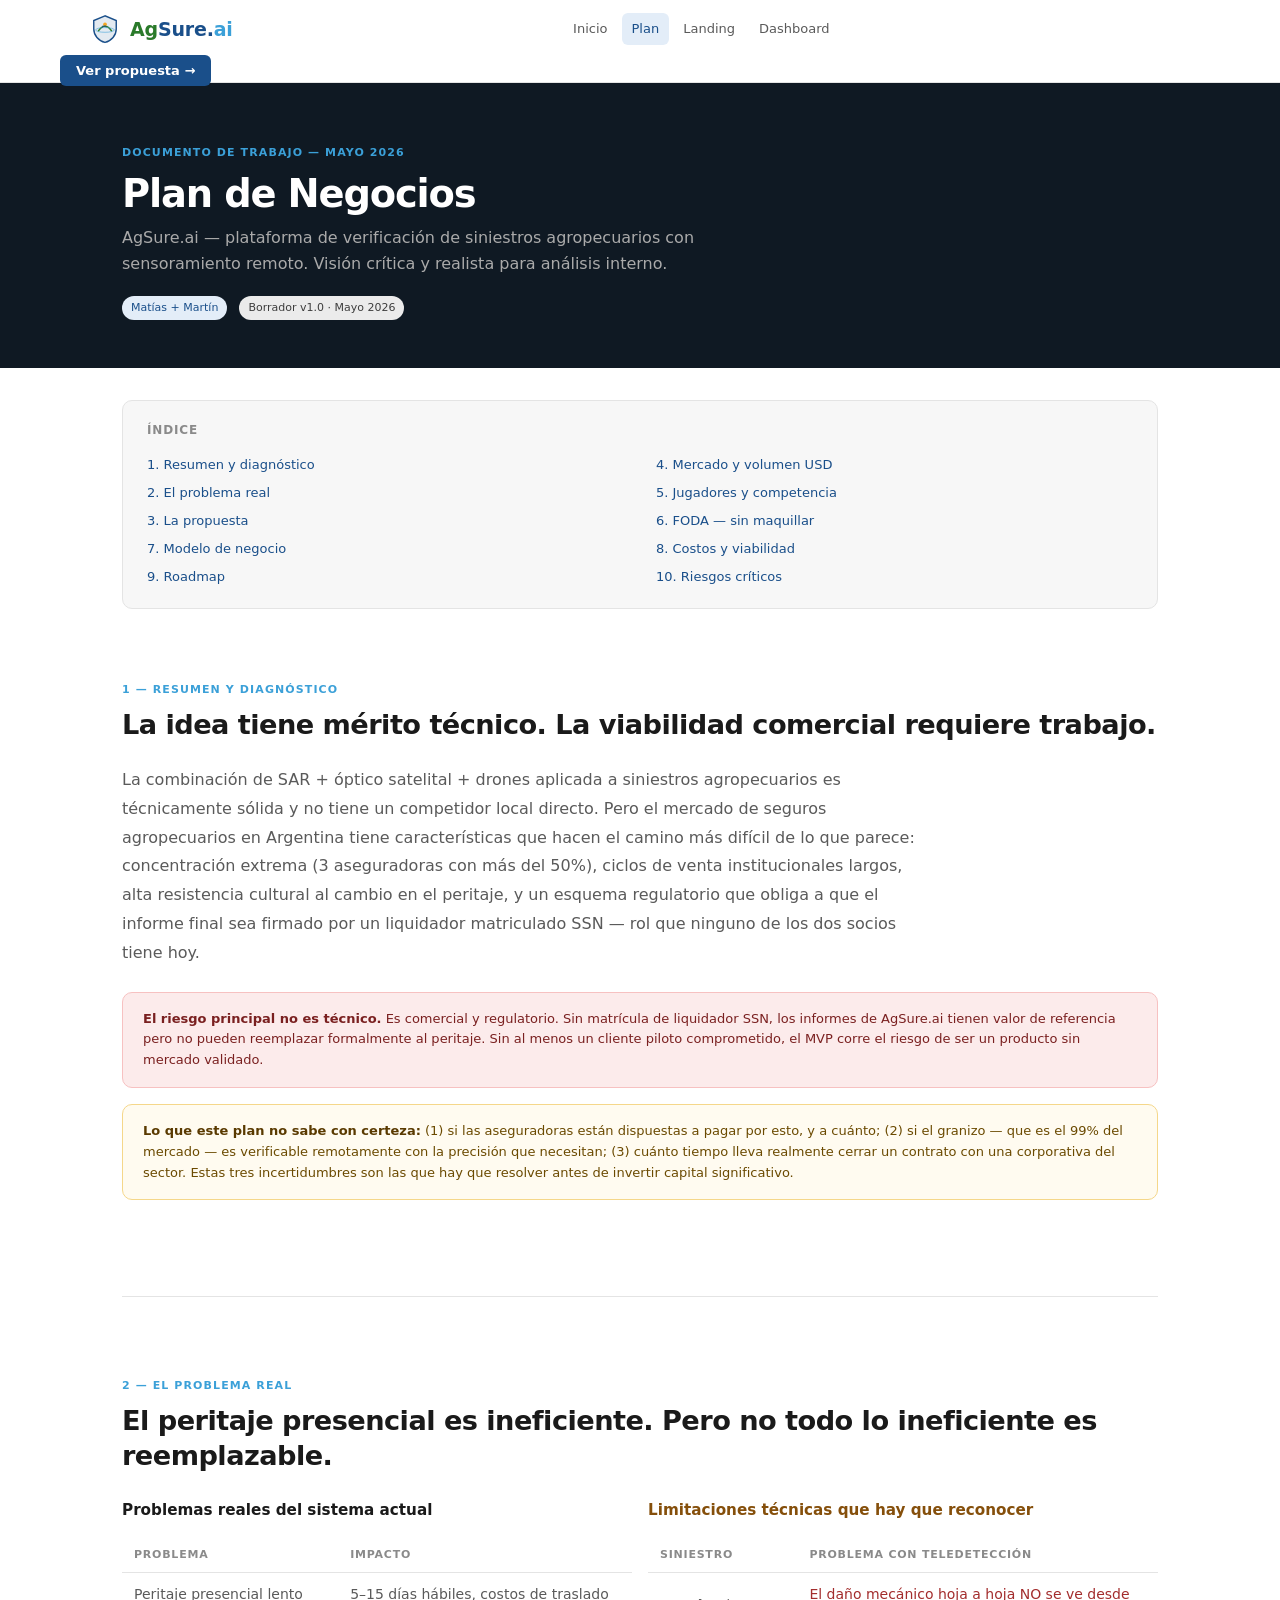
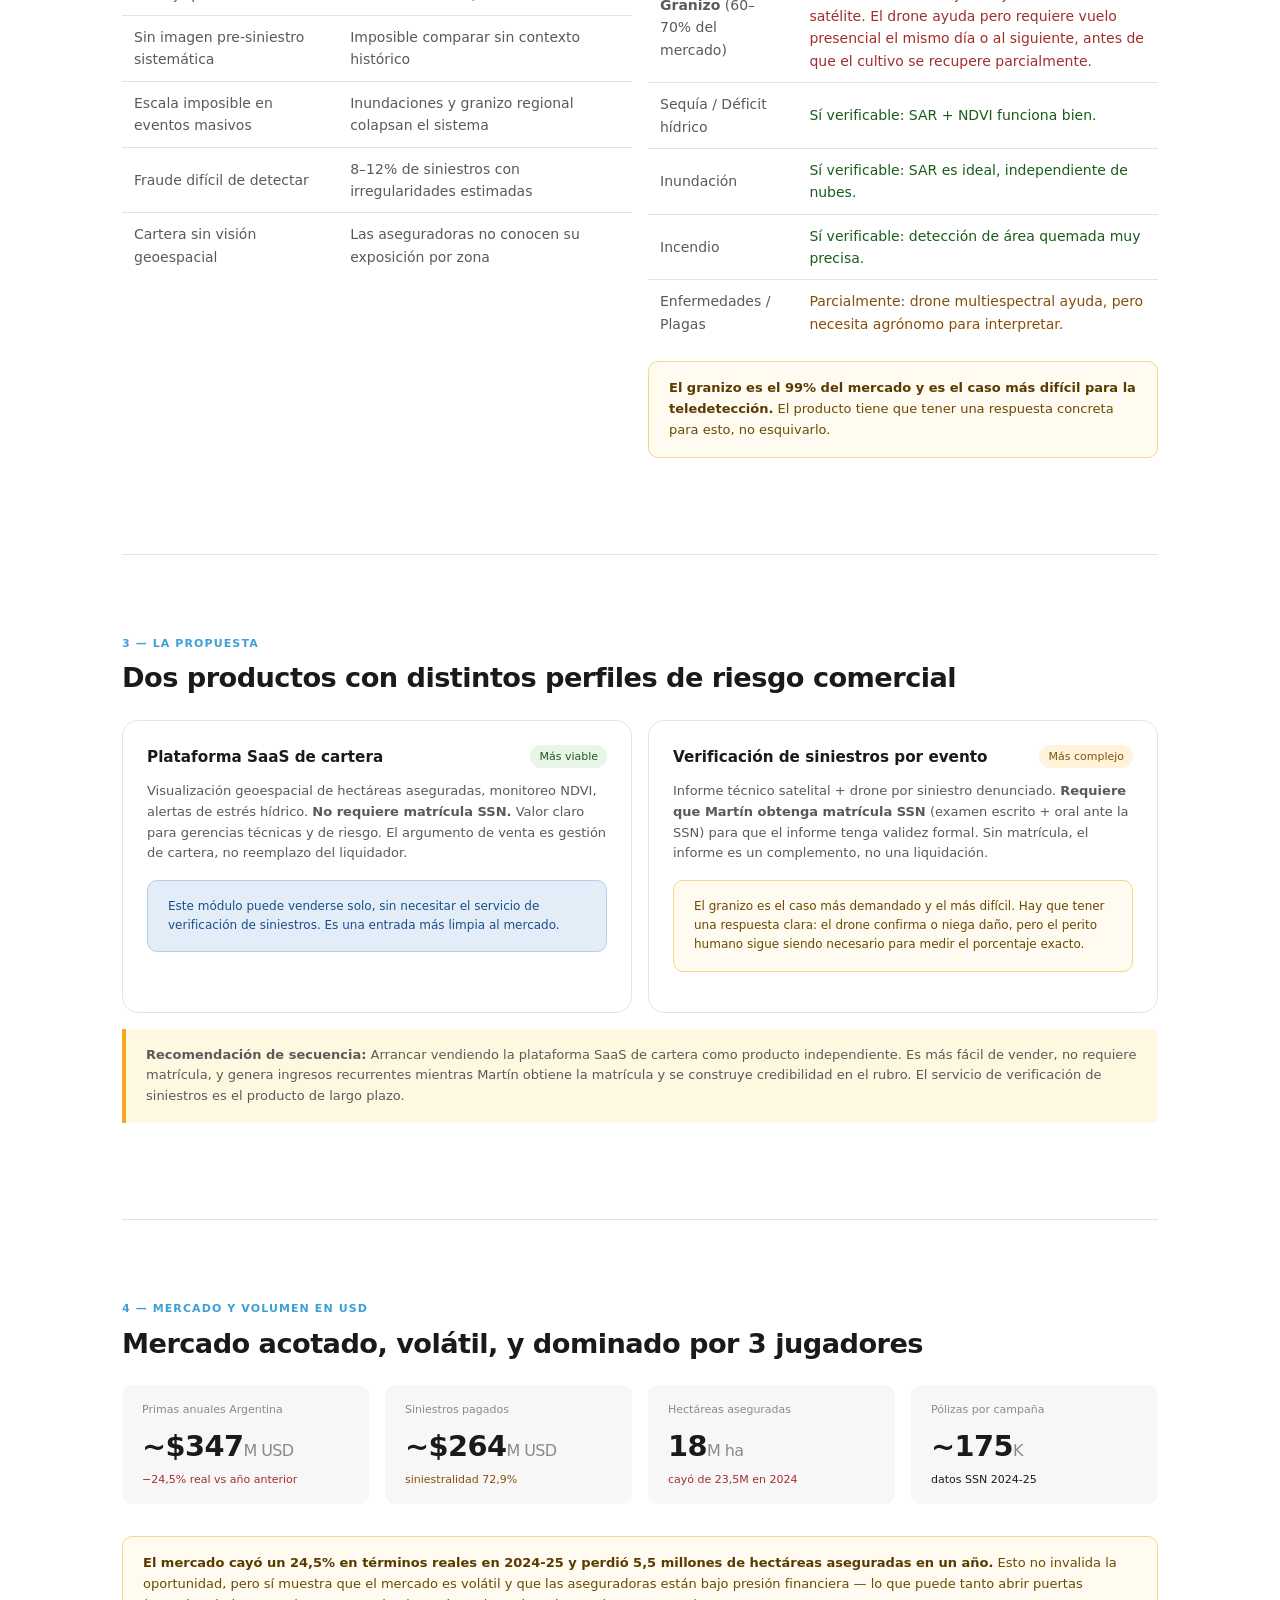
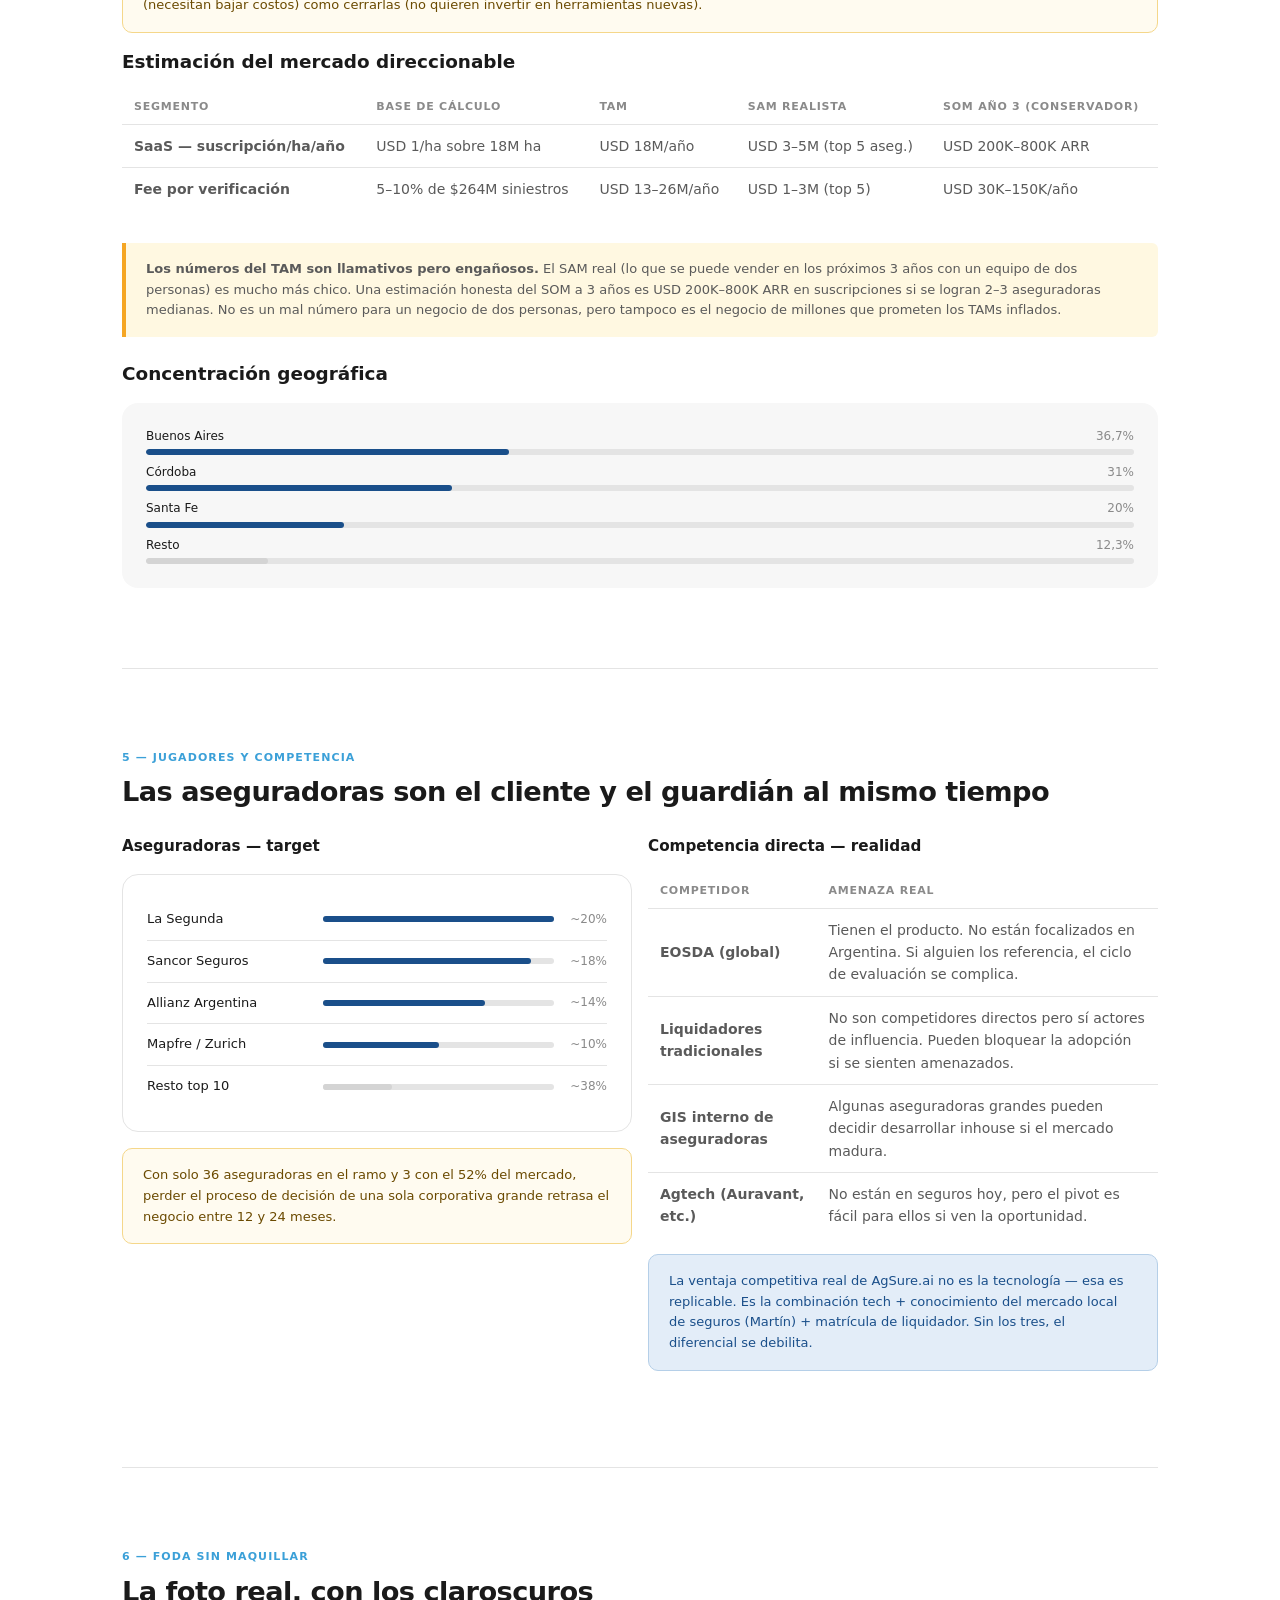
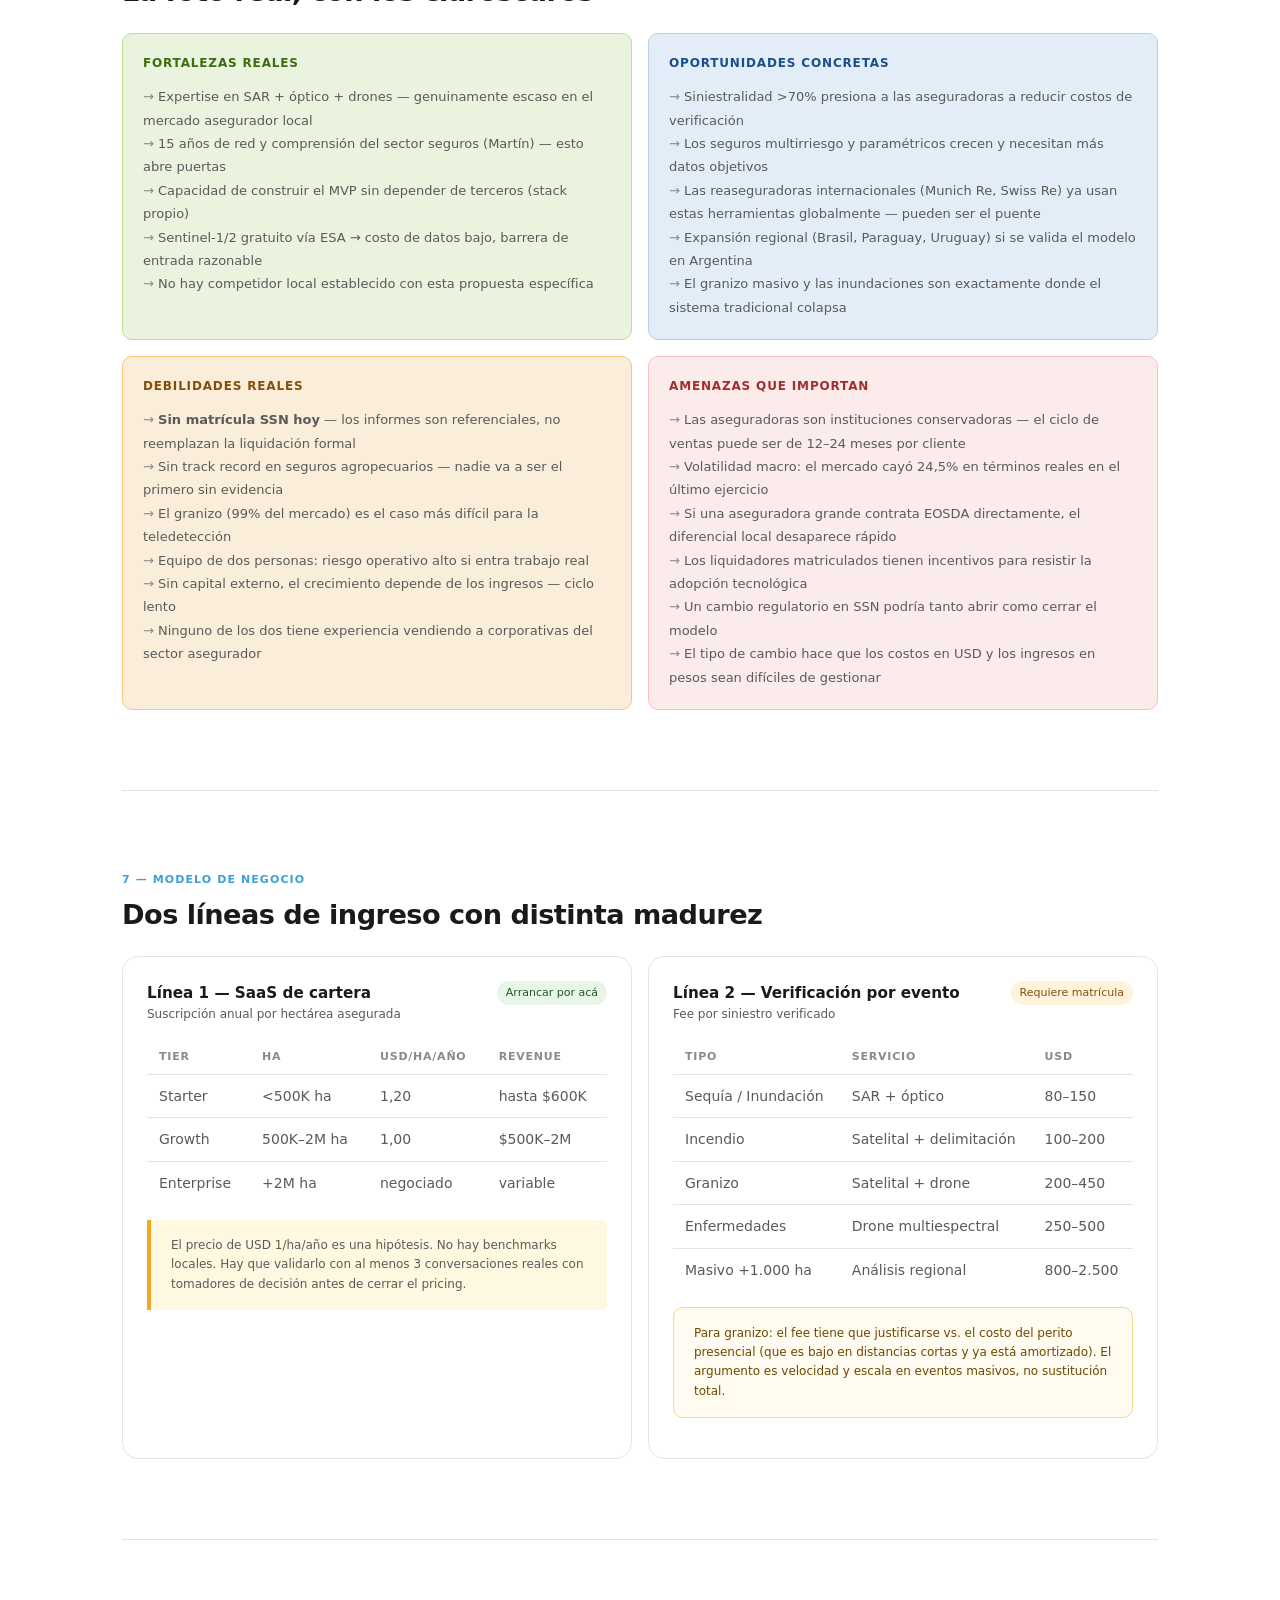
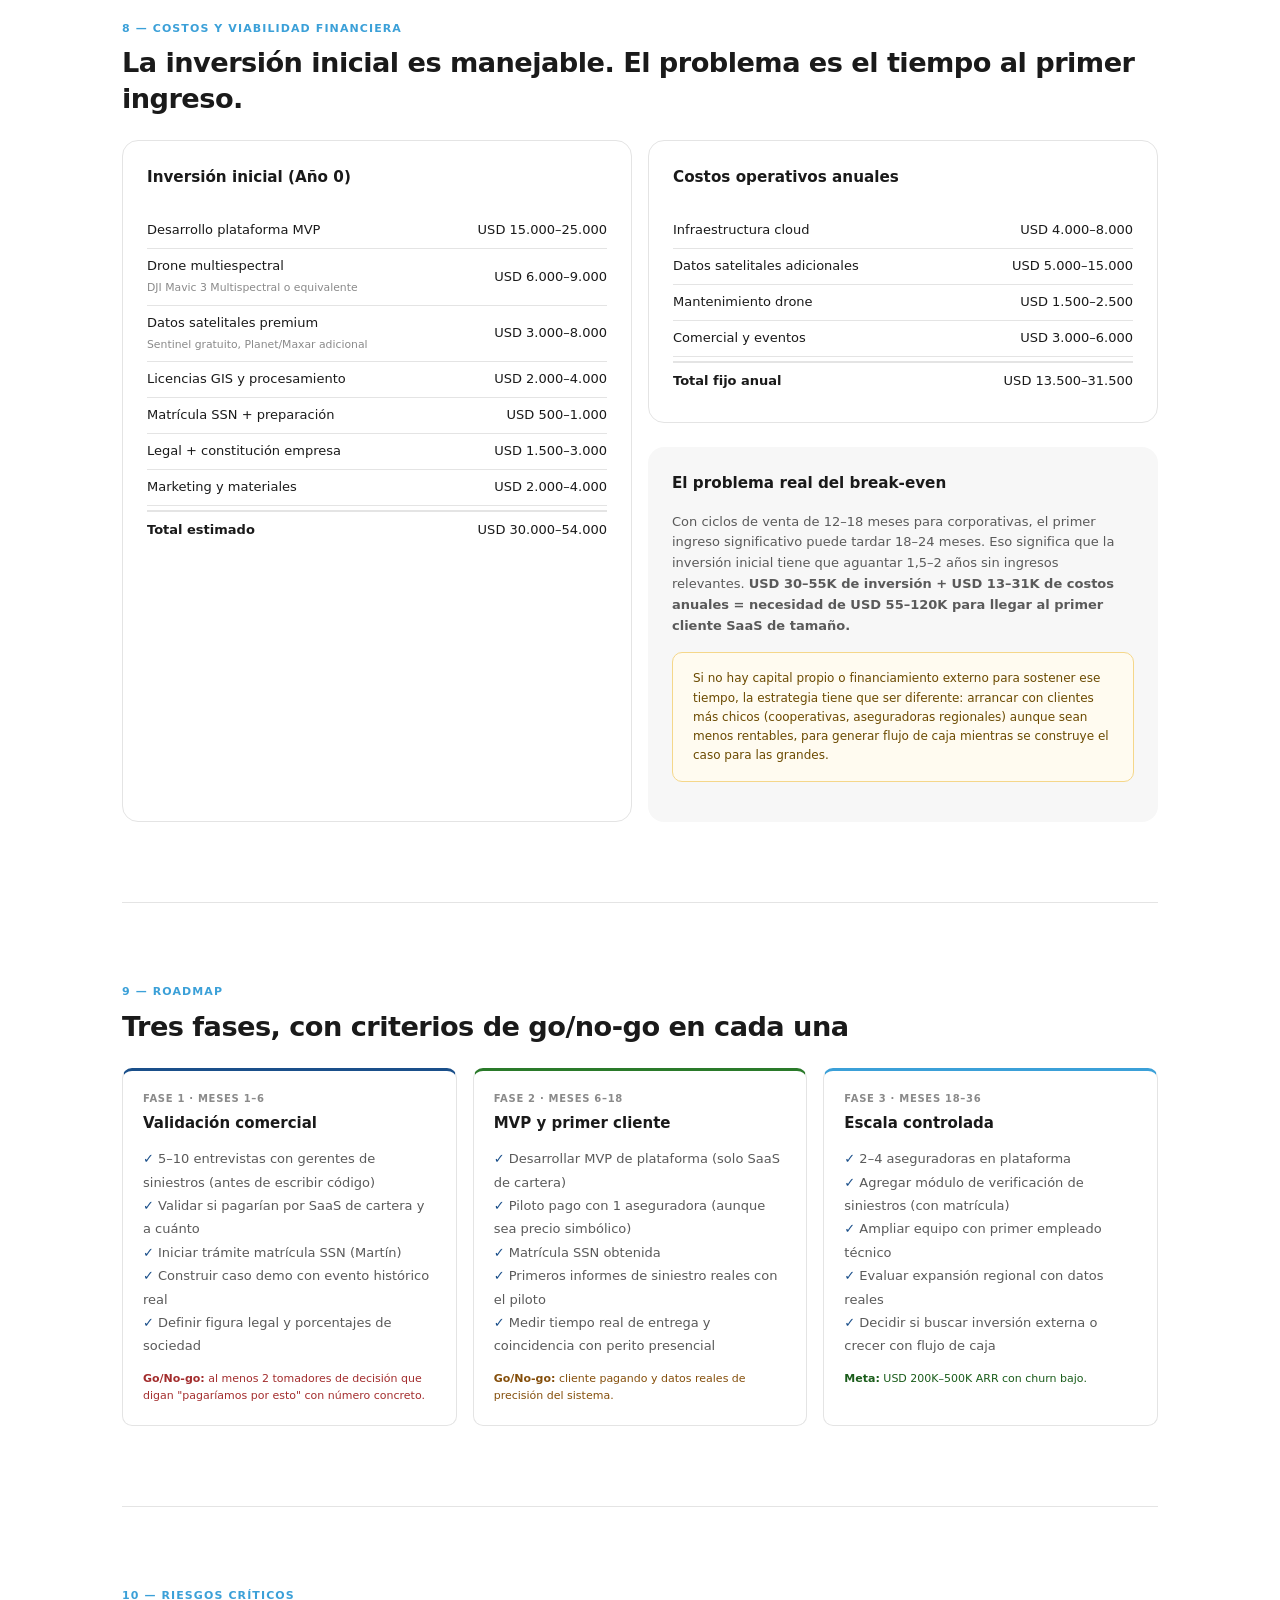
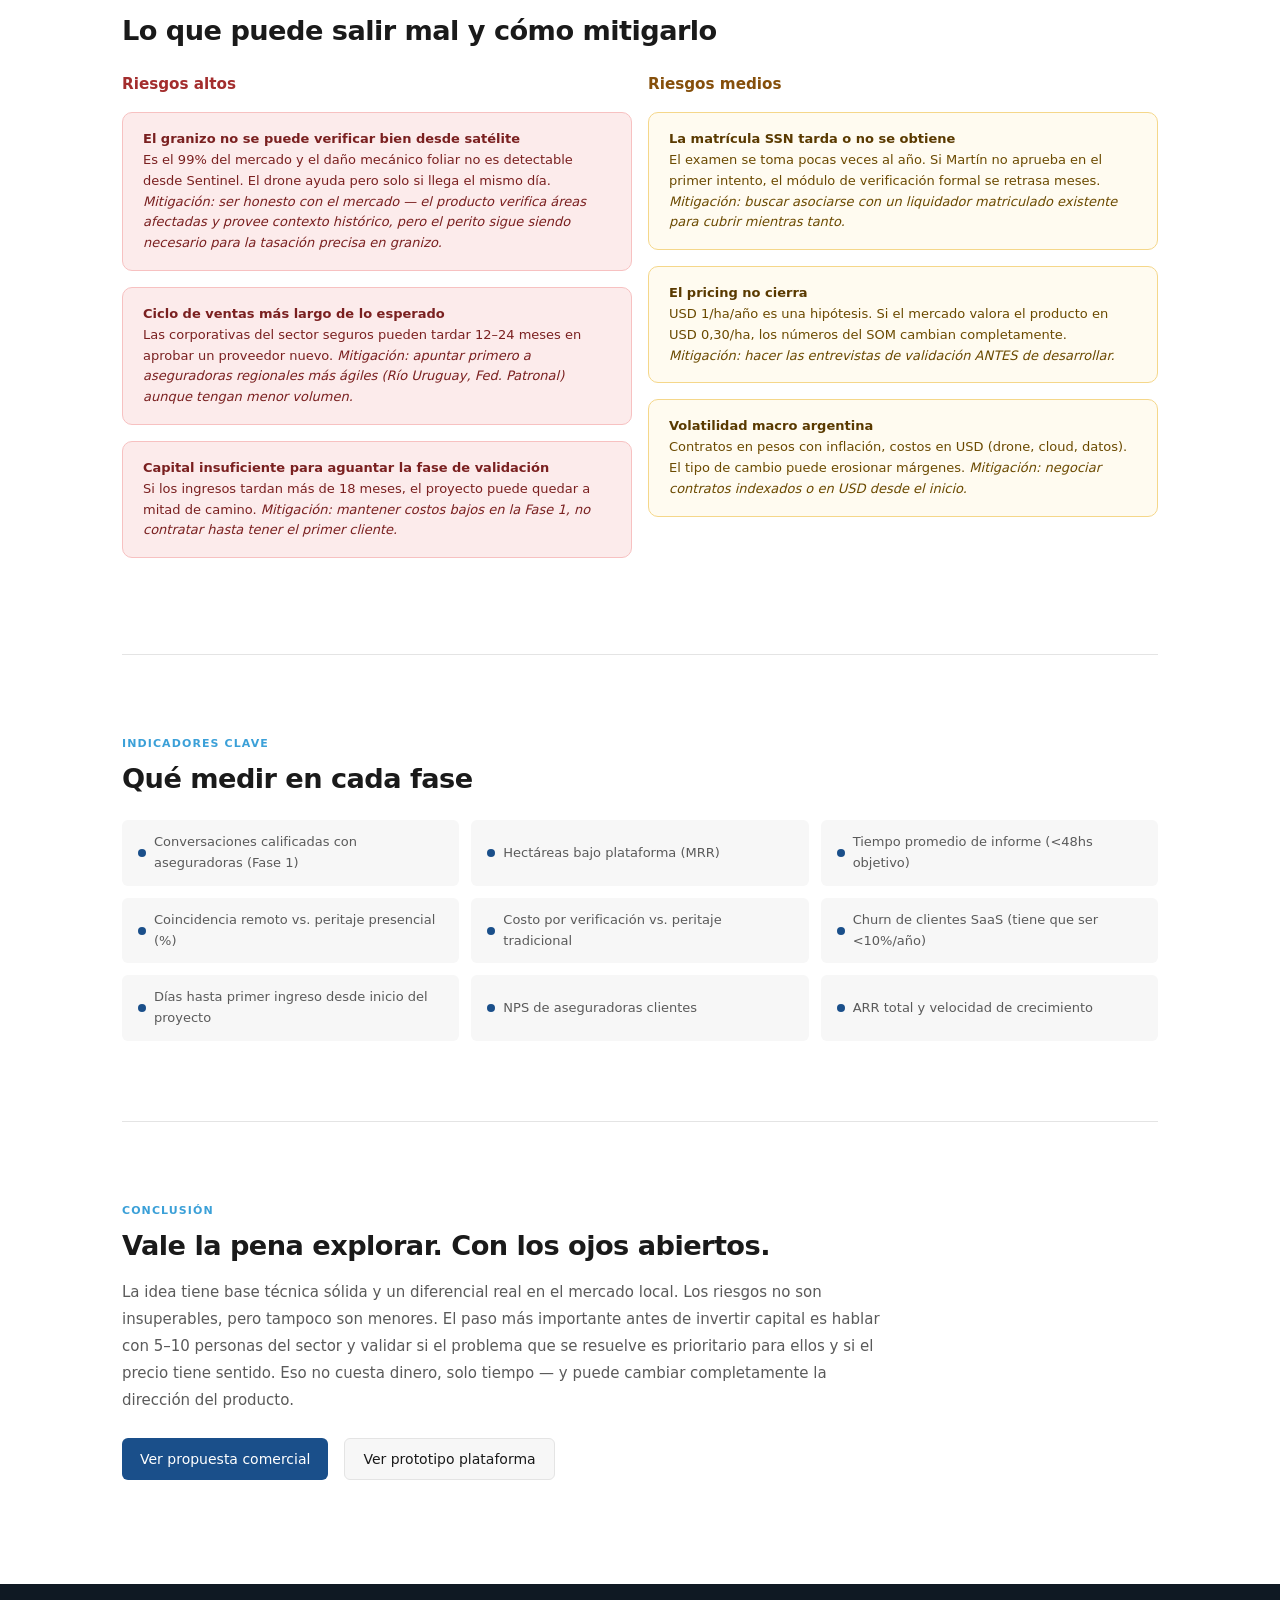
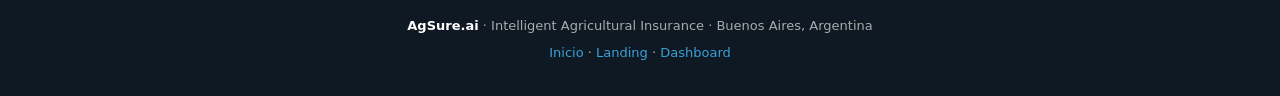
==== commit a9b7d1ce: "Add files via upload" ====
--- a/plan.html
+++ b/plan.html
@@ -7,6 +7,7 @@
   <link rel="stylesheet" href="style.css">
   <style>
     .hero-plan { background: var(--gray-900); color: #fff; padding: 3.5rem 0 3rem; }
+    .hero-plan p { color: #aaa; }
     .section-label { font-size: 11px; font-weight: 700; text-transform: uppercase; letter-spacing: 0.1em; color: var(--blue-bright); margin-bottom: 0.5rem; display: block; }
     .toc { background: var(--surface); border: 1px solid var(--border); border-radius: var(--radius-md); padding: 1.25rem 1.5rem; margin: 2rem 0; }
     .toc-title { font-size: 12px; font-weight: 700; text-transform: uppercase; letter-spacing: 0.07em; color: var(--text-muted); margin-bottom: 0.75rem; }
@@ -35,67 +36,12 @@
     .kpi-item { background: var(--surface); border-radius: var(--radius-sm); padding: 0.75rem 1rem; font-size: 13px; color: var(--text-secondary); display: flex; align-items: center; gap: 8px; }
     .kpi-dot { width: 8px; height: 8px; border-radius: 50%; background: var(--blue); flex-shrink: 0; }
     .warn-box { background: #FFFBF0; border: 1px solid #F5D78A; border-radius: var(--radius-md); padding: 1rem 1.25rem; font-size: 13px; color: #6B4A00; margin: 1rem 0; }
+    .warn-box strong { color: #5a3a00; }
     .danger-box { background: var(--red-50); border: 1px solid #F7C1C1; border-radius: var(--radius-md); padding: 1rem 1.25rem; font-size: 13px; color: #7A2020; margin: 1rem 0; }
     .info-box { background: var(--blue-50); border: 1px solid var(--blue-100); border-radius: var(--radius-md); padding: 1rem 1.25rem; font-size: 13px; color: var(--blue); margin: 1rem 0; }
     .critical-note { background: #FFF8E1; border-left: 4px solid #F5A623; padding: 1rem 1.25rem; border-radius: 0 var(--radius-sm) var(--radius-sm) 0; font-size: 13px; color: var(--text-secondary); margin: 1rem 0; line-height: 1.6; }
     .cta-links { display: flex; gap: 1rem; flex-wrap: wrap; margin-top: 1.5rem; }
-
-    /* Poliza cards */
-    .poliza-grid { display: grid; grid-template-columns: repeat(3,1fr); gap: 1rem; margin-top: 1rem; }
-    .poliza-card { border-radius: var(--radius-md); border: 1px solid var(--border); overflow: hidden; }
-    .poliza-header { padding: 0.85rem 1rem; font-size: 13px; font-weight: 700; color: #fff; }
-    .poliza-header.tipo1 { background: var(--blue); }
-    .poliza-header.tipo2 { background: var(--green); }
-    .poliza-header.tipo3 { background: #7C3AED; }
-    .poliza-body { padding: 1rem; font-size: 12px; color: var(--text-secondary); line-height: 1.7; }
-    .poliza-body strong { color: var(--text); display: block; margin-top: 0.5rem; margin-bottom: 2px; font-size: 11px; text-transform: uppercase; letter-spacing: 0.05em; }
-    .poliza-role { font-size: 11px; font-weight: 600; padding: 4px 10px; border-radius: 10px; display: inline-block; margin-top: 0.75rem; }
-    .role-blue { background: var(--blue-50); color: var(--blue); }
-    .role-green { background: var(--green-50); color: var(--green-600); }
-    .role-purple { background: #EDE9FE; color: #5B21B6; }
-
-    /* Formula box */
-    .formula-box { background: var(--gray-900); border-radius: var(--radius-md); padding: 1.25rem 1.5rem; margin: 1rem 0; font-family: 'Courier New', monospace; font-size: 13px; color: #E2E8F0; line-height: 1.9; }
-    .formula-box .comment { color: #64748B; }
-    .formula-box .highlight { color: #7DD3FC; font-weight: 600; }
-    .formula-box .result { color: #86EFAC; font-weight: 600; }
-
-    /* Fenologia table */
-    .fenol-table { width: 100%; border-collapse: collapse; font-size: 12px; margin-top: 0.5rem; }
-    .fenol-table th { background: var(--surface); font-size: 10px; font-weight: 700; text-transform: uppercase; padding: 6px 10px; border-bottom: 1px solid var(--border); text-align: left; color: var(--text-muted); }
-    .fenol-table td { padding: 7px 10px; border-bottom: 1px solid var(--border); }
-    .fenol-table tr:last-child td { border-bottom: none; }
-    .fenol-table tr:hover td { background: var(--surface); }
-    .damage-chip { display: inline-block; font-size: 10px; font-weight: 600; padding: 2px 8px; border-radius: 10px; }
-    .d-low  { background: #DCFCE7; color: #166534; }
-    .d-mid  { background: #FEF3C7; color: #92400E; }
-    .d-high { background: #FEE2E2; color: #991B1B; }
-    .d-crit { background: #4C0519; color: #FDA4AF; }
-    .fenol-critical td { font-weight: 600; }
-
-    /* GEE embed section */
-    .gee-section { background: var(--gray-900); border-radius: var(--radius-lg); overflow: hidden; margin-top: 1rem; }
-    .gee-topbar { background: #1a2535; padding: 10px 16px; display: flex; align-items: center; justify-content: space-between; border-bottom: 1px solid #2d3a4a; }
-    .gee-dots { display: flex; gap: 6px; }
-    .gee-dot { width: 10px; height: 10px; border-radius: 50%; }
-    .gee-title { font-size: 12px; color: #8A9BB0; font-family: monospace; }
-    .gee-iframe-wrap { position: relative; width: 100%; padding-bottom: 58%; background: #0d1520; }
-    .gee-iframe-wrap iframe { position: absolute; top: 0; left: 0; width: 100%; height: 100%; border: none; }
-    .gee-placeholder { position: absolute; top: 0; left: 0; width: 100%; height: 100%; display: flex; flex-direction: column; align-items: center; justify-content: center; gap: 1rem; }
-    .gee-placeholder-icon { font-size: 3rem; }
-    .gee-steps { display: grid; grid-template-columns: repeat(3,1fr); gap: 1rem; margin-top: 1rem; }
-    .gee-step { background: var(--surface); border-radius: var(--radius-md); padding: 1rem; border: 1px solid var(--border); }
-    .gee-step-num { width: 28px; height: 28px; border-radius: 50%; background: var(--blue); color: #fff; font-size: 12px; font-weight: 700; display: flex; align-items: center; justify-content: center; margin-bottom: 0.5rem; }
-    .gee-step h5 { font-size: 13px; margin-bottom: 0.25rem; }
-    .gee-step p { font-size: 12px; color: var(--text-muted); line-height: 1.5; }
-    .code-inline { font-family: monospace; font-size: 12px; background: var(--surface); border: 1px solid var(--border); padding: 2px 6px; border-radius: 4px; color: var(--blue); }
-
-    @media (max-width: 768px) {
-      .roadmap-row, .poliza-grid, .gee-steps { grid-template-columns: 1fr; }
-      .cost-table-section { grid-template-columns: 1fr; }
-      .kpi-grid { grid-template-columns: 1fr 1fr; }
-      .toc-list { grid-template-columns: 1fr; }
-    }
+    @media (max-width: 768px) { .roadmap-row { grid-template-columns: 1fr; } .cost-table-section { grid-template-columns: 1fr; } .kpi-grid { grid-template-columns: 1fr 1fr; } .toc-list { grid-template-columns: 1fr; } }
   </style>
 </head>
 <body>
@@ -103,14 +49,14 @@
 <nav class="topnav">
   <div class="topnav-inner">
     <a href="index.html" class="logo-mark">
-      <svg width="30" height="30" viewBox="0 0 32 32" fill="none"><path d="M16 2L4 7v9c0 6.6 5.1 12.8 12 14.3C22.9 28.8 28 22.6 28 16V7L16 2z" fill="#1A4F8A" opacity="0.12"/><path d="M16 2L4 7v9c0 6.6 5.1 12.8 12 14.3C22.9 28.8 28 22.6 28 16V7L16 2z" fill="none" stroke="#1A4F8A" stroke-width="1.5"/><path d="M9 18c2-3 4-5 7-5s5 2 7 5" stroke="#2A7A2A" stroke-width="1.5" stroke-linecap="round" fill="none"/><circle cx="16" cy="11" r="2" fill="#F5A623"/><ellipse cx="16" cy="17" rx="10" ry="2.5" fill="none" stroke="#3BA0D8" stroke-width="1" opacity="0.6"/></svg>
+      <svg width="30" height="30" viewBox="0 0 32 32" fill="none"><path d="M16 2L4 7v9c0 6.6 5.1 12.8 12 14.3C22.9 28.8 28 22.6 28 16V7L16 2z" fill="#1A4F8A" opacity="0.12"/><path d="M16 2L4 7v9c0 6.6 5.1 12.8 12 14.3C22.9 28.8 28 22.6 28 16V7L16 2z" fill="none" stroke="#1A4F8A" stroke-width="1.5"/><path d="M9 18c2-3 4-5 7-5s5 2 7 5" stroke="#2A7A2A" stroke-width="1.5" stroke-linecap="round" fill="none"/><circle cx="16" cy="11" r="2" fill="#F5A623"/><ellipse cx="16" cy="17" rx="10" ry="2.5" fill="none" stroke="#3BA0D8" stroke-width="1" opacity="0.6"/><path d="M13 14.5l1-2 1 1 1-1.5 1 2" fill="none" stroke="#1A4F8A" stroke-width="0.8" stroke-linecap="round" stroke-linejoin="round"/></svg>
       <div class="logo-wordmark"><span class="ag">Ag</span><span class="sure">Sure</span><span class="dot">.</span><span class="ai">ai</span></div>
     </a>
     <div class="nav-links">
       <a href="index.html" class="nav-link">Inicio</a>
       <a href="plan.html" class="nav-link active">Plan</a>
       <a href="landing.html" class="nav-link">Landing</a>
-      <a href="dashboard.html" class="nav-link">Dashboard</a>
+      <a href="dashboard.html" class="nav-link">Dashboard</div>
     </div>
     <a href="landing.html#contacto" class="nav-cta">Ver propuesta →</a>
   </div>
@@ -118,12 +64,12 @@
 
 <div class="hero-plan">
   <div class="container">
-    <span style="font-size:11px;font-weight:600;text-transform:uppercase;color:var(--blue-bright)">Documento de trabajo — Mayo 2026</span>
+    <span style="font-size:11px;font-weight:600;letter-spacing:0.1em;text-transform:uppercase;color:var(--blue-bright)">Documento de trabajo — Mayo 2026</span>
     <h1 style="color:#fff; margin:0.5rem 0">Plan de Negocios</h1>
-    <p style="font-size:1rem; max-width:620px; color:#aaa">AgSure.ai — plataforma de verificación de siniestros agropecuarios con sensoramiento remoto. Visión crítica y realista para análisis interno.</p>
+    <p style="font-size:1rem; max-width:620px">AgSure.ai — plataforma de verificación de siniestros agropecuarios con sensoramiento remoto. Visión crítica y realista para análisis interno.</p>
     <div style="display:flex; gap:0.75rem; margin-top:1.25rem; flex-wrap:wrap">
       <span class="badge badge-blue">Matías + Martín</span>
-      <span class="badge badge-gray">Borrador v1.1 · Mayo 2026</span>
+      <span class="badge badge-gray">Borrador v1.0 · Mayo 2026</span>
     </div>
   </div>
 </div>
@@ -134,30 +80,32 @@
     <div class="toc-title">Índice</div>
     <ul class="toc-list">
       <li><a href="#resumen">1. Resumen y diagnóstico</a></li>
-      <li><a href="#polizas">6. Anatomía de las pólizas</a></li>
+      <li><a href="#mercado">4. Mercado y volumen USD</a></li>
       <li><a href="#problema">2. El problema real</a></li>
-      <li><a href="#merma">7. De daño SAR a merma de producción</a></li>
+      <li><a href="#jugadores">5. Jugadores y competencia</a></li>
       <li><a href="#solucion">3. La propuesta</a></li>
-      <li><a href="#modelo">8. Modelo de negocio</a></li>
-      <li><a href="#mercado">4. Mercado y volumen USD</a></li>
-      <li><a href="#costos">9. Costos y viabilidad</a></li>
-      <li><a href="#foda">5. FODA sin maquillar</a></li>
-      <li><a href="#roadmap">10. Roadmap y riesgos</a></li>
-      <li><a href="#plataforma">11. Plataforma GEE — demo</a></li>
-      <li><a href="#kpis">12. KPIs</a></li>
+      <li><a href="#foda">6. FODA — sin maquillar</a></li>
+      <li><a href="#modelo">7. Modelo de negocio</a></li>
+      <li><a href="#costos">8. Costos y viabilidad</a></li>
+      <li><a href="#roadmap">9. Roadmap</a></li>
+      <li><a href="#riesgos">10. Riesgos críticos</a></li>
     </ul>
   </div>
 
-  <!-- 1. RESUMEN -->
+  <!-- 1. RESUMEN CRITICO -->
   <div class="section-sm" id="resumen">
     <span class="section-label">1 — Resumen y diagnóstico</span>
     <h2 class="mb-3">La idea tiene mérito técnico. La viabilidad comercial requiere trabajo.</h2>
-    <p style="font-size:1rem; max-width:800px; line-height:1.8" class="mb-3">La combinación de SAR + óptico satelital + drones aplicada a siniestros agropecuarios es técnicamente sólida y no tiene un competidor local directo. Pero el mercado tiene barreras que hacen el camino más difícil de lo que parece: concentración extrema (3 aseguradoras con más del 50%), ciclos de venta institucionales largos, y un esquema regulatorio que obliga a que el informe final sea firmado por un liquidador matriculado SSN.</p>
+    <p style="font-size:1rem; max-width:800px; line-height:1.8" class="mb-3">
+      La combinación de SAR + óptico satelital + drones aplicada a siniestros agropecuarios es técnicamente sólida y no tiene un competidor local directo. Pero el mercado de seguros agropecuarios en Argentina tiene características que hacen el camino más difícil de lo que parece: concentración extrema (3 aseguradoras con más del 50%), ciclos de venta institucionales largos, alta resistencia cultural al cambio en el peritaje, y un esquema regulatorio que obliga a que el informe final sea firmado por un liquidador matriculado SSN — rol que ninguno de los dos socios tiene hoy.
+    </p>
+
     <div class="danger-box">
-      <strong>El riesgo principal no es técnico.</strong> Es comercial y regulatorio. Sin matrícula de liquidador SSN, los informes son referenciales. Sin al menos un cliente piloto comprometido, el MVP corre el riesgo de ser un producto sin mercado validado.
-    </div>
+      <strong>El riesgo principal no es técnico.</strong> Es comercial y regulatorio. Sin matrícula de liquidador SSN, los informes de AgSure.ai tienen valor de referencia pero no pueden reemplazar formalmente al peritaje. Sin al menos un cliente piloto comprometido, el MVP corre el riesgo de ser un producto sin mercado validado.
+    </div>
+
     <div class="warn-box mt-2">
-      <strong>Lo que este plan no sabe con certeza:</strong> (1) si las aseguradoras pagarían por esto y a cuánto; (2) si el granizo — que es el 99% del mercado — es verificable remotamente con la precisión que necesitan; (3) cuánto tiempo lleva cerrar un contrato con una corporativa del sector. Estas tres incertidumbres son las que hay que resolver antes de invertir capital significativo.
+      <strong>Lo que este plan no sabe con certeza:</strong> (1) si las aseguradoras están dispuestas a pagar por esto, y a cuánto; (2) si el granizo — que es el 99% del mercado — es verificable remotamente con la precisión que necesitan; (3) cuánto tiempo lleva realmente cerrar un contrato con una corporativa del sector. Estas tres incertidumbres son las que hay que resolver antes de invertir capital significativo.
     </div>
   </div>
 
@@ -166,33 +114,37 @@
   <!-- 2. PROBLEMA -->
   <div class="section-sm" id="problema">
     <span class="section-label">2 — El problema real</span>
-    <h2 class="mb-3">El peritaje presencial es ineficiente. No todo es reemplazable.</h2>
+    <h2 class="mb-3">El peritaje presencial es ineficiente. Pero no todo lo ineficiente es reemplazable.</h2>
+
     <div class="grid-2 mt-3">
       <div>
-        <h4 class="mb-2">Problemas del sistema actual</h4>
+        <h4 class="mb-2">Problemas reales del sistema actual</h4>
         <table>
           <thead><tr><th>Problema</th><th>Impacto</th></tr></thead>
           <tbody>
-            <tr><td>Peritaje 100% presencial</td><td>5–15 días hábiles, costos de traslado altos</td></tr>
+            <tr><td>Peritaje presencial lento</td><td>5–15 días hábiles, costos de traslado</td></tr>
             <tr><td>Sin imagen pre-siniestro sistemática</td><td>Imposible comparar sin contexto histórico</td></tr>
             <tr><td>Escala imposible en eventos masivos</td><td>Inundaciones y granizo regional colapsan el sistema</td></tr>
-            <tr><td>Fraude difícil de detectar</td><td>8–12% de siniestros con irregularidades</td></tr>
-            <tr><td>Sin visión geoespacial de cartera</td><td>Las aseguradoras no conocen su exposición por zona</td></tr>
+            <tr><td>Fraude difícil de detectar</td><td>8–12% de siniestros con irregularidades estimadas</td></tr>
+            <tr><td>Cartera sin visión geoespacial</td><td>Las aseguradoras no conocen su exposición por zona</td></tr>
           </tbody>
         </table>
       </div>
       <div>
-        <h4 class="mb-2" style="color:var(--earth)">Limitaciones técnicas — honestidad necesaria</h4>
+        <h4 class="mb-2" style="color:var(--earth)">Limitaciones técnicas que hay que reconocer</h4>
         <table>
-          <thead><tr><th>Siniestro</th><th>Detección remota</th></tr></thead>
+          <thead><tr><th>Siniestro</th><th>Problema con teledetección</th></tr></thead>
           <tbody>
-            <tr><td><strong>Granizo</strong> (99% del mercado)</td><td><span class="damage-chip d-mid">Parcial</span> Daño mecánico foliar no visible desde satélite. El drone cierra el círculo pero requiere vuelo en 24–48hs.</td></tr>
-            <tr><td>Sequía / Déficit hídrico</td><td><span class="damage-chip d-low">Sí</span> SAR + NDVI funciona muy bien.</td></tr>
-            <tr><td>Inundación</td><td><span class="damage-chip d-low">Sí</span> SAR es ideal, penetra nubes.</td></tr>
-            <tr><td>Incendio</td><td><span class="damage-chip d-low">Sí</span> Área quemada muy precisa.</td></tr>
-            <tr><td>Enfermedades / Plagas</td><td><span class="damage-chip d-mid">Parcial</span> Drone multiespectral + agrónomo.</td></tr>
+            <tr><td><strong>Granizo</strong> (60–70% del mercado)</td><td style="color:var(--red)">El daño mecánico hoja a hoja NO se ve desde satélite. El drone ayuda pero requiere vuelo presencial el mismo día o al siguiente, antes de que el cultivo se recupere parcialmente.</td></tr>
+            <tr><td>Sequía / Déficit hídrico</td><td style="color:var(--green-600)">Sí verificable: SAR + NDVI funciona bien.</td></tr>
+            <tr><td>Inundación</td><td style="color:var(--green-600)">Sí verificable: SAR es ideal, independiente de nubes.</td></tr>
+            <tr><td>Incendio</td><td style="color:var(--green-600)">Sí verificable: detección de área quemada muy precisa.</td></tr>
+            <tr><td>Enfermedades / Plagas</td><td style="color:var(--earth)">Parcialmente: drone multiespectral ayuda, pero necesita agrónomo para interpretar.</td></tr>
           </tbody>
         </table>
+        <div class="warn-box mt-2">
+          <strong>El granizo es el 99% del mercado y es el caso más difícil para la teledetección.</strong> El producto tiene que tener una respuesta concreta para esto, no esquivarlo.
+        </div>
       </div>
     </div>
   </div>
@@ -205,17 +157,25 @@
     <h2 class="mb-3">Dos productos con distintos perfiles de riesgo comercial</h2>
     <div class="grid-2 mt-3">
       <div class="card">
-        <div class="flex-between mb-2"><h4>Plataforma SaaS de cartera</h4><span class="badge badge-green">Más viable</span></div>
-        <p style="font-size:13px;line-height:1.6">Visualización geoespacial, monitoreo NDVI, alertas. <strong>No requiere matrícula SSN.</strong> Argumento de venta: gestión de cartera y reducción de fraude, no reemplazo del liquidador.</p>
-        <div class="info-box mt-2" style="font-size:12px">Este módulo puede venderse solo. Es la entrada más limpia al mercado y genera ARR desde el inicio.</div>
+        <div style="display:flex;justify-content:space-between;align-items:flex-start;margin-bottom:0.75rem">
+          <h4>Plataforma SaaS de cartera</h4>
+          <span class="badge badge-green">Más viable</span>
+        </div>
+        <p style="font-size:13px;line-height:1.6">Visualización geoespacial de hectáreas aseguradas, monitoreo NDVI, alertas de estrés hídrico. <strong>No requiere matrícula SSN.</strong> Valor claro para gerencias técnicas y de riesgo. El argumento de venta es gestión de cartera, no reemplazo del liquidador.</p>
+        <div class="info-box mt-2" style="font-size:12px">Este módulo puede venderse solo, sin necesitar el servicio de verificación de siniestros. Es una entrada más limpia al mercado.</div>
       </div>
       <div class="card">
-        <div class="flex-between mb-2"><h4>Verificación de siniestros por evento</h4><span class="badge badge-amber">Requiere matrícula</span></div>
-        <p style="font-size:13px;line-height:1.6">Informe técnico satelital + drone por siniestro. <strong>Requiere matrícula SSN de Martín</strong> para validez formal. Sin matrícula, el informe es complemento, no liquidación.</p>
-        <div class="warn-box mt-2" style="font-size:12px">El granizo es el caso más demandado y el más difícil. El drone confirma el daño pero el perito sigue siendo necesario para tasación exacta en muchos casos.</div>
-      </div>
-    </div>
-    <div class="critical-note mt-3"><strong>Secuencia recomendada:</strong> Arrancar con el SaaS de cartera. Más fácil de vender, no requiere matrícula, genera ingresos recurrentes mientras Martín obtiene la matrícula y se construye credibilidad.</div>
+        <div style="display:flex;justify-content:space-between;align-items:flex-start;margin-bottom:0.75rem">
+          <h4>Verificación de siniestros por evento</h4>
+          <span class="badge badge-amber">Más complejo</span>
+        </div>
+        <p style="font-size:13px;line-height:1.6">Informe técnico satelital + drone por siniestro denunciado. <strong>Requiere que Martín obtenga matrícula SSN</strong> (examen escrito + oral ante la SSN) para que el informe tenga validez formal. Sin matrícula, el informe es un complemento, no una liquidación.</p>
+        <div class="warn-box mt-2" style="font-size:12px">El granizo es el caso más demandado y el más difícil. Hay que tener una respuesta clara: el drone confirma o niega daño, pero el perito humano sigue siendo necesario para medir el porcentaje exacto.</div>
+      </div>
+    </div>
+    <div class="critical-note mt-3">
+      <strong>Recomendación de secuencia:</strong> Arrancar vendiendo la plataforma SaaS de cartera como producto independiente. Es más fácil de vender, no requiere matrícula, y genera ingresos recurrentes mientras Martín obtiene la matrícula y se construye credibilidad en el rubro. El servicio de verificación de siniestros es el producto de largo plazo.
+    </div>
   </div>
 
   <hr class="divider">
@@ -223,278 +183,203 @@
   <!-- 4. MERCADO -->
   <div class="section-sm" id="mercado">
     <span class="section-label">4 — Mercado y volumen en USD</span>
-    <h2 class="mb-3">Mercado acotado, volátil, dominado por 3 jugadores</h2>
+    <h2 class="mb-3">Mercado acotado, volátil, y dominado por 3 jugadores</h2>
+
     <div class="grid-4 mt-3 mb-4">
-      <div class="metric-card"><div class="metric-label">Primas anuales Argentina</div><div class="metric-value">~$347<span>M USD</span></div><div class="metric-delta delta-neg">−24,5% real vs. año anterior</div></div>
-      <div class="metric-card"><div class="metric-label">Siniestros pagados</div><div class="metric-value">~$264<span>M USD</span></div><div class="metric-delta delta-warn">siniestralidad 72,9%</div></div>
-      <div class="metric-card"><div class="metric-label">Hectáreas aseguradas</div><div class="metric-value">18<span>M ha</span></div><div class="metric-delta delta-neg">cayó de 23,5M en 2024</div></div>
-      <div class="metric-card"><div class="metric-label">Pólizas por campaña</div><div class="metric-value">~175<span>K</span></div><div class="metric-delta">datos SSN 2024-25</div></div>
-    </div>
-    <table class="mb-3">
-      <thead><tr><th>Segmento</th><th>TAM</th><th>SAM realista</th><th>SOM año 3 (conservador)</th></tr></thead>
+      <div class="metric-card">
+        <div class="metric-label">Primas anuales Argentina</div>
+        <div class="metric-value">~$347<span>M USD</span></div>
+        <div class="metric-delta delta-neg">−24,5% real vs año anterior</div>
+      </div>
+      <div class="metric-card">
+        <div class="metric-label">Siniestros pagados</div>
+        <div class="metric-value">~$264<span>M USD</span></div>
+        <div class="metric-delta delta-warn">siniestralidad 72,9%</div>
+      </div>
+      <div class="metric-card">
+        <div class="metric-label">Hectáreas aseguradas</div>
+        <div class="metric-value">18<span>M ha</span></div>
+        <div class="metric-delta delta-neg">cayó de 23,5M en 2024</div>
+      </div>
+      <div class="metric-card">
+        <div class="metric-label">Pólizas por campaña</div>
+        <div class="metric-value">~175<span>K</span></div>
+        <div class="metric-delta">datos SSN 2024-25</div>
+      </div>
+    </div>
+
+    <div class="warn-box mb-3">
+      <strong>El mercado cayó un 24,5% en términos reales en 2024-25 y perdió 5,5 millones de hectáreas aseguradas en un año.</strong> Esto no invalida la oportunidad, pero sí muestra que el mercado es volátil y que las aseguradoras están bajo presión financiera — lo que puede tanto abrir puertas (necesitan bajar costos) como cerrarlas (no quieren invertir en herramientas nuevas).
+    </div>
+
+    <h3 class="mb-2">Estimación del mercado direccionable</h3>
+    <table class="mb-4">
+      <thead><tr><th>Segmento</th><th>Base de cálculo</th><th>TAM</th><th>SAM realista</th><th>SOM año 3 (conservador)</th></tr></thead>
       <tbody>
-        <tr><td><strong>SaaS — suscripción/ha/año</strong></td><td>USD 18M/año</td><td>USD 3–5M (top 5 aseg.)</td><td>USD 200K–800K ARR</td></tr>
-        <tr><td><strong>Fee por verificación</strong></td><td>USD 13–26M/año</td><td>USD 1–3M</td><td>USD 30K–150K/año</td></tr>
+        <tr><td><strong>SaaS — suscripción/ha/año</strong></td><td>USD 1/ha sobre 18M ha</td><td>USD 18M/año</td><td>USD 3–5M (top 5 aseg.)</td><td>USD 200K–800K ARR</td></tr>
+        <tr><td><strong>Fee por verificación</strong></td><td>5–10% de $264M siniestros</td><td>USD 13–26M/año</td><td>USD 1–3M (top 5)</td><td>USD 30K–150K/año</td></tr>
       </tbody>
     </table>
-    <div class="critical-note">El SOM honesto a 3 años es USD 200K–800K ARR. No millones. Con un equipo de dos personas y ciclos de venta corporativos, eso es realista y no es un mal número.</div>
-  </div>
-
-  <hr class="divider">
-
-  <!-- 5. FODA -->
+
+    <div class="critical-note">
+      <strong>Los números del TAM son llamativos pero engañosos.</strong> El SAM real (lo que se puede vender en los próximos 3 años con un equipo de dos personas) es mucho más chico. Una estimación honesta del SOM a 3 años es USD 200K–800K ARR en suscripciones si se logran 2–3 aseguradoras medianas. No es un mal número para un negocio de dos personas, pero tampoco es el negocio de millones que prometen los TAMs inflados.
+    </div>
+
+    <h3 class="mb-2 mt-3">Concentración geográfica</h3>
+    <div class="card-surface">
+      <div style="display:flex; flex-direction:column; gap:8px">
+        <div><div style="display:flex; justify-content:space-between; font-size:12px; margin-bottom:3px"><span>Buenos Aires</span><span style="color:var(--text-muted)">36,7%</span></div><div class="progress-bar-track"><div class="progress-bar-fill" style="width:36.7%"></div></div></div>
+        <div><div style="display:flex; justify-content:space-between; font-size:12px; margin-bottom:3px"><span>Córdoba</span><span style="color:var(--text-muted)">31%</span></div><div class="progress-bar-track"><div class="progress-bar-fill" style="width:31%"></div></div></div>
+        <div><div style="display:flex; justify-content:space-between; font-size:12px; margin-bottom:3px"><span>Santa Fe</span><span style="color:var(--text-muted)">20%</span></div><div class="progress-bar-track"><div class="progress-bar-fill" style="width:20%"></div></div></div>
+        <div><div style="display:flex; justify-content:space-between; font-size:12px; margin-bottom:3px"><span>Resto</span><span style="color:var(--text-muted)">12,3%</span></div><div class="progress-bar-track"><div class="progress-bar-fill" style="width:12.3%; background:var(--gray-200)"></div></div></div>
+      </div>
+    </div>
+  </div>
+
+  <hr class="divider">
+
+  <!-- 5. JUGADORES -->
+  <div class="section-sm" id="jugadores">
+    <span class="section-label">5 — Jugadores y competencia</span>
+    <h2 class="mb-3">Las aseguradoras son el cliente y el guardián al mismo tiempo</h2>
+    <div class="grid-2 mt-3">
+      <div>
+        <h4 class="mb-2">Aseguradoras — target</h4>
+        <div class="card">
+          <div class="competitor-row"><span style="font-size:13px;min-width:160px">La Segunda</span><div class="bar-track"><div class="bar-fill" style="width:100%"></div></div><span style="font-size:12px;color:var(--text-muted)">~20%</span></div>
+          <div class="competitor-row"><span style="font-size:13px;min-width:160px">Sancor Seguros</span><div class="bar-track"><div class="bar-fill" style="width:90%"></div></div><span style="font-size:12px;color:var(--text-muted)">~18%</span></div>
+          <div class="competitor-row"><span style="font-size:13px;min-width:160px">Allianz Argentina</span><div class="bar-track"><div class="bar-fill" style="width:70%"></div></div><span style="font-size:12px;color:var(--text-muted)">~14%</span></div>
+          <div class="competitor-row"><span style="font-size:13px;min-width:160px">Mapfre / Zurich</span><div class="bar-track"><div class="bar-fill" style="width:50%"></div></div><span style="font-size:12px;color:var(--text-muted)">~10%</span></div>
+          <div class="competitor-row"><span style="font-size:13px;min-width:160px">Resto top 10</span><div class="bar-track"><div class="bar-fill" style="width:30%;background:var(--gray-200)"></div></div><span style="font-size:12px;color:var(--text-muted)">~38%</span></div>
+        </div>
+        <div class="warn-box mt-2">Con solo 36 aseguradoras en el ramo y 3 con el 52% del mercado, perder el proceso de decisión de una sola corporativa grande retrasa el negocio entre 12 y 24 meses.</div>
+      </div>
+      <div>
+        <h4 class="mb-2">Competencia directa — realidad</h4>
+        <table>
+          <thead><tr><th>Competidor</th><th>Amenaza real</th></tr></thead>
+          <tbody>
+            <tr><td><strong>EOSDA (global)</strong></td><td>Tienen el producto. No están focalizados en Argentina. Si alguien los referencia, el ciclo de evaluación se complica.</td></tr>
+            <tr><td><strong>Liquidadores tradicionales</strong></td><td>No son competidores directos pero sí actores de influencia. Pueden bloquear la adopción si se sienten amenazados.</td></tr>
+            <tr><td><strong>GIS interno de aseguradoras</strong></td><td>Algunas aseguradoras grandes pueden decidir desarrollar inhouse si el mercado madura.</td></tr>
+            <tr><td><strong>Agtech (Auravant, etc.)</strong></td><td>No están en seguros hoy, pero el pivot es fácil para ellos si ven la oportunidad.</td></tr>
+          </tbody>
+        </table>
+        <div class="info-box mt-2">La ventaja competitiva real de AgSure.ai no es la tecnología — esa es replicable. Es la combinación tech + conocimiento del mercado local de seguros (Martín) + matrícula de liquidador. Sin los tres, el diferencial se debilita.</div>
+      </div>
+    </div>
+  </div>
+
+  <hr class="divider">
+
+  <!-- 6. FODA -->
   <div class="section-sm" id="foda">
-    <span class="section-label">5 — FODA sin maquillar</span>
+    <span class="section-label">6 — FODA sin maquillar</span>
     <h2 class="mb-3">La foto real, con los claroscuros</h2>
     <div class="foda-grid mt-3">
       <div class="foda-card foda-f">
         <div class="foda-title">Fortalezas reales</div>
         <ul class="foda-list">
-          <li>Expertise SAR + óptico + drones — escaso en el mercado asegurador local</li>
-          <li>15 años de red en seguros (Martín)</li>
-          <li>Stack full-stack propio — sin dependencia de terceros para el MVP</li>
-          <li>Sentinel-1/2 gratuito (ESA) → costo de datos bajo</li>
-          <li>Sin competidor directo local con esta propuesta específica</li>
+          <li>Expertise en SAR + óptico + drones — genuinamente escaso en el mercado asegurador local</li>
+          <li>15 años de red y comprensión del sector seguros (Martín) — esto abre puertas</li>
+          <li>Capacidad de construir el MVP sin depender de terceros (stack propio)</li>
+          <li>Sentinel-1/2 gratuito vía ESA → costo de datos bajo, barrera de entrada razonable</li>
+          <li>No hay competidor local establecido con esta propuesta específica</li>
         </ul>
       </div>
       <div class="foda-card foda-o">
         <div class="foda-title">Oportunidades concretas</div>
         <ul class="foda-list">
-          <li>Siniestralidad >70% presiona a reducir costos de verificación</li>
-          <li>Seguros multirriesgo y paramétricos en crecimiento</li>
-          <li>Reaseguradoras internacionales ya usan estas herramientas globalmente</li>
-          <li>Expansión regional: Brasil, Paraguay, Uruguay</li>
-          <li>Cambio climático → mayor frecuencia de eventos extremos</li>
+          <li>Siniestralidad >70% presiona a las aseguradoras a reducir costos de verificación</li>
+          <li>Los seguros multirriesgo y paramétricos crecen y necesitan más datos objetivos</li>
+          <li>Las reaseguradoras internacionales (Munich Re, Swiss Re) ya usan estas herramientas globalmente — pueden ser el puente</li>
+          <li>Expansión regional (Brasil, Paraguay, Uruguay) si se valida el modelo en Argentina</li>
+          <li>El granizo masivo y las inundaciones son exactamente donde el sistema tradicional colapsa</li>
         </ul>
       </div>
       <div class="foda-card foda-d">
         <div class="foda-title">Debilidades reales</div>
         <ul class="foda-list">
-          <li>Sin matrícula SSN hoy — informes son referenciales</li>
+          <li><strong>Sin matrícula SSN hoy</strong> — los informes son referenciales, no reemplazan la liquidación formal</li>
+          <li>Sin track record en seguros agropecuarios — nadie va a ser el primero sin evidencia</li>
           <li>El granizo (99% del mercado) es el caso más difícil para la teledetección</li>
-          <li>Sin track record en seguros agropecuarios específicamente</li>
-          <li>Equipo de dos personas — riesgo operativo alto</li>
-          <li>Sin capital externo — crecimiento depende de ingresos</li>
+          <li>Equipo de dos personas: riesgo operativo alto si entra trabajo real</li>
+          <li>Sin capital externo, el crecimiento depende de los ingresos — ciclo lento</li>
+          <li>Ninguno de los dos tiene experiencia vendiendo a corporativas del sector asegurador</li>
         </ul>
       </div>
       <div class="foda-card foda-a">
         <div class="foda-title">Amenazas que importan</div>
         <ul class="foda-list">
-          <li>Ciclos de venta de 12–24 meses con corporativas</li>
-          <li>Mercado cayó 24,5% real en el último ejercicio</li>
-          <li>Aseguradora grande que contrate EOSDA directamente</li>
-          <li>Resistencia de liquidadores tradicionales</li>
-          <li>Tipo de cambio: costos en USD, ingresos en pesos</li>
-        </ul>
-      </div>
-    </div>
-  </div>
-
-  <hr class="divider">
-
-  <!-- 6. POLIZAS -->
-  <div class="section-sm" id="polizas">
-    <span class="section-label">6 — Anatomía de las pólizas agropecuarias</span>
-    <h2 class="mb-3">Tres tipos de póliza, tres mecánicas de liquidación distintas</h2>
-    <p class="mb-3" style="max-width:780px">Entender cómo opera cada póliza es crítico para diseñar el producto correcto. El rol de AgSure.ai es diferente en cada caso.</p>
-
-    <div class="poliza-grid">
-
-      <div class="poliza-card">
-        <div class="poliza-header tipo1">Tipo 1 — Granizo puro<br><span style="font-size:11px;font-weight:400;opacity:0.85">~70% del mercado · Art. 91-96 Ley 17418</span></div>
-        <div class="poliza-body">
-          <strong>Qué cubre</strong>
-          Daño físico directo del granizo sobre cultivos arraigados. Solo pérdidas en cantidad, no en calidad. Granizo, incendio (80% SA) y resiembra (20% SA) incluidos sin costo adicional.
-          <strong>Franquicia</strong>
-          6% no deducible estándar (si el daño supera 6%, se paga desde 0%). Variantes: 5% o 10% deducible según aseguradora.
-          <strong>Cuándo se activa</strong>
-          Denuncia dentro de las 72hs del evento. El perito visita el lote en 5–15 días. Puede pagarse de forma anticipada si el daño es evidente e irreversible.
-          <strong>Cómo se calcula la indemnización</strong>
-          <span style="font-family:monospace;font-size:11px;display:block;background:var(--surface);padding:6px;border-radius:4px;margin-top:4px">SA × ha_afectadas × % daño</span>
-          <strong>Carencia</strong>
-          3 días estándar. Algunas ofrecen 0 carencia con prima adicional.
-          <span class="poliza-role role-blue">AgSure.ai: reemplaza la visita presencial del perito — entrega % daño en 48hs</span>
-        </div>
-      </div>
-
-      <div class="poliza-card">
-        <div class="poliza-header tipo2">Tipo 2 — Multiriesgo<br><span style="font-size:11px;font-weight:400;opacity:0.85">Granizo + sequía + helada + excesos hídricos</span></div>
-        <div class="poliza-body">
-          <strong>Qué cubre</strong>
-          Serie de riesgos nomenclados. Excluye enfermedades y plagas. Se fija un rendimiento de garantía pretemporada.
-          <strong>Franquicia</strong>
-          15–30% deducible sobre SA del lote afectado — mucho más alta que granizo puro.
-          <strong>Cuándo se activa</strong>
-          Solo se indemniza cuando el rinde real de cosecha cae por debajo del rendimiento de garantía. Requiere esperar resultados de cosecha, muestras testigo o pesadas oficiales.
-          <strong>Cómo se calcula</strong>
-          <span style="font-family:monospace;font-size:11px;display:block;background:var(--surface);padding:6px;border-radius:4px;margin-top:4px">(Rinde garantía − Rinde real) / Rinde garantía × SA</span>
-          <strong>Liquidación</strong>
-          Más lenta y compleja. Requiere peritos agrónomos que visiten múltiples veces durante el ciclo.
-          <span class="poliza-role role-green">AgSure.ai: monitoreo continuo NDVI durante toda la campaña — documenta objetivamente la evolución del estrés desde el evento hasta cosecha</span>
-        </div>
-      </div>
-
-      <div class="poliza-card">
-        <div class="poliza-header tipo3">Tipo 3 — Paramétrico / Índice<br><span style="font-size:11px;font-weight:400;opacity:0.85">Emergente · hoy más activo en Brasil y México</span></div>
-        <div class="poliza-body">
-          <strong>Qué cubre</strong>
-          No mide daño físico sino la caída de un índice predefinido (NDVI, lluvia acumulada, temperatura). Si el índice cruza el umbral, el pago es automático.
-          <strong>Franquicia</strong>
-          No aplica en sentido clásico. La calibración del índice determina el umbral de activación.
-          <strong>Cuándo se activa</strong>
-          Automáticamente al cruzar el umbral del índice. No requiere denuncia ni peritaje. Pago en días, no en meses.
-          <strong>Cómo se calcula</strong>
-          <span style="font-family:monospace;font-size:11px;display:block;background:var(--surface);padding:6px;border-radius:4px;margin-top:4px">SA × max(0, (Umbral − Índice) / Umbral)</span>
-          <strong>Estado en Argentina</strong>
-          Aún incipiente. Requiere calibración histórica robusta del índice. Las reaseguradoras internacionales lo empujan activamente.
-          <span class="poliza-role role-purple">AgSure.ai: puede ser el proveedor del índice — la serie temporal NDVI/SAR acumulada se convierte en el activo de datos que sostiene el producto</span>
-        </div>
-      </div>
-
-    </div>
-
-    <!-- Cuadro comparativo -->
-    <h3 class="mt-4 mb-2">Cuadro comparativo de ejecución</h3>
-    <table>
-      <thead><tr><th>Variable</th><th>Granizo puro</th><th>Multiriesgo</th><th>Paramétrico</th></tr></thead>
-      <tbody>
-        <tr><td>Tiempo de liquidación</td><td>Días a semanas</td><td>Meses (hasta cosecha)</td><td>Días (automático)</td></tr>
-        <tr><td>Requiere perito en campo</td><td>Sí — hoy siempre</td><td>Sí — varias visitas</td><td>No</td></tr>
-        <tr><td>Franquicia típica</td><td>6% no deducible</td><td>15–30% deducible</td><td>Calibrado en el índice</td></tr>
-        <tr><td>Base del cálculo</td><td>% daño foliar</td><td>Rinde real vs. garantía</td><td>Índice vs. umbral</td></tr>
-        <tr><td>Riesgo de fraude</td><td>Alto</td><td>Medio</td><td>Bajo (índice objetivo)</td></tr>
-        <tr><td>Rol de AgSure.ai</td><td>Reemplaza visita</td><td>Monitorea campaña</td><td>Es el índice</td></tr>
-      </tbody>
-    </table>
-  </div>
-
-  <hr class="divider">
-
-  <!-- 7. MERMA -->
-  <div class="section-sm" id="merma">
-    <span class="section-label">7 — De delta_CR a merma de producción</span>
-    <h2 class="mb-3">La cadena técnica: del satélite al número de la indemnización</h2>
-    <p class="mb-3" style="max-width:780px">El sistema SAR detecta cambio en la estructura del canopeo. Convertir eso en un porcentaje de merma de producción requiere tres pasos encadenados.</p>
-
-    <div class="formula-box">
-      <span class="comment"># Cadena de conversión completa</span><br><br>
-      <span class="highlight">delta_CR (dB)</span>  →  % área foliar perdida  →  % merma de rendimiento  →  <span class="result">indemnización USD</span><br><br>
-      <span class="comment"># Paso 1: SAR mide el cambio en canopeo (calibrando con drone)</span><br>
-      <span class="comment"># Paso 2: curvas fenológicas de respuesta por cultivo</span><br>
-      <span class="comment"># Paso 3: fórmula de la póliza</span><br><br>
-      Indemnización = <span class="highlight">SA</span> × ha_afectadas × max(0, <span class="highlight">%_daño</span> − franquicia)<br><br>
-      <span class="comment"># Ejemplo — Caso 1 (Laborde, soja R5, 65% daño, 200ha, USD 800/ha, franquicia 6%):</span><br>
-      <span class="result">= USD 800 × 200 × 0.65 = USD 104.000</span>
-    </div>
-
-    <!-- Tablas fenología -->
-    <div class="grid-2 mt-3">
-      <div>
-        <h4 class="mb-2">Soja — sensibilidad por estadío fenológico</h4>
-        <p style="font-size:12px;color:var(--text-muted);margin-bottom:8px">Impacto estimado de un 40% de pérdida de área foliar sobre el rendimiento final.</p>
-        <table class="fenol-table">
-          <thead><tr><th>Estadío</th><th>Descripción</th><th>Merma estimada</th></tr></thead>
-          <tbody>
-            <tr><td>VE–V3</td><td>Emergencia a 3 hojas</td><td><span class="damage-chip d-low">5–10%</span></td></tr>
-            <tr><td>V4–V6</td><td>Vegetativo medio</td><td><span class="damage-chip d-low">10–20%</span></td></tr>
-            <tr><td>R1–R2</td><td>Floración</td><td><span class="damage-chip d-mid">25–40%</span></td></tr>
-            <tr><td>R3–R4</td><td>Formación de vainas</td><td><span class="damage-chip d-high">35–55%</span></td></tr>
-            <tr class="fenol-critical"><td>R5</td><td>Llenado de grano ★</td><td><span class="damage-chip d-crit">50–80%</span></td></tr>
-            <tr><td>R6–R7</td><td>Madurez fisiológica</td><td><span class="damage-chip d-low">5–15%</span></td></tr>
-          </tbody>
-        </table>
-        <p style="font-size:11px;color:var(--text-muted);margin-top:6px">★ El Caso 1 (Laborde, 27 mar 2025) impactó exactamente en R5 — máxima sensibilidad.</p>
-      </div>
-      <div>
-        <h4 class="mb-2">Maíz — sensibilidad por estadío fenológico</h4>
-        <p style="font-size:12px;color:var(--text-muted);margin-bottom:8px">Impacto estimado de un 40% de pérdida de área foliar sobre el rendimiento final.</p>
-        <table class="fenol-table">
-          <thead><tr><th>Estadío</th><th>Descripción</th><th>Merma estimada</th></tr></thead>
-          <tbody>
-            <tr><td>V6–V10</td><td>Vegetativo medio-tardío</td><td><span class="damage-chip d-low">10–25%</span></td></tr>
-            <tr><td>V12–V14</td><td>Pre-floración</td><td><span class="damage-chip d-mid">25–45%</span></td></tr>
-            <tr class="fenol-critical"><td>VT–R1</td><td>Floración / polinización ★</td><td><span class="damage-chip d-crit">60–90%</span></td></tr>
-            <tr><td>R2–R3</td><td>Grano lechoso-pastoso</td><td><span class="damage-chip d-high">30–60%</span></td></tr>
-            <tr><td>R4–R5</td><td>Grano dentado</td><td><span class="damage-chip d-mid">15–35%</span></td></tr>
-            <tr><td>R6</td><td>Madurez fisiológica</td><td><span class="damage-chip d-low">5–10%</span></td></tr>
-          </tbody>
-        </table>
-        <p style="font-size:11px;color:var(--text-muted);margin-top:6px">★ En floración, el granizo puede destruir el 60–90% del rendimiento aunque el daño foliar visible sea moderado.</p>
-      </div>
-    </div>
-
-    <h3 class="mt-4 mb-2">Lo que esto implica para el modelo técnico</h3>
-    <div class="grid-3 mt-2">
-      <div class="card-surface">
-        <h4 style="font-size:13px" class="mb-1">Dato crítico: DOY + cultivo</h4>
-        <p style="font-size:12px;line-height:1.6">El sistema necesita saber la fecha exacta del evento (DOY) y el cultivo asegurado. Con eso puede ubicar el estadío fenológico y aplicar la curva de merma correcta. Datos que ya están en la póliza.</p>
-      </div>
-      <div class="card-surface">
-        <h4 style="font-size:13px" class="mb-1">El drone como calibrador</h4>
-        <p style="font-size:12px;line-height:1.6">Cada vuelo genera un par (delta_CR_SAR, % daño_real_drone). Con 200–300 casos el modelo satelital se calibra al punto donde el drone solo se necesita en casos de alta incertidumbre.</p>
-      </div>
-      <div class="card-surface">
-        <h4 style="font-size:13px" class="mb-1">Ventana de tiempo crítica</h4>
-        <p style="font-size:12px;line-height:1.6">En granizo, el cultivo puede empezar a recuperarse (V3–R2) o secarse (R5+) en 48–72hs. La primera imagen SAR disponible post-evento es la que vale. Revisita Sentinel-1: 3 días (S1A+S1B).</p>
-      </div>
-    </div>
-  </div>
-
-  <hr class="divider">
-
-  <!-- 8. MODELO -->
+          <li>Las aseguradoras son instituciones conservadoras — el ciclo de ventas puede ser de 12–24 meses por cliente</li>
+          <li>Volatilidad macro: el mercado cayó 24,5% en términos reales en el último ejercicio</li>
+          <li>Si una aseguradora grande contrata EOSDA directamente, el diferencial local desaparece rápido</li>
+          <li>Los liquidadores matriculados tienen incentivos para resistir la adopción tecnológica</li>
+          <li>Un cambio regulatorio en SSN podría tanto abrir como cerrar el modelo</li>
+          <li>El tipo de cambio hace que los costos en USD y los ingresos en pesos sean difíciles de gestionar</li>
+        </ul>
+      </div>
+    </div>
+  </div>
+
+  <hr class="divider">
+
+  <!-- 7. MODELO -->
   <div class="section-sm" id="modelo">
-    <span class="section-label">8 — Modelo de negocio</span>
-    <h2 class="mb-3">Dos líneas de ingreso, tres horizontes temporales</h2>
+    <span class="section-label">7 — Modelo de negocio</span>
+    <h2 class="mb-3">Dos líneas de ingreso con distinta madurez</h2>
     <div class="grid-2 mt-3">
       <div class="card">
-        <div class="flex-between mb-3"><div><h4>Línea 1 — SaaS</h4><p style="font-size:12px">Suscripción anual por hectárea asegurada</p></div><span class="badge badge-green">Arrancar por acá</span></div>
+        <div style="display:flex;justify-content:space-between;align-items:flex-start;margin-bottom:1rem">
+          <div><h4>Línea 1 — SaaS de cartera</h4><p style="font-size:12px">Suscripción anual por hectárea asegurada</p></div>
+          <span class="badge badge-green">Arrancar por acá</span>
+        </div>
         <table>
-          <thead><tr><th>Tier</th><th>Ha</th><th>USD/ha/año</th><th>Revenue potencial</th></tr></thead>
+          <thead><tr><th>Tier</th><th>Ha</th><th>USD/ha/año</th><th>Revenue</th></tr></thead>
           <tbody>
             <tr><td>Starter</td><td>&lt;500K ha</td><td>1,20</td><td>hasta $600K</td></tr>
             <tr><td>Growth</td><td>500K–2M ha</td><td>1,00</td><td>$500K–2M</td></tr>
             <tr><td>Enterprise</td><td>+2M ha</td><td>negociado</td><td>variable</td></tr>
           </tbody>
         </table>
-        <div class="critical-note mt-2" style="font-size:12px">USD 1/ha/año es una hipótesis. Validar con conversaciones reales antes de cerrar el pricing.</div>
+        <div class="critical-note mt-2" style="font-size:12px">El precio de USD 1/ha/año es una hipótesis. No hay benchmarks locales. Hay que validarlo con al menos 3 conversaciones reales con tomadores de decisión antes de cerrar el pricing.</div>
       </div>
       <div class="card">
-        <div class="flex-between mb-3"><div><h4>Línea 2 — Fee por evento</h4><p style="font-size:12px">Por siniestro verificado</p></div><span class="badge badge-amber">Requiere matrícula</span></div>
+        <div style="display:flex;justify-content:space-between;align-items:flex-start;margin-bottom:1rem">
+          <div><h4>Línea 2 — Verificación por evento</h4><p style="font-size:12px">Fee por siniestro verificado</p></div>
+          <span class="badge badge-amber">Requiere matrícula</span>
+        </div>
         <table>
           <thead><tr><th>Tipo</th><th>Servicio</th><th>USD</th></tr></thead>
           <tbody>
             <tr><td>Sequía / Inundación</td><td>SAR + óptico</td><td>80–150</td></tr>
-            <tr><td>Incendio</td><td>Sat. + delimitación</td><td>100–200</td></tr>
-            <tr><td>Granizo</td><td>Sat. + drone</td><td>200–450</td></tr>
+            <tr><td>Incendio</td><td>Satelital + delimitación</td><td>100–200</td></tr>
+            <tr><td>Granizo</td><td>Satelital + drone</td><td>200–450</td></tr>
             <tr><td>Enfermedades</td><td>Drone multiespectral</td><td>250–500</td></tr>
             <tr><td>Masivo +1.000 ha</td><td>Análisis regional</td><td>800–2.500</td></tr>
           </tbody>
         </table>
-      </div>
-    </div>
-    <div class="card-surface mt-3">
-      <h4 class="mb-2">Línea 3 — Datos para seguros paramétricos (año 3+)</h4>
-      <p style="font-size:13px;max-width:750px">Con suficiente histórico de calibración NDVI vs. rendimiento real por zona y cultivo, AgSure.ai puede ser el proveedor del índice en productos paramétricos. Hoy operan en Brasil, México y África. En Argentina es el siguiente paso natural del mercado.</p>
-    </div>
-  </div>
-
-  <hr class="divider">
-
-  <!-- 9. COSTOS -->
+        <div class="warn-box mt-2" style="font-size:12px">Para granizo: el fee tiene que justificarse vs. el costo del perito presencial (que es bajo en distancias cortas y ya está amortizado). El argumento es velocidad y escala en eventos masivos, no sustitución total.</div>
+      </div>
+    </div>
+  </div>
+
+  <hr class="divider">
+
+  <!-- 8. COSTOS -->
   <div class="section-sm" id="costos">
-    <span class="section-label">9 — Costos y viabilidad</span>
-    <h2 class="mb-3">Inversión manejable. El problema es el tiempo al primer ingreso.</h2>
+    <span class="section-label">8 — Costos y viabilidad financiera</span>
+    <h2 class="mb-3">La inversión inicial es manejable. El problema es el tiempo al primer ingreso.</h2>
     <div class="cost-table-section mt-3">
       <div class="card">
         <h4 class="mb-3">Inversión inicial (Año 0)</h4>
         <div class="cost-row"><span>Desarrollo plataforma MVP</span><span>USD 15.000–25.000</span></div>
-        <div class="cost-row"><span>Drone multiespectral (DJI Mavic 3 Multispectral)</span><span>USD 6.000–9.000</span></div>
-        <div class="cost-row"><span>Datos satelitales premium (Sentinel gratuito vía ESA)</span><span>USD 3.000–8.000</span></div>
-        <div class="cost-row"><span>Licencias GIS</span><span>USD 2.000–4.000</span></div>
+        <div class="cost-row"><span>Drone multiespectral<br><small style="color:var(--text-muted)">DJI Mavic 3 Multispectral o equivalente</small></span><span>USD 6.000–9.000</span></div>
+        <div class="cost-row"><span>Datos satelitales premium<br><small style="color:var(--text-muted)">Sentinel gratuito, Planet/Maxar adicional</small></span><span>USD 3.000–8.000</span></div>
+        <div class="cost-row"><span>Licencias GIS y procesamiento</span><span>USD 2.000–4.000</span></div>
         <div class="cost-row"><span>Matrícula SSN + preparación</span><span>USD 500–1.000</span></div>
         <div class="cost-row"><span>Legal + constitución empresa</span><span>USD 1.500–3.000</span></div>
-        <div class="cost-row"><span>Marketing inicial</span><span>USD 2.000–4.000</span></div>
+        <div class="cost-row"><span>Marketing y materiales</span><span>USD 2.000–4.000</span></div>
         <div class="cost-row cost-total"><span>Total estimado</span><span>USD 30.000–54.000</span></div>
       </div>
       <div>
@@ -503,159 +388,119 @@
           <div class="cost-row"><span>Infraestructura cloud</span><span>USD 4.000–8.000</span></div>
           <div class="cost-row"><span>Datos satelitales adicionales</span><span>USD 5.000–15.000</span></div>
           <div class="cost-row"><span>Mantenimiento drone</span><span>USD 1.500–2.500</span></div>
-          <div class="cost-row"><span>Comercial / eventos</span><span>USD 3.000–6.000</span></div>
+          <div class="cost-row"><span>Comercial y eventos</span><span>USD 3.000–6.000</span></div>
           <div class="cost-row cost-total"><span>Total fijo anual</span><span>USD 13.500–31.500</span></div>
         </div>
         <div class="card-surface">
-          <h4 class="mb-2">Break-even</h4>
-          <p style="font-size:13px;line-height:1.6">Con ciclos de venta de 12–18 meses, el primer ingreso significativo puede tardar 18–24 meses. Necesidad real: USD 55–120K para llegar al primer cliente SaaS de tamaño. Sin capital propio o externo para ese runway, la estrategia tiene que ser diferente: clientes chicos primero (cooperativas, aseguradoras regionales) para generar flujo.</p>
-        </div>
-      </div>
-    </div>
-  </div>
-
-  <hr class="divider">
-
-  <!-- 10. ROADMAP -->
+          <h4 class="mb-2">El problema real del break-even</h4>
+          <p style="font-size:13px;line-height:1.6">Con ciclos de venta de 12–18 meses para corporativas, el primer ingreso significativo puede tardar 18–24 meses. Eso significa que la inversión inicial tiene que aguantar 1,5–2 años sin ingresos relevantes. <strong>USD 30–55K de inversión + USD 13–31K de costos anuales = necesidad de USD 55–120K para llegar al primer cliente SaaS de tamaño.</strong></p>
+          <div class="warn-box mt-2" style="font-size:12px">Si no hay capital propio o financiamiento externo para sostener ese tiempo, la estrategia tiene que ser diferente: arrancar con clientes más chicos (cooperativas, aseguradoras regionales) aunque sean menos rentables, para generar flujo de caja mientras se construye el caso para las grandes.</div>
+        </div>
+      </div>
+    </div>
+  </div>
+
+  <hr class="divider">
+
+  <!-- 9. ROADMAP -->
   <div class="section-sm" id="roadmap">
-    <span class="section-label">10 — Roadmap y riesgos</span>
-    <h2 class="mb-3">Tres fases con criterios de go/no-go</h2>
+    <span class="section-label">9 — Roadmap</span>
+    <h2 class="mb-3">Tres fases, con criterios de go/no-go en cada una</h2>
     <div class="roadmap-row mt-3">
       <div class="roadmap-phase phase-1">
         <div class="phase-label">Fase 1 · Meses 1–6</div>
         <div class="phase-title">Validación comercial</div>
         <ul class="phase-list">
           <li>5–10 entrevistas con gerentes de siniestros (antes de escribir código)</li>
-          <li>Validar si pagarían y a cuánto</li>
-          <li>Matrícula SSN (Martín)</li>
-          <li>Caso demo con evento histórico real (Laborde mar-2025)</li>
+          <li>Validar si pagarían por SaaS de cartera y a cuánto</li>
+          <li>Iniciar trámite matrícula SSN (Martín)</li>
+          <li>Construir caso demo con evento histórico real</li>
           <li>Definir figura legal y porcentajes de sociedad</li>
         </ul>
-        <div style="margin-top:0.75rem;font-size:11px;color:var(--red)"><strong>Go/No-go:</strong> al menos 2 tomadores de decisión con número concreto.</div>
+        <div style="margin-top:0.75rem;font-size:11px;color:var(--red)"><strong>Go/No-go:</strong> al menos 2 tomadores de decisión que digan "pagaríamos por esto" con número concreto.</div>
       </div>
       <div class="roadmap-phase phase-2">
         <div class="phase-label">Fase 2 · Meses 6–18</div>
         <div class="phase-title">MVP y primer cliente</div>
         <ul class="phase-list">
-          <li>Desarrollar MVP (solo SaaS de cartera)</li>
-          <li>Piloto pago con 1 aseguradora</li>
-          <li>Matrícula obtenida</li>
-          <li>Primeros informes de siniestro reales</li>
-          <li>Medir precisión vs. peritaje presencial</li>
-        </ul>
-        <div style="margin-top:0.75rem;font-size:11px;color:var(--earth)"><strong>Go/No-go:</strong> cliente pagando y datos reales de precisión.</div>
+          <li>Desarrollar MVP de plataforma (solo SaaS de cartera)</li>
+          <li>Piloto pago con 1 aseguradora (aunque sea precio simbólico)</li>
+          <li>Matrícula SSN obtenida</li>
+          <li>Primeros informes de siniestro reales con el piloto</li>
+          <li>Medir tiempo real de entrega y coincidencia con perito presencial</li>
+        </ul>
+        <div style="margin-top:0.75rem;font-size:11px;color:var(--earth)"><strong>Go/No-go:</strong> cliente pagando y datos reales de precisión del sistema.</div>
       </div>
       <div class="roadmap-phase phase-3">
         <div class="phase-label">Fase 3 · Meses 18–36</div>
         <div class="phase-title">Escala controlada</div>
         <ul class="phase-list">
           <li>2–4 aseguradoras en plataforma</li>
-          <li>Agregar módulo de verificación (con matrícula)</li>
-          <li>Primer empleado técnico</li>
-          <li>Evaluar expansión regional</li>
-          <li>Decidir inversión externa o flujo de caja</li>
+          <li>Agregar módulo de verificación de siniestros (con matrícula)</li>
+          <li>Ampliar equipo con primer empleado técnico</li>
+          <li>Evaluar expansión regional con datos reales</li>
+          <li>Decidir si buscar inversión externa o crecer con flujo de caja</li>
         </ul>
         <div style="margin-top:0.75rem;font-size:11px;color:var(--green-600)"><strong>Meta:</strong> USD 200K–500K ARR con churn bajo.</div>
       </div>
     </div>
-
-    <h3 class="mt-4 mb-2">Riesgos críticos</h3>
-    <div class="grid-2 mt-2">
-      <div>
-        <div class="danger-box mb-2"><strong>El granizo no se verifica bien solo desde satélite</strong> — es el 99% del mercado. El drone cubre el gap pero requiere respuesta en 24–48hs. Mitigación: posicionarse como complemento objetivo del perito, no como reemplazo total.</div>
-        <div class="danger-box"><strong>Ciclos de venta más largos de lo esperado</strong> — corporativas tardan 12–24 meses. Mitigación: apuntar primero a aseguradoras regionales más ágiles (Río Uruguay, Fed. Patronal).</div>
-      </div>
-      <div>
-        <div class="warn-box mb-2"><strong>Matrícula SSN demora o no se obtiene</strong> — examen pocas veces al año. Mitigación: asociarse con liquidador matriculado existente mientras tanto.</div>
-        <div class="warn-box"><strong>El pricing no cierra</strong> — USD 1/ha es hipótesis. Mitigación: validar en entrevistas antes de desarrollar, no después.</div>
-      </div>
-    </div>
-  </div>
-
-  <hr class="divider">
-
-  <!-- 11. PLATAFORMA GEE -->
-  <div class="section-sm" id="plataforma">
-    <span class="section-label">11 — Plataforma de análisis satelital</span>
-    <h2 class="mb-3">Demo interactivo — análisis de los 3 casos piloto</h2>
-    <p class="mb-3" style="max-width:780px">Desarrollamos un prototipo funcional de análisis de granizo usando Google Earth Engine. La herramienta procesa imágenes SAR Sentinel-1 y ópticas Sentinel-2 sobre los tres eventos reales documentados, con toggles de capas y gráficos de serie temporal.</p>
-
-    <!-- GEE embed section -->
-    <div class="gee-section">
-      <div class="gee-topbar">
-        <div class="gee-dots">
-          <div class="gee-dot" style="background:#FF5F56"></div>
-          <div class="gee-dot" style="background:#FFBD2E"></div>
-          <div class="gee-dot" style="background:#27C93F"></div>
-        </div>
-        <div class="gee-title">AgSure.ai — Análisis de daño por granizo · Google Earth Engine</div>
-        <a href="https://mbecosat.users.earthengine.app/view/agsure-draft" target="_blank" style="font-size:11px;color:var(--blue-bright);text-decoration:none">Abrir en pantalla completa →</a>
-      </div>
-
-      <div class="gee-iframe-wrap">
-        <iframe
-          src="https://mbecosat.users.earthengine.app/view/agsure-draft"
-          width="100%"
-          height="100%"
-          frameborder="0"
-          allowfullscreen
-          loading="lazy"
-          title="AgSure.ai — Análisis de daño por granizo">
-        </iframe>
-      </div>
-    </div>
-
-    <!-- Uso de la app -->
-    <div id="como-publicar" style="margin-top:1.5rem">
-      <div class="gee-steps">
-        <div class="gee-step">
-          <div class="gee-step-num">1</div>
-          <h5>Seleccionar el caso</h5>
-          <p>En el panel izquierdo elegís uno de los 3 eventos de granizo documentados. El mapa se centra automáticamente en el área afectada y se cargan las imágenes satelitales correspondientes.</p>
-        </div>
-        <div class="gee-step">
-          <div class="gee-step-num">2</div>
-          <h5>Activar capas</h5>
-          <p>Cada capa tiene un checkbox para activarla y un slider de transparencia. Las capas marcadas con ★ son las más relevantes: <strong>Δ CR (backbone SAR)</strong> y <strong>Mapa de daño clasificado</strong>.</p>
-        </div>
-        <div class="gee-step">
-          <div class="gee-step-num">3</div>
-          <h5>Leer los gráficos</h5>
-          <p>Los gráficos de serie temporal muestran la evolución del SAR y del NDVI antes y después del evento. Una caída abrupta en la fecha del siniestro es la firma del daño por granizo.</p>
-        </div>
-      </div>
-      <div class="info-box mt-3" style="font-size:13px">
-        <strong>Sin instalación requerida.</strong> La app corre en los servidores de Google. No necesitás cuenta de Earth Engine ni instalar nada — solo abrir el link en el navegador. · <a href="https://mbecosat.users.earthengine.app/view/agsure-draft" target="_blank" style="color:var(--blue);font-weight:600">Abrir en pantalla completa →</a>
-      </div>
-    </div>
-
-    <!-- Casos piloto -->
-    <h3 class="mt-4 mb-2">Los 3 casos piloto cargados en la plataforma</h3>
-    <table>
-      <thead><tr><th>#</th><th>Fecha</th><th>Zona</th><th>Cultivo</th><th>Ha afectadas</th><th>Daño reportado</th><th>Fuente</th></tr></thead>
-      <tbody>
-        <tr><td><strong>1</strong></td><td>27 mar 2025</td><td>Laborde / Monte Maíz, Córdoba</td><td>Soja R5 + Maíz</td><td>~120.000 ha</td><td>20–100% por lote</td><td>La Nación / Agrolatam</td></tr>
-        <tr><td><strong>2</strong></td><td>28 mar 2025</td><td>Funes / Roldán, Santa Fe</td><td>Soja 1ra + Maíz 2da</td><td>Sin dato oficial</td><td>Hasta 70% en zona E</td><td>La Nación / El Doce</td></tr>
-        <tr><td><strong>3</strong></td><td>19 feb 2026</td><td>Tortugas / Arteaga, Santa Fe</td><td>Maíz pre-cosecha</td><td>~2.000+ ha</td><td>100% en varios lotes</td><td>La Nación</td></tr>
-      </tbody>
-    </table>
-  </div>
-
-  <hr class="divider">
-
-  <!-- 12. KPIS -->
-  <div class="section-sm" id="kpis">
-    <span class="section-label">12 — Indicadores clave</span>
+  </div>
+
+  <hr class="divider">
+
+  <!-- 10. RIESGOS -->
+  <div class="section-sm" id="riesgos">
+    <span class="section-label">10 — Riesgos críticos</span>
+    <h2 class="mb-3">Lo que puede salir mal y cómo mitigarlo</h2>
+    <div class="grid-2 mt-3">
+      <div>
+        <h4 class="mb-2" style="color:var(--red)">Riesgos altos</h4>
+        <div class="danger-box mb-2">
+          <strong>El granizo no se puede verificar bien desde satélite</strong><br>
+          Es el 99% del mercado y el daño mecánico foliar no es detectable desde Sentinel. El drone ayuda pero solo si llega el mismo día. <em>Mitigación: ser honesto con el mercado — el producto verifica áreas afectadas y provee contexto histórico, pero el perito sigue siendo necesario para la tasación precisa en granizo.</em>
+        </div>
+        <div class="danger-box mb-2">
+          <strong>Ciclo de ventas más largo de lo esperado</strong><br>
+          Las corporativas del sector seguros pueden tardar 12–24 meses en aprobar un proveedor nuevo. <em>Mitigación: apuntar primero a aseguradoras regionales más ágiles (Río Uruguay, Fed. Patronal) aunque tengan menor volumen.</em>
+        </div>
+        <div class="danger-box">
+          <strong>Capital insuficiente para aguantar la fase de validación</strong><br>
+          Si los ingresos tardan más de 18 meses, el proyecto puede quedar a mitad de camino. <em>Mitigación: mantener costos bajos en la Fase 1, no contratar hasta tener el primer cliente.</em>
+        </div>
+      </div>
+      <div>
+        <h4 class="mb-2" style="color:var(--earth)">Riesgos medios</h4>
+        <div class="warn-box mb-2">
+          <strong>La matrícula SSN tarda o no se obtiene</strong><br>
+          El examen se toma pocas veces al año. Si Martín no aprueba en el primer intento, el módulo de verificación formal se retrasa meses. <em>Mitigación: buscar asociarse con un liquidador matriculado existente para cubrir mientras tanto.</em>
+        </div>
+        <div class="warn-box mb-2">
+          <strong>El pricing no cierra</strong><br>
+          USD 1/ha/año es una hipótesis. Si el mercado valora el producto en USD 0,30/ha, los números del SOM cambian completamente. <em>Mitigación: hacer las entrevistas de validación ANTES de desarrollar.</em>
+        </div>
+        <div class="warn-box">
+          <strong>Volatilidad macro argentina</strong><br>
+          Contratos en pesos con inflación, costos en USD (drone, cloud, datos). El tipo de cambio puede erosionar márgenes. <em>Mitigación: negociar contratos indexados o en USD desde el inicio.</em>
+        </div>
+      </div>
+    </div>
+  </div>
+
+  <hr class="divider">
+
+  <!-- KPIs -->
+  <div class="section-sm">
+    <span class="section-label">Indicadores clave</span>
     <h2 class="mb-3">Qué medir en cada fase</h2>
     <div class="kpi-grid mt-3">
       <div class="kpi-item"><div class="kpi-dot"></div>Conversaciones calificadas con aseguradoras (Fase 1)</div>
-      <div class="kpi-item"><div class="kpi-dot"></div>Hectáreas bajo plataforma / MRR</div>
+      <div class="kpi-item"><div class="kpi-dot"></div>Hectáreas bajo plataforma (MRR)</div>
       <div class="kpi-item"><div class="kpi-dot"></div>Tiempo promedio de informe (&lt;48hs objetivo)</div>
-      <div class="kpi-item"><div class="kpi-dot"></div>Coincidencia delta_CR vs. peritaje presencial (%)</div>
-      <div class="kpi-item"><div class="kpi-dot"></div>Pares de calibración drone–satélite acumulados</div>
+      <div class="kpi-item"><div class="kpi-dot"></div>Coincidencia remoto vs. peritaje presencial (%)</div>
       <div class="kpi-item"><div class="kpi-dot"></div>Costo por verificación vs. peritaje tradicional</div>
-      <div class="kpi-item"><div class="kpi-dot"></div>Churn de clientes SaaS (&lt;10%/año objetivo)</div>
-      <div class="kpi-item"><div class="kpi-dot"></div>Días hasta primer ingreso desde inicio</div>
+      <div class="kpi-item"><div class="kpi-dot"></div>Churn de clientes SaaS (tiene que ser &lt;10%/año)</div>
+      <div class="kpi-item"><div class="kpi-dot"></div>Días hasta primer ingreso desde inicio del proyecto</div>
+      <div class="kpi-item"><div class="kpi-dot"></div>NPS de aseguradoras clientes</div>
       <div class="kpi-item"><div class="kpi-dot"></div>ARR total y velocidad de crecimiento</div>
     </div>
   </div>
@@ -665,7 +510,7 @@
   <div class="section-sm">
     <span class="section-label">Conclusión</span>
     <h2 class="mb-2">Vale la pena explorar. Con los ojos abiertos.</h2>
-    <p class="mb-3" style="max-width:760px;line-height:1.8">La idea tiene base técnica sólida y diferencial real en el mercado local. Los riesgos no son insuperables. El paso más importante antes de invertir capital es hablar con 5–10 personas del sector y validar si el problema que se resuelve es prioritario para ellos y si el precio tiene sentido. Eso no cuesta dinero, solo tiempo.</p>
+    <p class="mb-3" style="max-width:760px;line-height:1.8">La idea tiene base técnica sólida y un diferencial real en el mercado local. Los riesgos no son insuperables, pero tampoco son menores. El paso más importante antes de invertir capital es hablar con 5–10 personas del sector y validar si el problema que se resuelve es prioritario para ellos y si el precio tiene sentido. Eso no cuesta dinero, solo tiempo — y puede cambiar completamente la dirección del producto.</p>
     <div class="cta-links">
       <a href="landing.html" class="btn btn-primary">Ver propuesta comercial</a>
       <a href="dashboard.html" class="btn btn-secondary">Ver prototipo plataforma</a>
@@ -678,6 +523,5 @@
   <strong>AgSure.ai</strong> · Intelligent Agricultural Insurance · Buenos Aires, Argentina<br>
   <span style="margin-top:6px;display:block"><a href="index.html">Inicio</a> · <a href="landing.html">Landing</a> · <a href="dashboard.html">Dashboard</a></span>
 </footer>
-
 </body>
 </html>
